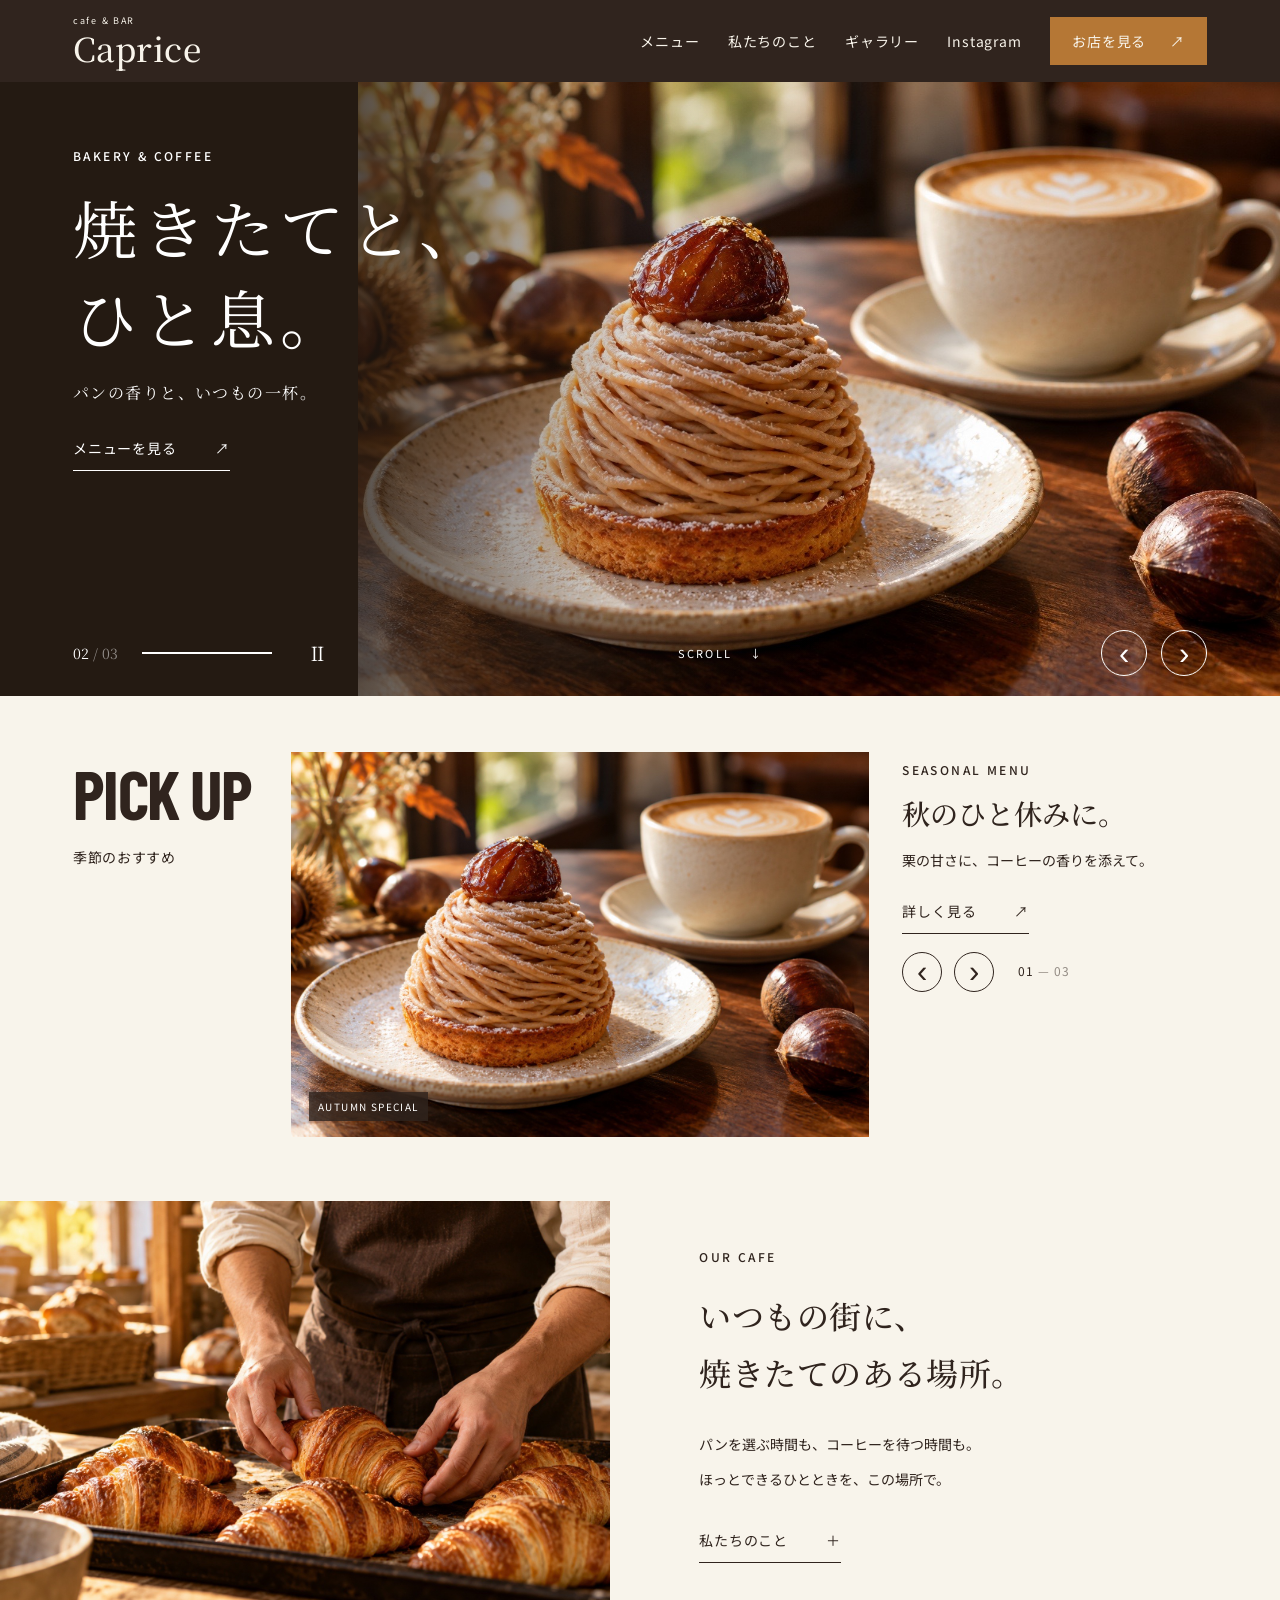
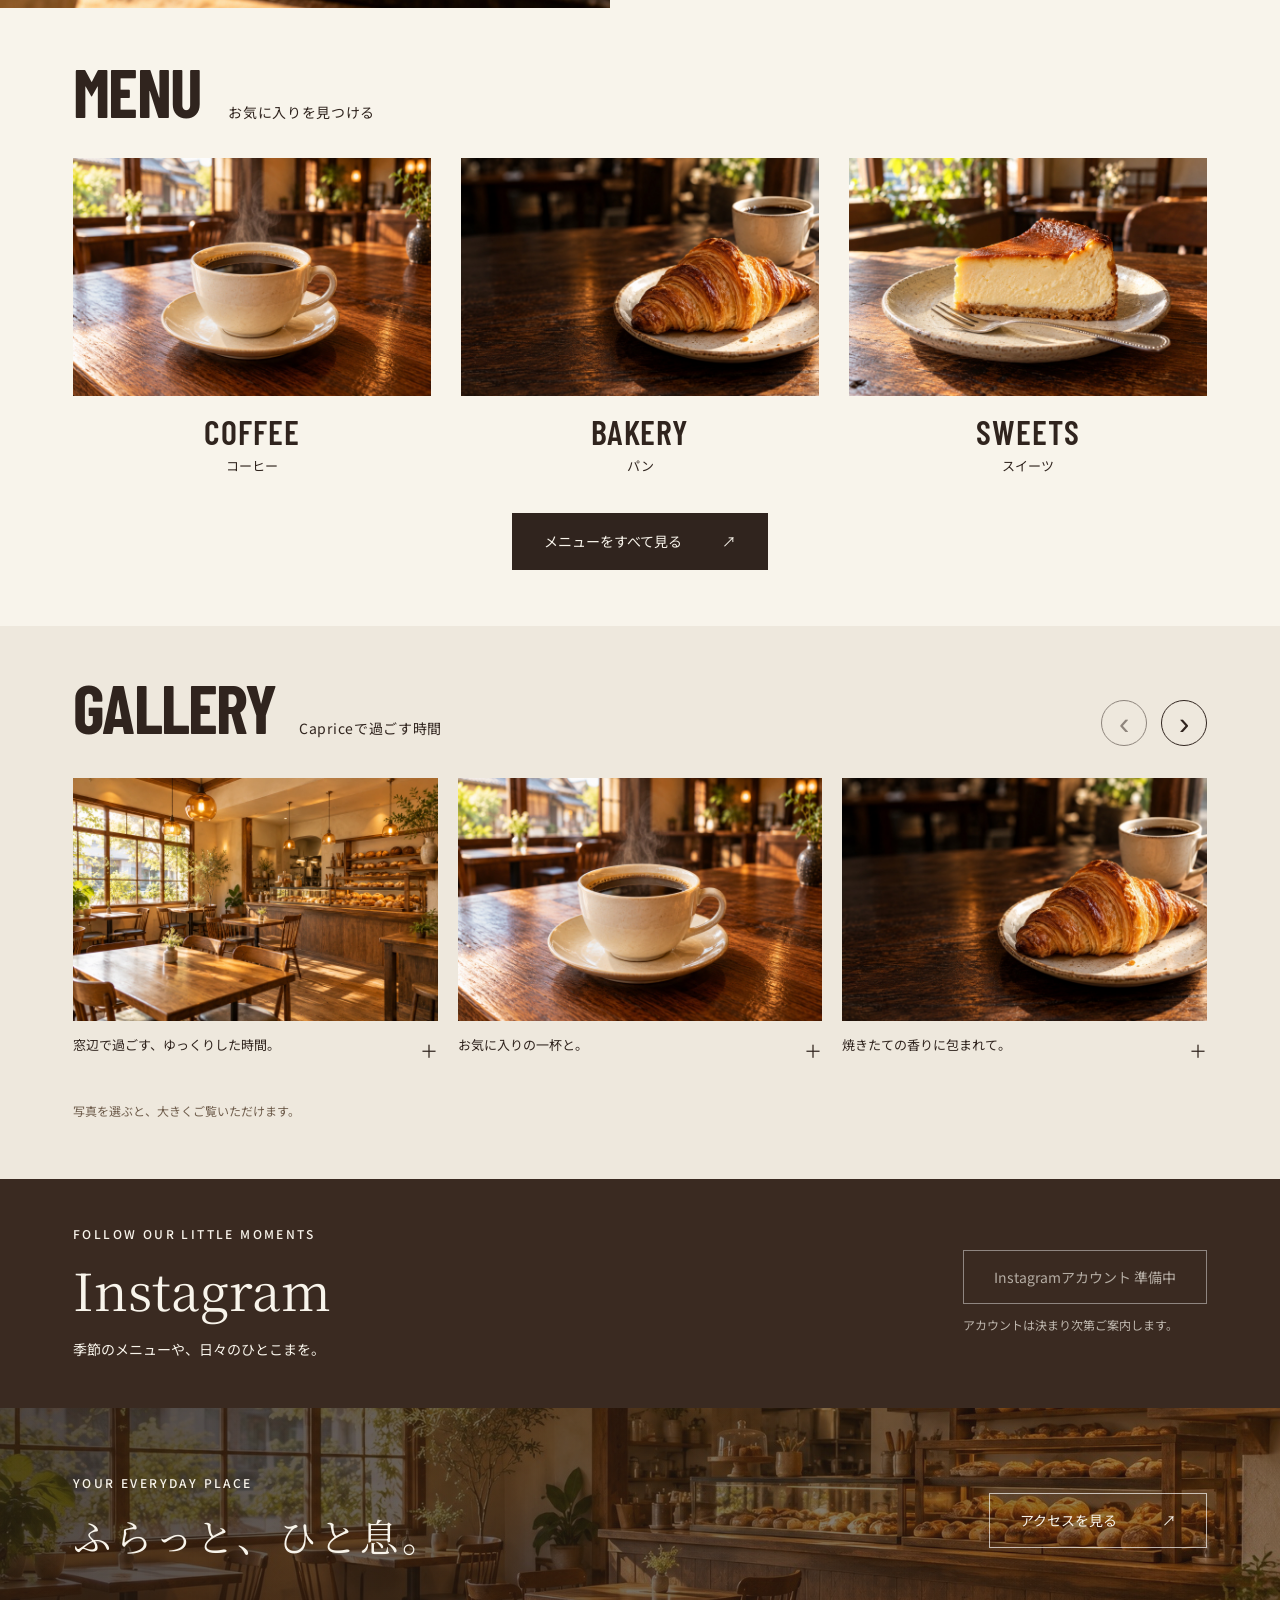
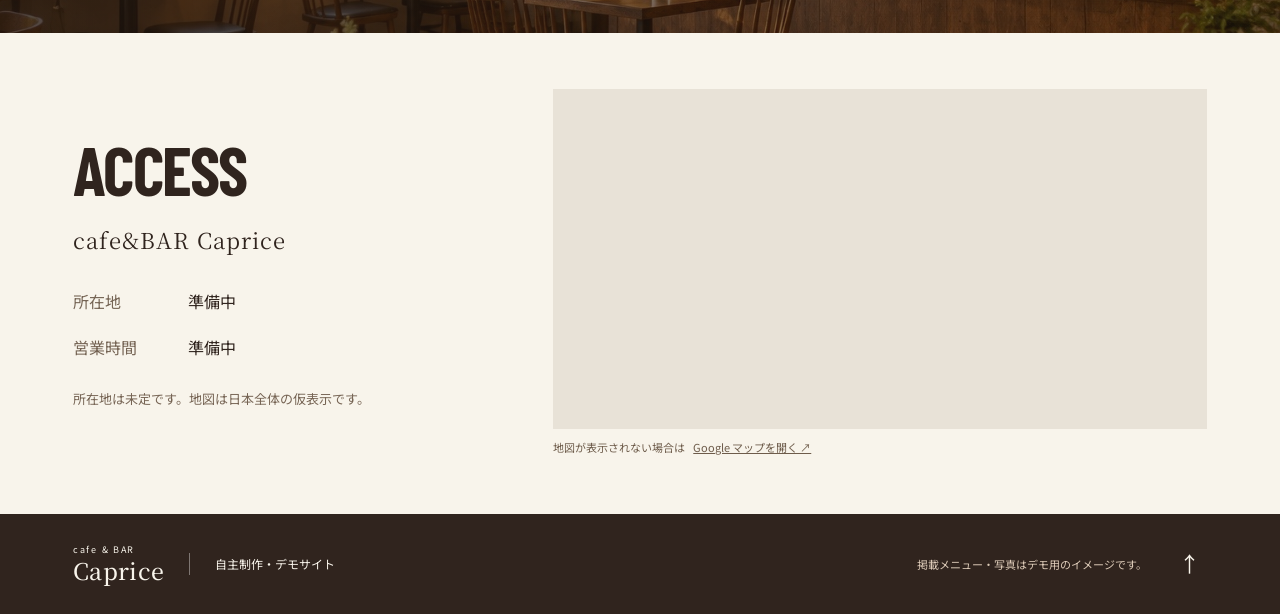
==== index.html @ c8649966 "Publish Caprice cafe demo site" ====
<!doctype html>
<html lang="ja">
<head>
  <meta charset="utf-8">
  <meta name="viewport" content="width=device-width, initial-scale=1">
  <meta name="theme-color" content="#30241e">
  <title>cafe&BAR Caprice — 焼きたてと、ひと息。</title>
  <meta name="description" content="パンの香りと、いつもの一杯。焼きたてのパンとコーヒーを楽しむ、cafe&BAR Capriceのデモサイトです。">
  <link rel="icon" type="image/svg+xml" href="data:image/svg+xml,%3Csvg xmlns='http://www.w3.org/2000/svg' viewBox='0 0 40 40'%3E%3Crect width='40' height='40' rx='8' fill='%2330241e'/%3E%3Cpath d='M9 13h19v12a7 7 0 0 1-7 7h-5a7 7 0 0 1-7-7zm19 2h3a5 5 0 0 1 0 10h-3' fill='none' stroke='%23f8f4eb' stroke-width='3'/%3E%3C/svg%3E">
  <link rel="stylesheet" href="styles.css">
  <link rel="preload" as="image" href="assets/hero.jpg" fetchpriority="high">
  <script src="site-settings.js" defer></script>
  <script src="app.js" defer></script>
</head>
<body>
  <a class="skip-link" href="#main">本文へスキップ</a>
  <header class="header">
    <a class="wordmark" href="#" aria-label="cafe&BAR Caprice トップ"><span>cafe &amp; BAR</span>Caprice</a>
    <button class="nav-toggle" aria-expanded="false" aria-controls="navigation" aria-label="メニューを開く"><span></span><span></span></button>
    <nav id="navigation" aria-label="メインナビゲーション">
      <a href="menu.html">メニュー</a><a href="#story">私たちのこと</a><a href="#gallery">ギャラリー</a><a href="#instagram">Instagram</a><a class="visit-link" href="#visit">お店を見る <span aria-hidden="true">↗</span></a>
    </nav>
  </header>
  <main id="main">
    <section class="hero" aria-label="カフェのおすすめ" aria-roledescription="カルーセル">
      <div class="hero-images" aria-hidden="true">
        <img class="hero-image active" src="assets/hero.jpg" alt="" width="1536" height="1024" fetchpriority="high">
        <img class="hero-image" src="assets/seasonal.jpg" alt="" width="1536" height="1024">
        <img class="hero-image" src="assets/story.jpg" alt="" width="1536" height="1024">
      </div>
      <div class="hero-shade"></div>
      <div class="hero-copy">
        <p class="eyebrow">BAKERY &amp; COFFEE</p>
        <h1>焼きたてと、<br>ひと息。</h1>
        <p class="hero-description">パンの香りと、いつもの一杯。</p>
        <a class="text-link light" href="menu.html">メニューを見る <span aria-hidden="true">↗</span></a>
      </div>
      <div class="hero-controls">
        <div class="hero-state"><span id="hero-count">01 <span class="muted">/ 03</span></span><span class="progress-track"><span id="hero-progress"></span></span><button id="hero-pause" class="icon-button" aria-label="スライドの自動再生を停止"><span aria-hidden="true">Ⅱ</span></button></div>
        <span class="scroll-hint">SCROLL <span aria-hidden="true">↓</span></span>
        <div class="arrows"><button class="circle light" id="hero-prev" aria-label="前の写真">‹</button><button class="circle light" id="hero-next" aria-label="次の写真">›</button></div>
      </div>
      <span class="sr-only" id="hero-status" aria-live="polite"></span>
    </section>

    <section class="pickup section-pad" id="pickup" aria-labelledby="pickup-heading">
      <div class="section-heading reveal"><h2 id="pickup-heading">PICK UP</h2><p>季節のおすすめ</p></div>
      <div class="pickup-visual reveal"><img id="pickup-image" src="assets/seasonal.jpg" alt="栗のモンブランとカフェラテ" width="1536" height="1024" loading="lazy"><span class="image-tag" id="pickup-tag">AUTUMN SPECIAL</span></div>
      <div class="pickup-copy reveal">
        <div id="pickup-text" aria-live="polite" aria-atomic="true"><p class="eyebrow" id="pickup-label">SEASONAL MENU</p><h3 id="pickup-title">秋のひと休みに。</h3><p id="pickup-description">栗の甘さに、<wbr>コーヒーの香りを添えて。</p></div>
        <button class="text-link" id="pickup-detail" data-detail="seasonal">詳しく見る <span aria-hidden="true">↗</span></button>
        <div class="pickup-controls"><button class="circle" id="pickup-prev" aria-label="前のおすすめ">‹</button><button class="circle" id="pickup-next" aria-label="次のおすすめ">›</button><span id="pickup-count" aria-label="3件中1件目">01 <span class="muted">— 03</span></span></div>
      </div>
    </section>

    <section class="story" id="story" aria-labelledby="story-heading">
      <div class="story-images reveal"><img class="baker-photo" src="assets/story.jpg" alt="焼き上がったクロワッサンをトレーに並べる手元" width="1536" height="1024" loading="lazy"><div class="story-inset"><img src="assets/coffee.jpg" alt="陶器のカップに注がれたコーヒー" width="1536" height="1024" loading="lazy"><span>A LITTLE MOMENT, EVERY DAY.</span></div></div>
      <div class="story-copy reveal"><p class="eyebrow">OUR CAFE</p><h2 id="story-heading"><span>いつもの街に、</span><span>焼きたてのある場所。</span></h2><p>パンを選ぶ時間も、<wbr>コーヒーを待つ時間も。<br>ほっとできるひとときを、この場所で。</p><details class="story-more"><summary class="text-link">私たちのこと <span aria-hidden="true">＋</span></summary><p>さくっとしたひと口と、ふわりと広がるバターの香り。お気に入りのパンに、淹れたてのコーヒーを合わせて。ひとりで過ごす朝も、誰かと話したい午後も、気軽に立ち寄れるカフェをイメージしました。</p></details></div>
    </section>

    <section class="menu section-pad" id="menu" aria-labelledby="menu-heading">
      <div class="section-heading inline reveal"><h2 id="menu-heading">MENU</h2><p>お気に入りを見つける</p></div>
      <div class="menu-grid">
        <button class="menu-item reveal" data-detail="coffee"><div class="menu-photo"><img src="assets/coffee.jpg" alt="陶器のカップに注がれたコーヒー" width="1536" height="1024" loading="lazy"><span aria-hidden="true">↗</span></div><h3>COFFEE</h3><p>コーヒー</p></button>
        <button class="menu-item reveal" data-detail="bakery"><div class="menu-photo bakery-photo"><img src="assets/hero.jpg" alt="香ばしく焼き上げたクロワッサン" width="1536" height="1024" loading="lazy"><span aria-hidden="true">↗</span></div><h3>BAKERY</h3><p>パン</p></button>
        <button class="menu-item reveal" data-detail="cheesecake"><div class="menu-photo"><img src="assets/cheesecake.jpg" alt="焼き色のついたチーズケーキ" width="1536" height="1024" loading="lazy"><span aria-hidden="true">↗</span></div><h3>SWEETS</h3><p>スイーツ</p></button>
      </div>
      <div class="menu-all"><a class="solid-button" href="menu.html">メニューをすべて見る <span aria-hidden="true">↗</span></a></div>
    </section>

<section class="gallery section-pad" id="gallery" aria-labelledby="gallery-heading">
      <div class="gallery-heading"><div class="section-heading inline"><h2 id="gallery-heading">GALLERY</h2><p>Capriceで過ごす時間</p></div><div class="arrows"><button class="circle" id="gallery-scroll-prev" aria-label="ギャラリーを左へ">‹</button><button class="circle" id="gallery-scroll-next" aria-label="ギャラリーを右へ">›</button></div></div>
      <div class="gallery-track" id="gallery-track" aria-label="カフェの写真一覧" tabindex="0">
        <button class="gallery-item" data-gallery="0" aria-label="窓辺で過ごす、ゆっくりした時間。 写真を拡大"><img src="assets/interior.jpg" alt="窓辺で過ごす、ゆっくりした時間。" width="1536" height="1024" loading="lazy"><span class="gallery-caption"><span>窓辺で過ごす、ゆっくりした時間。</span><span aria-hidden="true">＋</span></span></button><button class="gallery-item" data-gallery="1" aria-label="お気に入りの一杯と。 写真を拡大"><img src="assets/coffee.jpg" alt="お気に入りの一杯と。" width="1536" height="1024" loading="lazy"><span class="gallery-caption"><span>お気に入りの一杯と。</span><span aria-hidden="true">＋</span></span></button><button class="gallery-item" data-gallery="2" aria-label="焼きたての香りに包まれて。 写真を拡大"><img src="assets/hero.jpg" alt="焼きたての香りに包まれて。" width="1536" height="1024" loading="lazy"><span class="gallery-caption"><span>焼きたての香りに包まれて。</span><span aria-hidden="true">＋</span></span></button><button class="gallery-item" data-gallery="3" aria-label="午後に、甘いひと休み。 写真を拡大"><img src="assets/cheesecake.jpg" alt="午後に、甘いひと休み。" width="1536" height="1024" loading="lazy"><span class="gallery-caption"><span>午後に、甘いひと休み。</span><span aria-hidden="true">＋</span></span></button><button class="gallery-item" data-gallery="4" aria-label="ひとつずつ、丁寧に。 写真を拡大"><img src="assets/story.jpg" alt="ひとつずつ、丁寧に。" width="1536" height="1024" loading="lazy"><span class="gallery-caption"><span>ひとつずつ、丁寧に。</span><span aria-hidden="true">＋</span></span></button><button class="gallery-item" data-gallery="5" aria-label="季節のおいしさを楽しむ。 写真を拡大"><img src="assets/seasonal.jpg" alt="季節のおいしさを楽しむ。" width="1536" height="1024" loading="lazy"><span class="gallery-caption"><span>季節のおいしさを楽しむ。</span><span aria-hidden="true">＋</span></span></button>
      </div><p class="gallery-note">写真を選ぶと、大きくご覧いただけます。</p>
    </section>
    <section class="instagram section-pad" id="instagram" aria-labelledby="instagram-heading"><div><p class="eyebrow">FOLLOW OUR LITTLE MOMENTS</p><h2 id="instagram-heading">Instagram</h2><p>季節のメニューや、日々のひとこまを。</p></div><div class="instagram-action"><a class="outline-button instagram-link" aria-disabled="true">Instagramアカウント 準備中</a><p>アカウントは決まり次第ご案内します。</p></div></section>
    <section class="visit" aria-labelledby="visit-heading"><div><p class="eyebrow">YOUR EVERYDAY PLACE</p><h2 id="visit-heading">ふらっと、ひと息。</h2></div><a class="outline-button" href="#visit">アクセスを見る <span aria-hidden="true">↗</span></a></section>
    <section class="access section-pad" id="visit" aria-labelledby="access-heading"><div class="access-copy"><div class="section-heading"><h2 id="access-heading">ACCESS</h2><p>cafe&amp;BAR Caprice</p></div><dl class="visit-facts"><dt>所在地</dt><dd data-address>準備中</dd><dt>営業時間</dt><dd data-hours>準備中</dd></dl><p class="map-note">所在地は未定です。地図は日本全体の仮表示です。</p></div><div class="map-wrap"><iframe id="access-map" src="https://maps.google.com/maps?ll=36.2,138.25&amp;z=4&amp;output=embed" title="アクセスマップ（所在地未定のため日本全体を仮表示）" loading="lazy" referrerpolicy="no-referrer-when-downgrade" allowfullscreen></iframe><p class="map-fallback">地図が表示されない場合は<a href="https://www.google.com/maps/@36.2,138.25,4z" target="_blank" rel="noopener noreferrer">Google マップを開く ↗</a></p></div></section>
  </main>
  <footer><a class="wordmark" href="#"><span>cafe &amp; BAR</span>Caprice</a><p>自主制作・デモサイト</p><span>掲載メニュー・写真はデモ用のイメージです。</span><a class="back-top" href="#" aria-label="ページの先頭へ">↑</a></footer>
  <dialog id="gallery-dialog" aria-labelledby="gallery-dialog-title"><div class="lightbox-toolbar"><h2 id="gallery-dialog-title">GALLERY</h2><span id="gallery-counter" aria-live="polite"></span><button id="gallery-close" class="circle" aria-label="ギャラリーを閉じる" autofocus>×</button></div><div class="lightbox-stage"><button id="gallery-prev" class="circle" aria-label="前のギャラリー写真">‹</button><img id="gallery-full-image" alt="" width="1536" height="1024"><button id="gallery-next" class="circle" aria-label="次のギャラリー写真">›</button></div><p id="gallery-full-caption" aria-live="polite"></p><p id="gallery-error" hidden>写真を読み込めませんでした。前後の写真をお試しください。</p></dialog>
  <dialog id="detail-dialog" aria-labelledby="dialog-title"><button class="dialog-close circle" aria-label="閉じる" autofocus>×</button><div id="dialog-content"></div></dialog>
</body>
</html>
---- styles.css ----
@import url('https://fonts.googleapis.com/css2?family=Barlow+Condensed:wght@600;700&family=Noto+Sans+JP:wght@400;500&family=Noto+Serif+JP:wght@400;500&display=swap');
:root{--ink:#30241e;--paper:#f8f4eb;--gold:#b57735;--serif:'Noto Serif JP','Yu Mincho',serif;--sans:'Noto Sans JP',sans-serif;--display:'Barlow Condensed','Arial Narrow',sans-serif;--gutter:clamp(24px,5.7vw,100px)}
*{box-sizing:border-box}html{scroll-behavior:smooth;scroll-padding-top:96px}body{margin:0;background:var(--paper);color:var(--ink);font-family:var(--sans);font-size:16px;line-height:1.9;-webkit-font-smoothing:antialiased}body.modal-open{overflow:hidden}button,a{-webkit-tap-highlight-color:transparent}button{color:inherit;font:inherit;cursor:pointer}a{color:inherit;text-decoration:none}button{background:none;border:0}button:disabled{cursor:default;opacity:.5}img{display:block;max-width:100%;object-fit:cover}h1,h2,h3,p{margin:0}button:focus-visible,a:focus-visible,summary:focus-visible{outline:3px solid var(--gold);outline-offset:6px}.sr-only{position:absolute;width:1px;height:1px;padding:0;overflow:hidden;clip:rect(0,0,0,0);white-space:nowrap}.skip-link{position:fixed;top:-100px;left:20px;background:white;color:var(--ink);padding:10px;z-index:100}.skip-link:focus{top:12px}.header{height:82px;padding:0 var(--gutter);display:flex;align-items:center;justify-content:space-between;background:var(--ink);color:var(--paper);position:sticky;top:0;z-index:30}.wordmark{font-family:var(--display);font-size:35px;font-weight:600;letter-spacing:.15em;white-space:nowrap;line-height:1}nav{display:flex;gap:38px;align-items:center;font-size:14px;letter-spacing:.06em}nav a{transition:opacity .2s}nav a:hover{opacity:.7}nav .visit-link{background:var(--gold);padding:11px 22px;display:flex;gap:24px}.nav-toggle{display:none}.eyebrow{font-size:12px;font-weight:500;letter-spacing:.2em;line-height:1.7}.hero{height:min(740px,calc(100svh - 82px));min-height:570px;position:relative;isolation:isolate;overflow:hidden;color:white;background:#38271c}.hero-images,.hero-image,.hero-shade{position:absolute;inset:0;width:100%;height:100%}.hero-image{opacity:0;transition:opacity 1.5s ease,transform 8s linear;transform:scale(1.045);object-position:center 56%}.hero-image.active{opacity:1;transform:scale(1)}.hero-shade{background:linear-gradient(90deg,rgba(19,12,7,.65),rgba(19,12,7,.1) 66%);z-index:1}.hero-copy{position:relative;z-index:2;padding:clamp(62px,7.5vw,120px) var(--gutter) 100px}.hero h1{font:400 clamp(54px,5.9vw,94px)/1.43 var(--serif);letter-spacing:.08em;margin:24px 0 22px}.hero-description{font-family:var(--serif);font-size:clamp(16px,1.35vw,21px);letter-spacing:.09em}.text-link{display:inline-flex;align-items:center;gap:38px;padding:8px 0;border-bottom:1px solid currentColor;font-size:14px;letter-spacing:.06em;text-align:left;transition:gap .25s}.text-link:hover{gap:49px}.hero-copy .text-link{margin-top:26px}.hero-controls{position:absolute;bottom:33px;left:var(--gutter);right:var(--gutter);z-index:3;display:flex;justify-content:space-between;align-items:center}.hero-state{display:flex;gap:24px;align-items:center;font-family:var(--serif);font-size:14px}.muted{opacity:.5}.progress-track{height:2px;width:130px;background:#ffffff4d;display:block;overflow:hidden}#hero-progress{display:block;width:0;height:100%;background:white}#hero-progress.playing{animation:progress 6500ms linear forwards}@keyframes progress{to{width:100%}}.icon-button{min-width:44px;min-height:44px;font-size:19px;color:white}.arrows{display:flex;gap:14px}.circle{border:1px solid currentColor;border-radius:50%;width:46px;height:46px;display:inline-grid;place-items:center;font:300 31px/1 Arial,sans-serif;transition:background .2s,color .2s}.circle:hover{background:var(--ink);color:var(--paper)}.circle.light:hover{background:white;color:var(--ink)}.scroll-hint{font-size:11px;letter-spacing:.2em;display:flex;gap:18px;align-items:center}.section-pad{padding:80px var(--gutter)}.section-heading h2{font:700 clamp(52px,5.3vw,80px)/1 var(--display);letter-spacing:-.025em}.section-heading p{font-size:14px;letter-spacing:.05em;margin-top:16px}.pickup{display:grid;grid-template-columns:.85fr 2.5fr 1.25fr;gap:30px;align-items:center}.pickup .section-heading{align-self:start;padding-top:8px}.pickup-visual{position:relative;overflow:hidden}.pickup-visual img{width:100%;aspect-ratio:1.55;transition:opacity .22s,transform .8s}.pickup-visual:hover img{transform:scale(1.025)}.image-tag{position:absolute;left:18px;bottom:16px;font-size:10px;letter-spacing:.14em;color:white;background:#30241ec9;padding:5px 9px}.pickup-copy{padding-left:8px}.pickup-copy h3{font:500 clamp(23px,2.2vw,33px)/1.65 var(--serif);margin:12px 0 15px;white-space:nowrap}.pickup-copy>div>p:not(.eyebrow){font-size:14px;line-height:2}.pickup-copy .text-link{margin-top:16px}.pickup-controls{display:flex;gap:12px;align-items:center;margin-top:32px}.pickup-controls>span{font-size:12px;margin-left:12px;white-space:nowrap;letter-spacing:.08em}.pickup-controls .circle{width:40px;height:40px}.story{display:grid;grid-template-columns:1.2fr 1fr;gap:7vw;align-items:center;padding:16px var(--gutter) 60px 0}.story-images{position:relative;padding-bottom:54px}.baker-photo{width:100%;aspect-ratio:1.45}.story-inset{position:absolute;width:32%;height:61%;right:-3%;bottom:0;background:var(--ink);border:3px solid var(--paper);box-shadow:0 10px 30px #30241e15;overflow:hidden}.story-inset img{height:100%;width:100%;object-position:88% center}.story-inset span{position:absolute;bottom:16px;left:12px;right:8px;color:white;font-size:8px;letter-spacing:.13em}.story-copy{padding-bottom:40px}.story-copy h2{font:500 clamp(25px,2.6vw,40px)/1.8 var(--serif);margin:20px 0 25px;letter-spacing:.015em}.story-copy h2 span{display:block}.story-copy>p:not(.eyebrow){font-size:14px;line-height:2.5}.story-more{margin-top:22px}.story-more summary{list-style:none;cursor:pointer}.story-more summary::-webkit-details-marker{display:none}.story-more p{margin-top:20px;font-size:14px;line-height:2.3;max-width:440px}.story-more[open] summary span{transform:rotate(45deg)}.inline{display:flex;gap:28px;align-items:baseline;margin-bottom:32px}.menu{padding-top:20px;padding-bottom:70px}.menu-grid{display:grid;grid-template-columns:repeat(3,1fr);gap:30px}.menu-item{padding:0;text-align:center;width:100%}.menu-photo{height:auto;aspect-ratio:1.55;overflow:hidden;position:relative}.menu-photo img{width:100%;height:100%;transition:transform .7s}.menu-photo span{position:absolute;bottom:12px;right:12px;background:var(--paper);width:35px;height:35px;border-radius:50%;display:grid;place-items:center;opacity:0;transform:translateY(8px);transition:.3s}.menu-item:hover .menu-photo span,.menu-item:focus-visible .menu-photo span{opacity:1;transform:none}.menu-item:hover img{transform:scale(1.05)}.coffee-photo img{width:180%;max-width:none;height:180%;transform:translate(-40%,-7%);object-position:right top}.menu-item:hover .coffee-photo img{transform:translate(-40%,-7%) scale(1.04)}.bakery-photo img{width:125%;max-width:none;height:125%;transform:translate(-16%,-18%)}.menu-item:hover .bakery-photo img{transform:translate(-16%,-18%) scale(1.04)}.menu-item h3{font:600 34px/1.1 var(--display);letter-spacing:.025em;margin-top:17px}.menu-item p{font-size:13px;margin-top:3px}.menu-all{text-align:center;margin-top:35px}.solid-button{background:var(--ink);color:var(--paper);padding:15px 32px;font-size:14px;display:inline-flex;gap:40px;align-items:center;transition:background .25s}.solid-button:hover{background:#654b37}.visit{display:flex;justify-content:space-between;align-items:center;gap:24px;padding:65px var(--gutter);background:linear-gradient(90deg,#211710bd,#21171070),url('assets/hero.jpg') center 20%/cover;color:var(--paper)}.visit h2{font:400 clamp(30px,3vw,46px)/1.7 var(--serif);letter-spacing:.08em;margin-top:10px}.outline-button{border:1px solid #ffffffaa;padding:13px 30px;display:flex;gap:45px;align-items:center;font-size:14px;transition:background .25s}.outline-button:hover{background:#ffffff20}footer{display:flex;gap:25px;align-items:center;padding:30px var(--gutter);background:var(--ink);color:var(--paper)}footer .wordmark{font-size:23px}footer p{font-size:12px;border-left:1px solid #ffffff60;padding-left:25px}footer>span{font-size:11px;color:#ddcbb8;margin-left:auto}.back-top{font-size:21px;min-width:35px;text-align:center}.reveal{opacity:1}.js-motion .reveal{opacity:0;transform:translateY(24px);transition:opacity .85s ease,transform .85s ease}.js-motion .reveal.visible{opacity:1;transform:none}dialog{background:var(--paper);color:var(--ink);border:0;padding:0;width:min(850px,calc(100% - 36px));max-height:88svh;overscroll-behavior:contain}dialog::backdrop{background:#1b120cbd;backdrop-filter:blur(5px)}.dialog-close{position:sticky;top:16px;float:right;margin:16px 16px -62px 0;z-index:2;background:var(--paper)}.detail-photo{width:100%;height:300px}.detail-body{padding:35px 42px 42px}.detail-body h2{font:500 30px/1.7 var(--serif);margin:10px 0 18px}.detail-body p{font-size:15px;line-height:2.2}.detail-note{border-top:1px solid #30241e25;margin-top:25px;padding-top:18px;color:#756454;font-size:12px!important}.dialog-menu{display:grid;gap:0;margin-top:15px}.dialog-menu button{display:flex;align-items:center;gap:22px;padding:18px 0;border-bottom:1px solid #30241e25;text-align:left}.dialog-menu img{width:105px;height:75px}.dialog-menu strong{display:block;font-weight:500}.dialog-menu small{display:block;color:#756454}.dialog-menu button:hover{background:#e9e0d255}.visit-facts{display:grid;grid-template-columns:100px 1fr;gap:15px;margin:25px 0}.visit-facts dt{color:#756454}.visit-facts dd{margin:0}
@media(min-width:1700px){main{max-width:1920px;margin:auto}.header,footer{padding-left:max(var(--gutter),calc((100vw - 1720px)/2));padding-right:max(var(--gutter),calc((100vw - 1720px)/2))}}
@media(max-width:1100px){nav{gap:22px}.pickup{grid-template-columns:.7fr 1.8fr 1.3fr;gap:20px}.pickup-copy h3{font-size:25px}.pickup-controls{gap:8px}.pickup-controls>span{margin-left:5px}.story{gap:6vw}.story-copy h2{font-size:28px}.story-copy>p:not(.eyebrow){font-size:13px}footer{flex-wrap:wrap}footer>span{margin-left:0}}
@media(max-width:760px){html{scroll-padding-top:80px}.header{height:70px}.wordmark{font-size:28px}.nav-toggle{display:flex;flex-direction:column;justify-content:center;gap:7px;width:44px;height:44px;padding:8px;position:relative;z-index:2}.nav-toggle span{height:1px;background:var(--paper);width:100%;transition:.3s}.nav-toggle[aria-expanded=true] span:first-child{transform:translateY(4px) rotate(45deg)}.nav-toggle[aria-expanded=true] span:last-child{transform:translateY(-4px) rotate(-45deg)}nav{display:none;position:absolute;top:70px;left:0;right:0;background:var(--ink);padding:20px var(--gutter) 35px;flex-direction:column;align-items:stretch;gap:0}nav.open{display:flex}nav a{padding:15px 0}nav .visit-link{margin-top:12px;justify-content:space-between}.hero{height:calc(88svh - 70px);min-height:570px;max-height:800px}.hero-image{object-position:65% center}.hero-shade{background:linear-gradient(90deg,#160f0990,#160f0915),linear-gradient(0deg,#160f0970,transparent 45%)}.hero-copy{padding-top:60px}.hero h1{font-size:clamp(47px,11vw,68px);margin:24px 0 18px}.hero-description{font-size:15px}.hero-copy .text-link{margin-top:23px}.hero-controls{bottom:25px}.hero-state{gap:12px;font-size:12px}.progress-track{width:65px}.arrows{gap:9px}.circle{width:40px;height:40px}.scroll-hint{display:none}.icon-button{min-width:35px}.section-pad{padding:52px var(--gutter)}.section-heading h2{font-size:57px}.section-heading p{margin-top:8px}.pickup{grid-template-columns:1fr;gap:24px}.pickup .section-heading{display:flex;align-items:baseline;gap:20px;padding:0}.pickup-visual img{aspect-ratio:1.35}.pickup-copy{display:grid;grid-template-columns:1fr auto;align-items:center;padding:0;gap:4px 12px}.pickup-copy #pickup-text{grid-column:1 / -1}.pickup-copy h3{font-size:28px;margin:8px 0}.pickup-copy .text-link{justify-self:start}.pickup-controls{margin-top:16px;gap:8px}.pickup-controls>span{display:none}.story{grid-template-columns:1fr;gap:34px;padding:10px 0 0}.story-images{margin-right:38px;padding-bottom:40px}.baker-photo{aspect-ratio:1.25}.story-inset{width:34%;height:59%;right:-18px}.story-copy{padding:0 var(--gutter) 25px}.story-copy h2{font-size:29px;margin:14px 0 18px}.story-copy>p:not(.eyebrow){font-size:14px}.story-more{margin-top:16px}.inline{gap:20px;margin-bottom:25px}.inline p{font-size:13px}.menu-grid{gap:23px;grid-template-columns:1fr}.menu-item{text-align:left;display:grid;grid-template-columns:1fr 1fr;column-gap:25px;align-items:end}.menu-photo{grid-row:1/3;aspect-ratio:1.15}.menu-item h3{font-size:35px;margin:0}.menu-item p{align-self:start;margin-top:3px}.menu-photo span{opacity:1;transform:none;width:27px;height:27px;right:8px;bottom:8px}.menu-all{margin-top:28px}.solid-button{justify-content:center;width:100%;gap:30px}.visit{padding:45px var(--gutter);align-items:flex-start;flex-direction:column;gap:26px}.visit h2{font-size:30px}.outline-button{min-width:190px;justify-content:space-between}footer{gap:18px 20px;padding-top:28px;padding-bottom:28px}footer p{padding-left:20px;font-size:10px}footer .wordmark{font-size:22px}footer>span{font-size:10px;flex:1;line-height:1.8}.back-top{font-size:20px}.detail-photo{height:220px}.detail-body{padding:26px}.detail-body h2{font-size:26px}.detail-body p{font-size:14px}.dialog-menu{gap:0}.dialog-menu img{width:75px;height:68px}.dialog-menu button{gap:15px}.visit-facts{grid-template-columns:75px 1fr;font-size:14px}}
@media(prefers-reduced-motion:reduce){html{scroll-behavior:auto}*,*::before,*::after{animation:none!important;transition:none!important}.js-motion .reveal{opacity:1;transform:none}.hero-image{transform:none}}

/* Width/height HTML attributes reserve space; fluid content images must override height. */
.pickup-visual img,.baker-photo{height:auto}
/* Caprice: fluid layouts and uncropped photographic assets. */
[hidden]{display:none!important}main,section,header,footer{min-width:0}.header{gap:24px}.wordmark{font-family:var(--serif);font-size:33px;font-weight:500;letter-spacing:.015em;display:inline-flex;flex-direction:column;gap:5px;line-height:1.05}.wordmark>span{font-family:var(--sans);font-size:9px;font-weight:400;letter-spacing:.19em}.header nav{gap:clamp(14px,2.2vw,34px)}nav a[aria-current=page]{border-bottom:1px solid var(--gold)}.hero{height:min(680px,calc(100svh - 82px));min-height:460px;background:#241a12}.hero-image{object-fit:contain;object-position:right center;transform:none!important}.hero-copy{padding-top:clamp(42px,6vw,95px);max-width:100%}.hero h1{font-size:clamp(45px,5.2vw,78px);line-height:1.4}.hero-shade{background:linear-gradient(90deg,#241a12ed 0%,#241a1280 30%,transparent 65%)}.pickup{grid-template-columns:minmax(110px,.8fr) minmax(0,2.4fr) minmax(0,1.3fr)}.pickup-copy h3{white-space:normal;overflow-wrap:anywhere}.pickup-visual img{aspect-ratio:3/2;object-fit:contain;transform:none!important}.baker-photo{aspect-ratio:3/2;object-fit:contain}.story-inset{width:40%;height:auto;aspect-ratio:3/2}.story-inset img{object-fit:contain}.story-inset span{display:none}.menu-photo{aspect-ratio:3/2}.menu-photo img,.coffee-photo img,.bakery-photo img,.menu-item:hover img,.menu-item:hover .coffee-photo img,.menu-item:hover .bakery-photo img{width:100%;height:100%;max-width:100%;object-fit:contain;transform:none!important}.story{grid-template-columns:minmax(0,1.2fr) minmax(0,1fr)}.story-copy h2{font-size:clamp(24px,2.5vw,39px)}.story-copy h2 span{overflow-wrap:anywhere}.detail-photo{height:auto;max-height:52svh;object-fit:contain;background:#e9e1d6}.visit{background:linear-gradient(90deg,#211710c9,#21171070),url('assets/interior.jpg') center/cover}.gallery{padding-top:45px;background:#eee8dd}.gallery-heading{display:flex;justify-content:space-between;align-items:baseline;gap:25px}.gallery-heading .inline{flex-wrap:wrap;gap:12px 24px}.gallery-track{display:grid;grid-auto-flow:column;grid-auto-columns:calc((100% - 40px)/3);gap:20px;overflow-x:auto;overscroll-behavior-x:contain;scroll-snap-type:x mandatory;scroll-behavior:smooth;scrollbar-width:thin;scrollbar-color:#b49c80 transparent;padding:4px 0 18px;scroll-padding:0}.gallery-item{display:block;scroll-snap-align:start;min-width:0;padding:0;text-align:left}.gallery-item img{width:100%;height:auto;aspect-ratio:3/2;object-fit:contain;transition:filter .3s}.gallery-item:hover img{filter:brightness(1.08)}.gallery-caption{display:flex;justify-content:space-between;gap:8px;margin-top:12px;font-size:13px}.gallery-caption>span:last-child{font-size:18px}.gallery-note{font-size:12px;color:#6e5c4b;margin-top:15px}.instagram{display:flex;align-items:center;justify-content:space-between;gap:35px;background:#3a2a21;color:var(--paper)}.instagram h2{font:400 clamp(38px,4vw,58px)/1.4 var(--serif);margin:10px 0}.instagram>div>p:last-child{font-size:14px}.instagram-action p{font-size:12px!important;opacity:.7;margin-top:10px}.instagram-link[aria-disabled=true]{opacity:.65;cursor:default;background:transparent}.access{display:grid;grid-template-columns:minmax(0,.9fr) minmax(0,1.4fr);gap:60px;align-items:center}.access-copy .section-heading p{font-family:var(--serif);font-size:22px}.access .map-note{font-size:13px;color:#766454;max-width:320px}.map-wrap{min-width:0}.map-wrap iframe{width:100%;height:340px;border:0;display:block;background:#e8e2d7}.map-fallback{font-size:11px;margin-top:8px;color:#6e5c4b}.map-fallback a{text-decoration:underline;margin-left:8px}#gallery-dialog{width:min(1100px,calc(100vw - 32px));background:#241a12;color:var(--paper);max-height:94svh;padding:18px 24px 24px;overflow:auto}#gallery-dialog::backdrop{background:#0f0908e8}.lightbox-toolbar{display:flex;align-items:center;gap:20px;margin-bottom:15px}.lightbox-toolbar h2{font:500 22px var(--display);letter-spacing:.1em}.lightbox-toolbar>span{font-size:13px;margin-left:auto}.lightbox-stage{display:grid;grid-template-columns:44px minmax(0,1fr) 44px;gap:18px;align-items:center}.lightbox-stage img{width:100%;height:65svh;object-fit:contain;min-width:0}.lightbox-stage .circle,.lightbox-toolbar .circle{width:42px;height:42px}.lightbox-stage .circle:hover,.lightbox-toolbar .circle:hover{background:var(--paper);color:var(--ink)}#gallery-full-caption{font-family:var(--serif);text-align:center;font-size:15px;margin-top:16px}#gallery-error{text-align:center;font-size:14px}.menu-intro{padding-top:42px;padding-bottom:40px}.breadcrumb{font-size:11px;letter-spacing:.1em}.breadcrumb-divider{font-size:11px;margin:0 15px;color:#aa9681}.menu-intro>.eyebrow{margin-top:55px}.menu-intro h1{font:700 clamp(70px,9vw,135px)/1 var(--display);margin:12px 0 20px}.menu-intro h2{font:400 clamp(27px,3vw,40px)/1.8 var(--serif);margin-bottom:12px}.menu-intro>p:last-child{font-size:15px}.menu-catalog{padding-top:12px}.menu-filters{display:flex;flex-wrap:wrap;border-bottom:1px solid #30241e30;gap:12px 30px}.menu-filters button{padding:14px 20px;font-size:14px;border-bottom:2px solid transparent}.menu-filters button[aria-pressed=true]{border-bottom-color:var(--ink);font-weight:500}.menu-filters button:hover{background:#e9e1d6}.catalog-count{font-size:12px;color:#766454;text-align:right;margin:20px 0 22px}.catalog-grid{display:grid;grid-template-columns:repeat(2,minmax(0,1fr));gap:48px 38px}.catalog-item button{text-align:left;padding:0;width:100%}.catalog-item img{width:100%;height:auto;aspect-ratio:3/2;object-fit:contain;margin-bottom:22px}.catalog-item .eyebrow{font-size:11px;color:#97682c}.catalog-item h2{font:500 clamp(21px,2vw,28px)/1.8 var(--serif);margin:8px 0}.catalog-item p{font-size:14px}.catalog-detail{display:flex;justify-content:space-between;align-items:center;border-top:1px solid #30241e25;margin-top:20px;padding-top:12px;font-size:12px}.catalog-detail>span{font-size:22px;transition:transform .25s}.catalog-item button:hover .catalog-detail>span{transform:rotate(90deg)}.catalog-note{font-size:12px;color:#766454;border-top:1px solid #30241e25;padding-top:25px;margin-top:45px}.menu-return{padding:55px var(--gutter);text-align:center;background:#eae1d3}.menu-return>p{font-family:var(--serif);font-size:24px;margin-bottom:16px}
@media(max-width:1000px) and (min-width:761px){.header{padding-left:28px;padding-right:28px}.header nav{gap:16px;font-size:12px}.header nav .visit-link{padding:10px 15px;gap:10px}.pickup{grid-template-columns:minmax(0,1.5fr) minmax(0,1fr);gap:25px}.pickup>.section-heading{grid-column:1/-1;display:flex;align-items:baseline;gap:24px}.pickup-copy h3{font-size:28px}.story{gap:35px}.story-copy h2{font-size:27px}.access{gap:30px}.gallery-track{grid-auto-columns:calc((100% - 20px)/2)}}
@media(max-width:760px){.header{height:70px}.wordmark{font-size:27px;gap:3px}.wordmark>span{font-size:8px}.hero{display:flex;flex-direction:column;height:auto;min-height:0;max-height:none;background:#241a12;overflow:visible}.hero-copy{order:0;position:relative;padding:33px var(--gutter) 25px}.hero h1{font-size:clamp(36px,10vw,56px);letter-spacing:.03em;margin:14px 0;line-height:1.35}.hero-description{font-size:14px}.hero-copy .eyebrow{font-size:10px}.hero-copy .text-link{margin-top:15px}.hero-images{order:1;position:relative;inset:auto;width:100%;height:auto;aspect-ratio:3/2}.hero-image{object-fit:contain;object-position:center;transform:none!important}.hero-shade{display:none}.hero-controls{order:2;position:relative;inset:auto;padding:15px var(--gutter);gap:15px}.hero-state{gap:12px}.hero-controls .arrows{margin-left:auto}.pickup{grid-template-columns:minmax(0,1fr)}.pickup-visual img{aspect-ratio:3/2}.story{grid-template-columns:minmax(0,1fr)}.story-inset{width:42%;height:auto;aspect-ratio:3/2}.story-copy h2{font-size:clamp(23px,6.6vw,30px)}.menu-item{grid-template-columns:minmax(0,1.15fr) minmax(0,1fr);gap:0 20px}.menu-photo{aspect-ratio:3/2}.menu-item h3{font-size:clamp(27px,8vw,35px)}.gallery-heading{align-items:flex-start;gap:12px}.gallery-heading .inline{display:block}.gallery-heading .section-heading h2{font-size:clamp(44px,12vw,57px)}.gallery-heading .arrows{gap:8px;flex-shrink:0;padding-top:4px}.gallery-heading .circle{width:37px;height:37px}.gallery-track{grid-auto-columns:100%;gap:20px}.gallery-caption{font-size:12px}.instagram{flex-direction:column;align-items:flex-start;gap:26px}.instagram-action{width:100%}.instagram-link{justify-content:space-between;min-height:48px;font-size:12px;padding-left:16px;padding-right:16px}.access{grid-template-columns:minmax(0,1fr);gap:30px}.map-wrap iframe{height:290px}.access-copy .section-heading h2{font-size:54px}.map-fallback{font-size:10px}.map-fallback a{display:inline-block;margin-left:0}footer .wordmark{font-size:25px}footer>p{font-size:11px}.lightbox-stage{grid-template-columns:34px minmax(0,1fr) 34px;gap:6px}.lightbox-stage .circle{width:32px;height:32px}.lightbox-stage img{height:auto;aspect-ratio:3/2;max-height:65svh}#gallery-dialog{padding:12px;width:calc(100vw - 16px)}.lightbox-toolbar{gap:12px}.lightbox-toolbar h2{font-size:19px}#gallery-full-caption{font-size:12px}.detail-photo{height:auto;max-height:50svh}.detail-body{padding:25px}.menu-intro{padding-top:25px;padding-bottom:30px}.menu-intro>.eyebrow{font-size:10px;margin-top:35px}.menu-intro h1{font-size:78px}.menu-intro>p:last-child{font-size:14px}.menu-filters{gap:0;justify-content:space-between}.menu-filters button{padding:12px 8px;font-size:12px}.catalog-grid{grid-template-columns:minmax(0,1fr);gap:38px}.catalog-item h2{font-size:24px}.catalog-item img{margin-bottom:18px}.menu-return>p{font-size:23px}.menu-intro .eyebrow{letter-spacing:.12em}}
@media(min-width:761px) and (max-height:650px){.hero{min-height:360px;height:calc(100svh - 82px)}.hero-copy{padding-top:25px}.hero h1{font-size:clamp(38px,4.5vw,59px);margin:12px 0}.hero-description{font-size:14px}.hero-copy .text-link{margin-top:15px}.hero-controls{bottom:15px}}
@media(prefers-reduced-motion:reduce){.gallery-track{scroll-behavior:auto}}

/* Keep each image at its native ratio, without tall letterboxed containers. */
@media(min-width:761px){.hero{height:auto;min-height:0;max-height:none;display:grid;grid-template-columns:1fr}.hero-images{position:relative;inset:auto;width:72%;height:auto;aspect-ratio:3/2;margin-left:auto;grid-area:1/1}.hero-image{width:100%;height:100%;object-position:center}.hero-copy{position:absolute;top:0;left:0;padding-top:clamp(32px,5vw,75px)}.hero h1{font-size:clamp(42px,5vw,72px);margin:16px 0}.hero-description{font-size:16px}.hero-copy .text-link{margin-top:19px}.hero-controls{bottom:20px}.section-pad{padding-top:56px;padding-bottom:56px}.menu{padding-top:30px}.story{padding-top:8px;padding-bottom:20px}.story-images{padding-bottom:0}.story-copy{padding-bottom:0}.story-inset{display:none}.gallery{padding-top:48px}.instagram{padding-top:45px;padding-bottom:45px}.menu-intro{padding-top:30px;padding-bottom:32px}.menu-catalog{padding-top:10px}.hero-shade{background:linear-gradient(90deg,#241a12 0%,#241a12ee 22%,#241a1220 50%,transparent 65%)}}
@media(max-width:760px){.section-pad{padding-top:38px;padding-bottom:38px}.hero-copy{padding:24px var(--gutter) 20px}.hero-copy .eyebrow{font-size:9px;letter-spacing:.16em}.hero h1{font-size:clamp(32px,8.5vw,43px);line-height:1.35;margin:12px 0 10px}.hero-description{font-size:13px}.hero-copy .text-link{margin-top:10px;padding-top:6px;padding-bottom:6px;font-size:12px}.hero-controls{padding-top:8px;padding-bottom:8px}.hero-controls .circle{width:35px;height:35px}.hero-controls .icon-button{min-height:35px}.pickup{gap:18px}.pickup .section-heading h2{font-size:49px}.pickup-copy h3{font-size:25px}.pickup-controls{margin-top:12px}.story{padding:0;gap:24px}.story-images{margin:0;padding:0}.story-inset{display:none}.story-copy{padding-bottom:10px}.story-copy h2{margin-top:10px;margin-bottom:12px}.menu .inline{margin-bottom:22px}.menu-grid{gap:18px}.menu-all{margin-top:23px}.gallery-heading .inline{margin-bottom:22px}.gallery-track{padding-bottom:10px}.gallery-note{margin-top:10px}.instagram{gap:22px}.visit{padding-top:30px;padding-bottom:30px;gap:18px}.access{gap:24px}.menu-intro{padding-top:25px;padding-bottom:24px}.menu-intro>.eyebrow{margin-top:25px}.menu-catalog{padding-top:0}.menu-return{padding-top:35px;padding-bottom:35px}}

/* Align the desktop pickup label, photo and copy at the top of the same row. */
@media(min-width:761px){.pickup{align-items:start;gap:clamp(20px,2vw,30px)}.pickup-copy{align-self:start;padding-top:8px}.pickup-controls{margin-top:18px}.pickup-copy h3{margin:9px 0 10px}}
@media(min-width:761px) and (max-width:1000px){.pickup{row-gap:22px}.pickup>.section-heading{padding-top:0}.pickup-copy{padding-top:6px}}
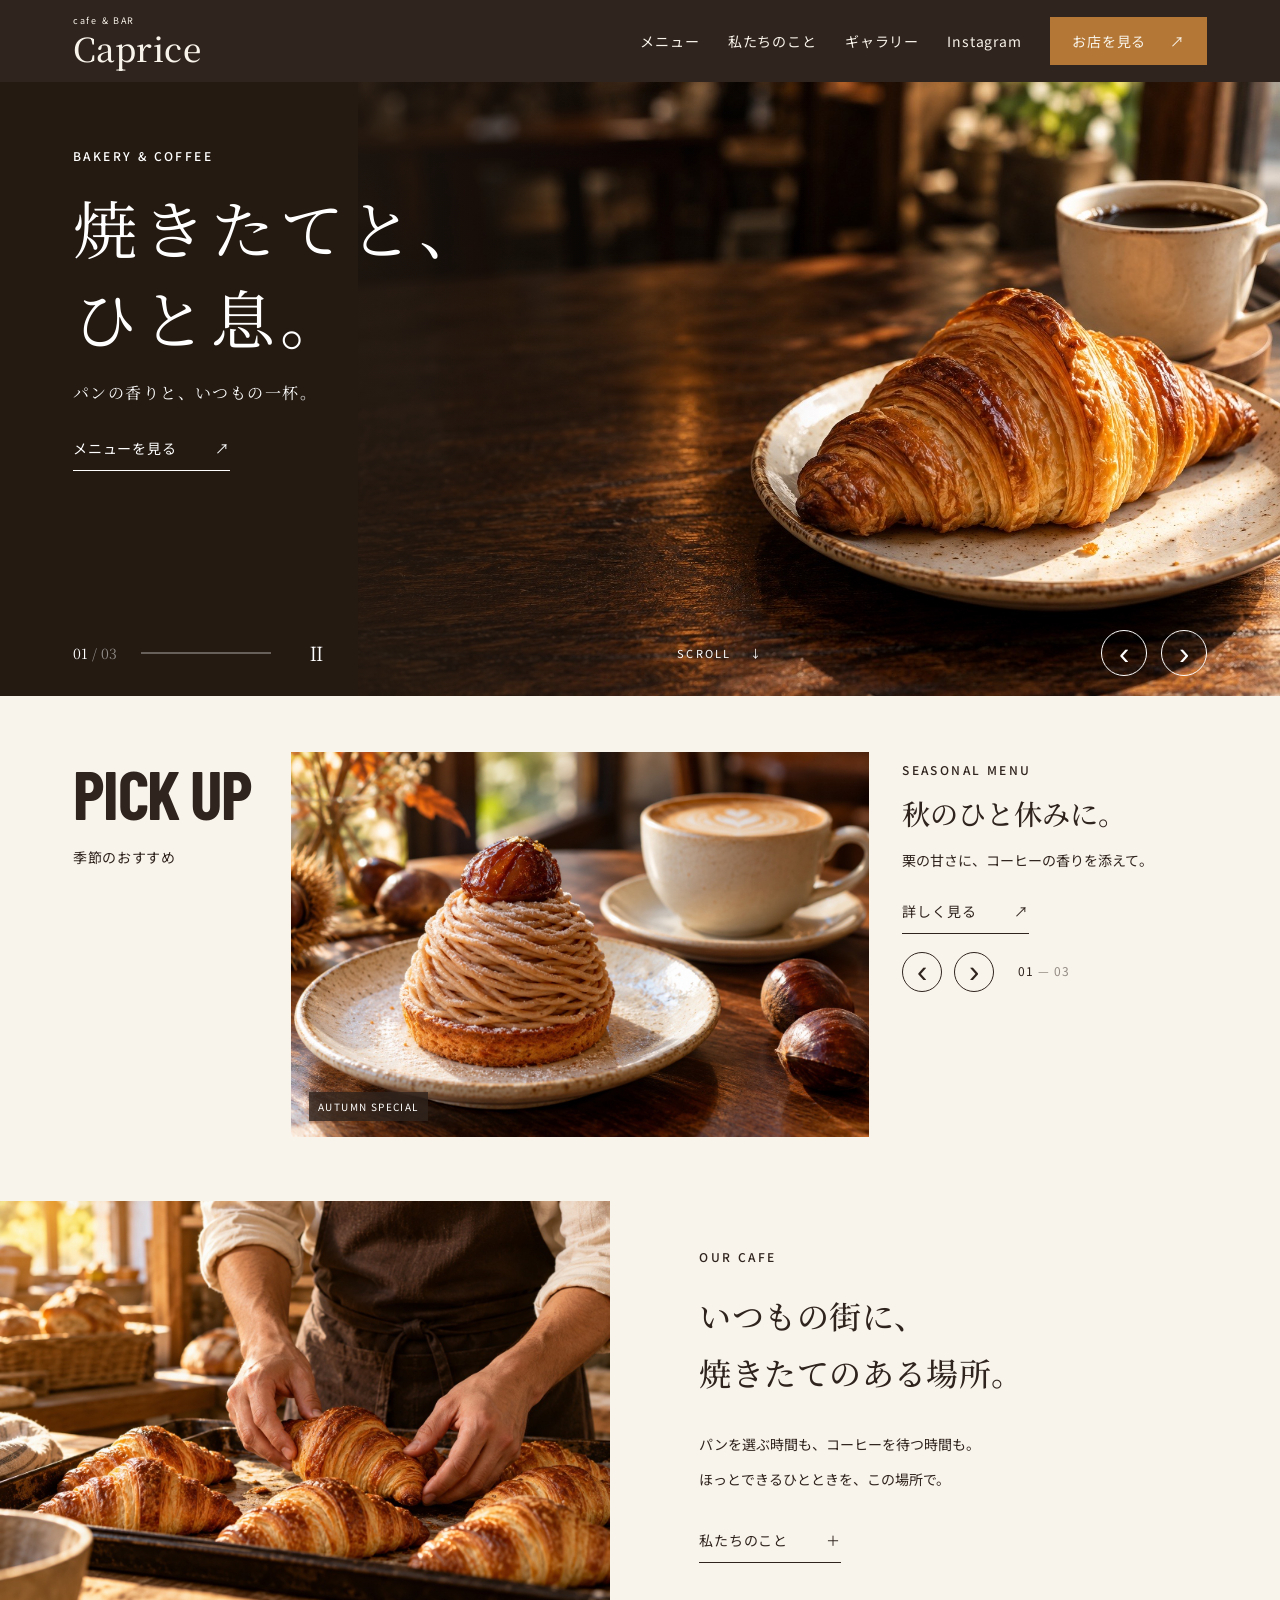
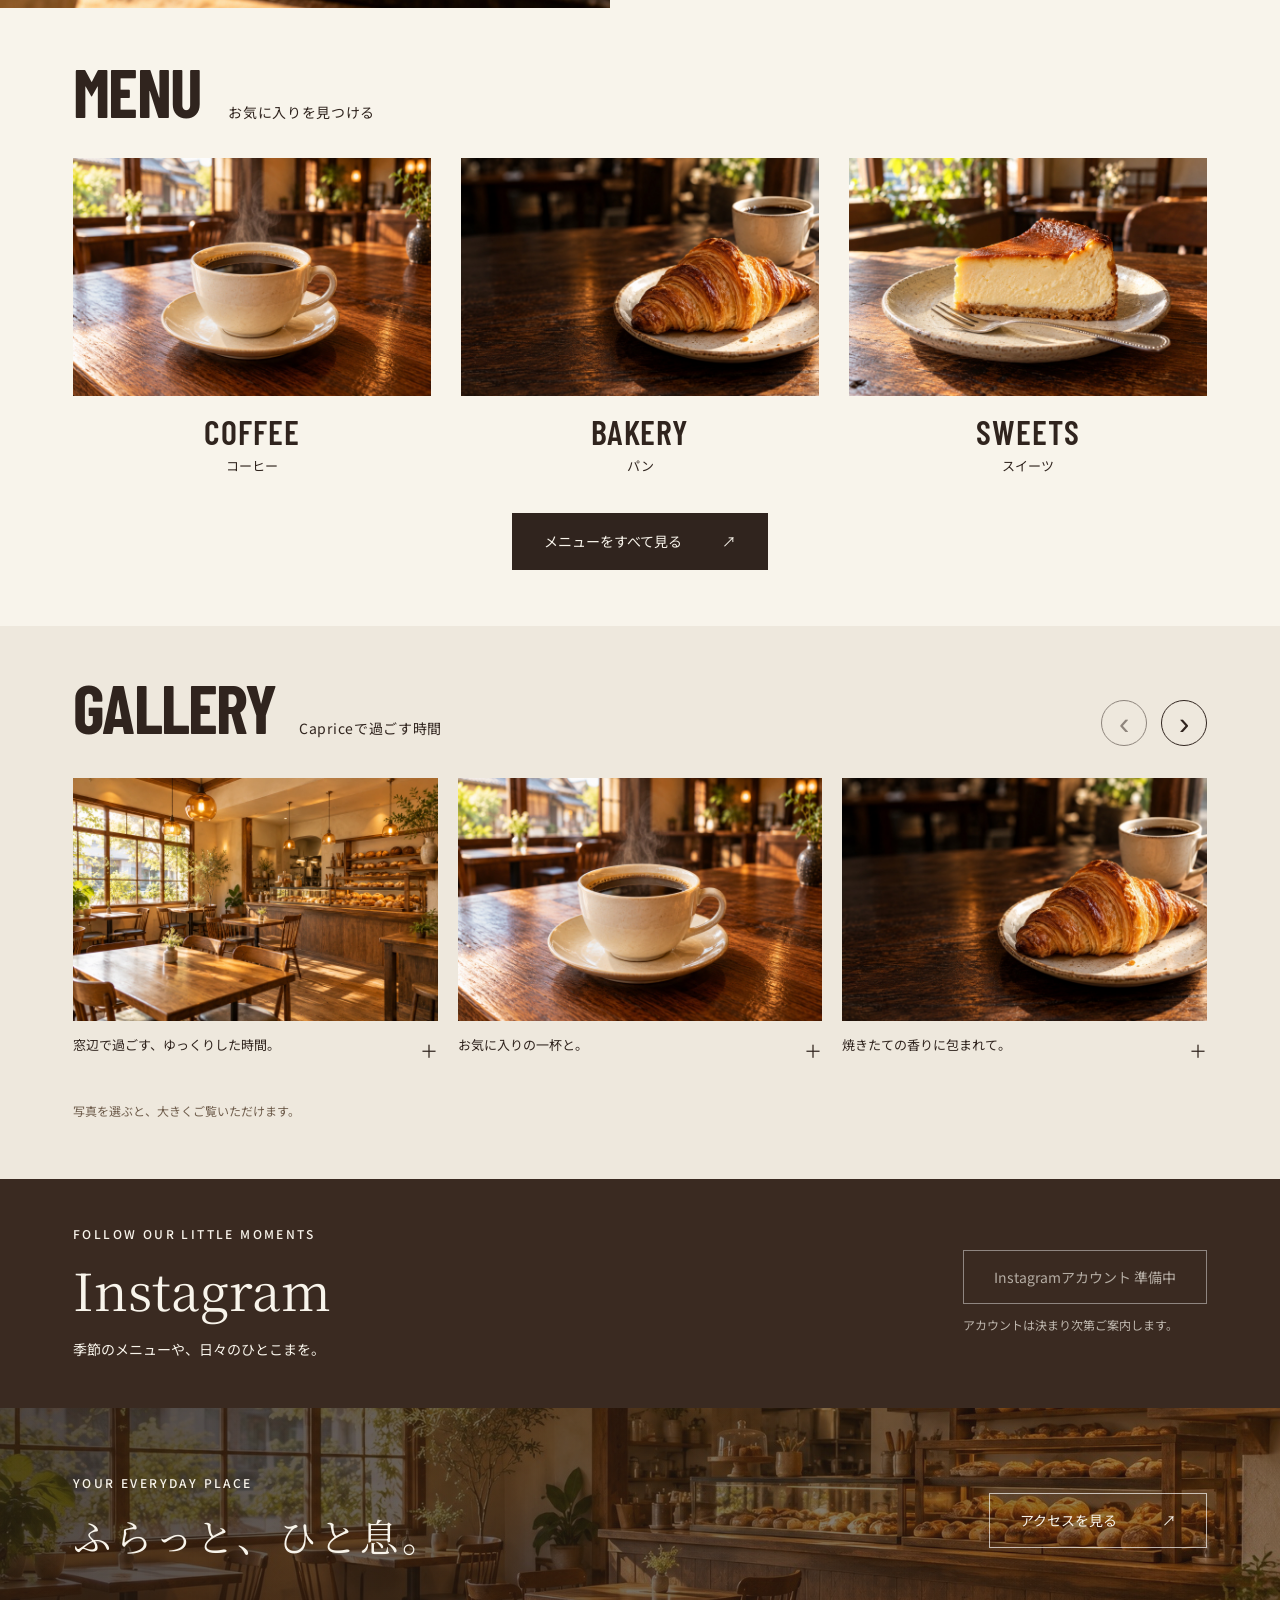
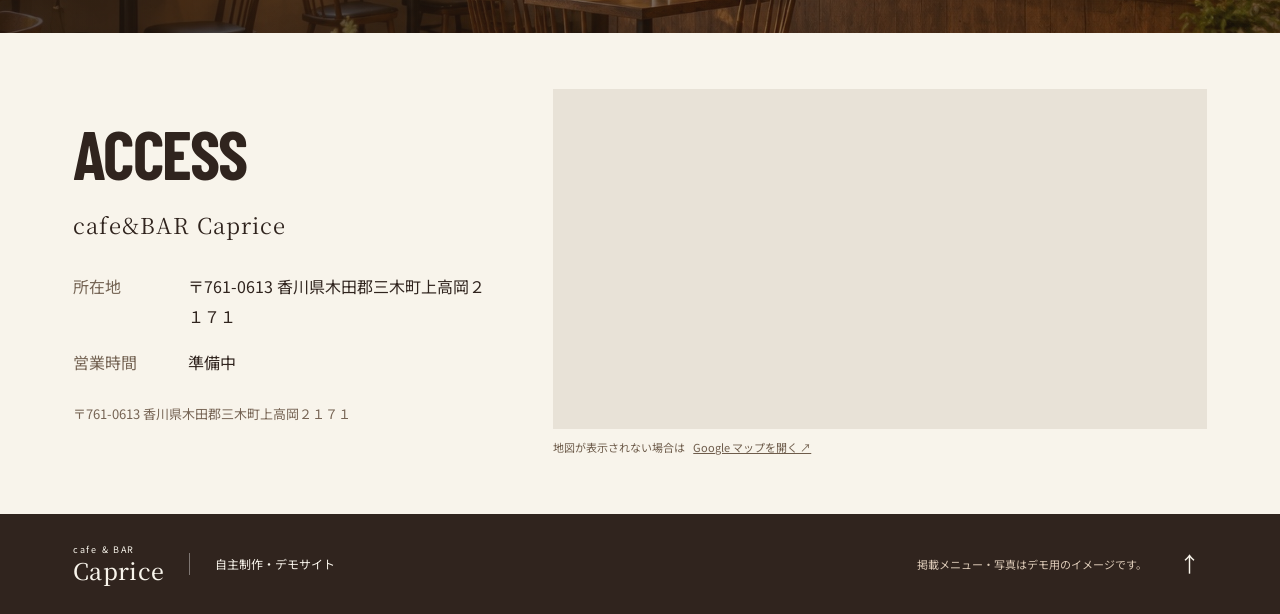
==== commit 851f278c: "Set Caprice store location" ====
--- a/index.html
+++ b/index.html
@@ -76,7 +76,7 @@
     </section>
     <section class="instagram section-pad" id="instagram" aria-labelledby="instagram-heading"><div><p class="eyebrow">FOLLOW OUR LITTLE MOMENTS</p><h2 id="instagram-heading">Instagram</h2><p>季節のメニューや、日々のひとこまを。</p></div><div class="instagram-action"><a class="outline-button instagram-link" aria-disabled="true">Instagramアカウント 準備中</a><p>アカウントは決まり次第ご案内します。</p></div></section>
     <section class="visit" aria-labelledby="visit-heading"><div><p class="eyebrow">YOUR EVERYDAY PLACE</p><h2 id="visit-heading">ふらっと、ひと息。</h2></div><a class="outline-button" href="#visit">アクセスを見る <span aria-hidden="true">↗</span></a></section>
-    <section class="access section-pad" id="visit" aria-labelledby="access-heading"><div class="access-copy"><div class="section-heading"><h2 id="access-heading">ACCESS</h2><p>cafe&amp;BAR Caprice</p></div><dl class="visit-facts"><dt>所在地</dt><dd data-address>準備中</dd><dt>営業時間</dt><dd data-hours>準備中</dd></dl><p class="map-note">所在地は未定です。地図は日本全体の仮表示です。</p></div><div class="map-wrap"><iframe id="access-map" src="https://maps.google.com/maps?ll=36.2,138.25&amp;z=4&amp;output=embed" title="アクセスマップ（所在地未定のため日本全体を仮表示）" loading="lazy" referrerpolicy="no-referrer-when-downgrade" allowfullscreen></iframe><p class="map-fallback">地図が表示されない場合は<a href="https://www.google.com/maps/@36.2,138.25,4z" target="_blank" rel="noopener noreferrer">Google マップを開く ↗</a></p></div></section>
+    <section class="access section-pad" id="visit" aria-labelledby="access-heading"><div class="access-copy"><div class="section-heading"><h2 id="access-heading">ACCESS</h2><p>cafe&amp;BAR Caprice</p></div><dl class="visit-facts"><dt>所在地</dt><dd data-address>準備中</dd><dt>営業時間</dt><dd data-hours>準備中</dd></dl><p class="map-note">〒761-0613 香川県木田郡三木町上高岡２１７１</p></div><div class="map-wrap"><iframe id="access-map" src="https://maps.google.com/maps?q=%E3%80%92761-0613%20%E9%A6%99%E5%B7%9D%E7%9C%8C%E6%9C%A8%E7%94%B0%E9%83%A1%E4%B8%89%E6%9C%A8%E7%94%BA%E4%B8%8A%E9%AB%98%E5%B2%A1%EF%BC%92%EF%BC%91%EF%BC%97%EF%BC%91&amp;output=embed" title="cafe&amp;BAR Caprice アクセスマップ" loading="lazy" referrerpolicy="no-referrer-when-downgrade" allowfullscreen></iframe><p class="map-fallback">地図が表示されない場合は<a href="https://www.google.com/maps/search/?api=1&amp;query=%E3%80%92761-0613%20%E9%A6%99%E5%B7%9D%E7%9C%8C%E6%9C%A8%E7%94%B0%E9%83%A1%E4%B8%89%E6%9C%A8%E7%94%BA%E4%B8%8A%E9%AB%98%E5%B2%A1%EF%BC%92%EF%BC%91%EF%BC%97%EF%BC%91" target="_blank" rel="noopener noreferrer">Google マップを開く ↗</a></p></div></section>
   </main>
   <footer><a class="wordmark" href="#"><span>cafe &amp; BAR</span>Caprice</a><p>自主制作・デモサイト</p><span>掲載メニュー・写真はデモ用のイメージです。</span><a class="back-top" href="#" aria-label="ページの先頭へ">↑</a></footer>
   <dialog id="gallery-dialog" aria-labelledby="gallery-dialog-title"><div class="lightbox-toolbar"><h2 id="gallery-dialog-title">GALLERY</h2><span id="gallery-counter" aria-live="polite"></span><button id="gallery-close" class="circle" aria-label="ギャラリーを閉じる" autofocus>×</button></div><div class="lightbox-stage"><button id="gallery-prev" class="circle" aria-label="前のギャラリー写真">‹</button><img id="gallery-full-image" alt="" width="1536" height="1024"><button id="gallery-next" class="circle" aria-label="次のギャラリー写真">›</button></div><p id="gallery-full-caption" aria-live="polite"></p><p id="gallery-error" hidden>写真を読み込めませんでした。前後の写真をお試しください。</p></dialog>
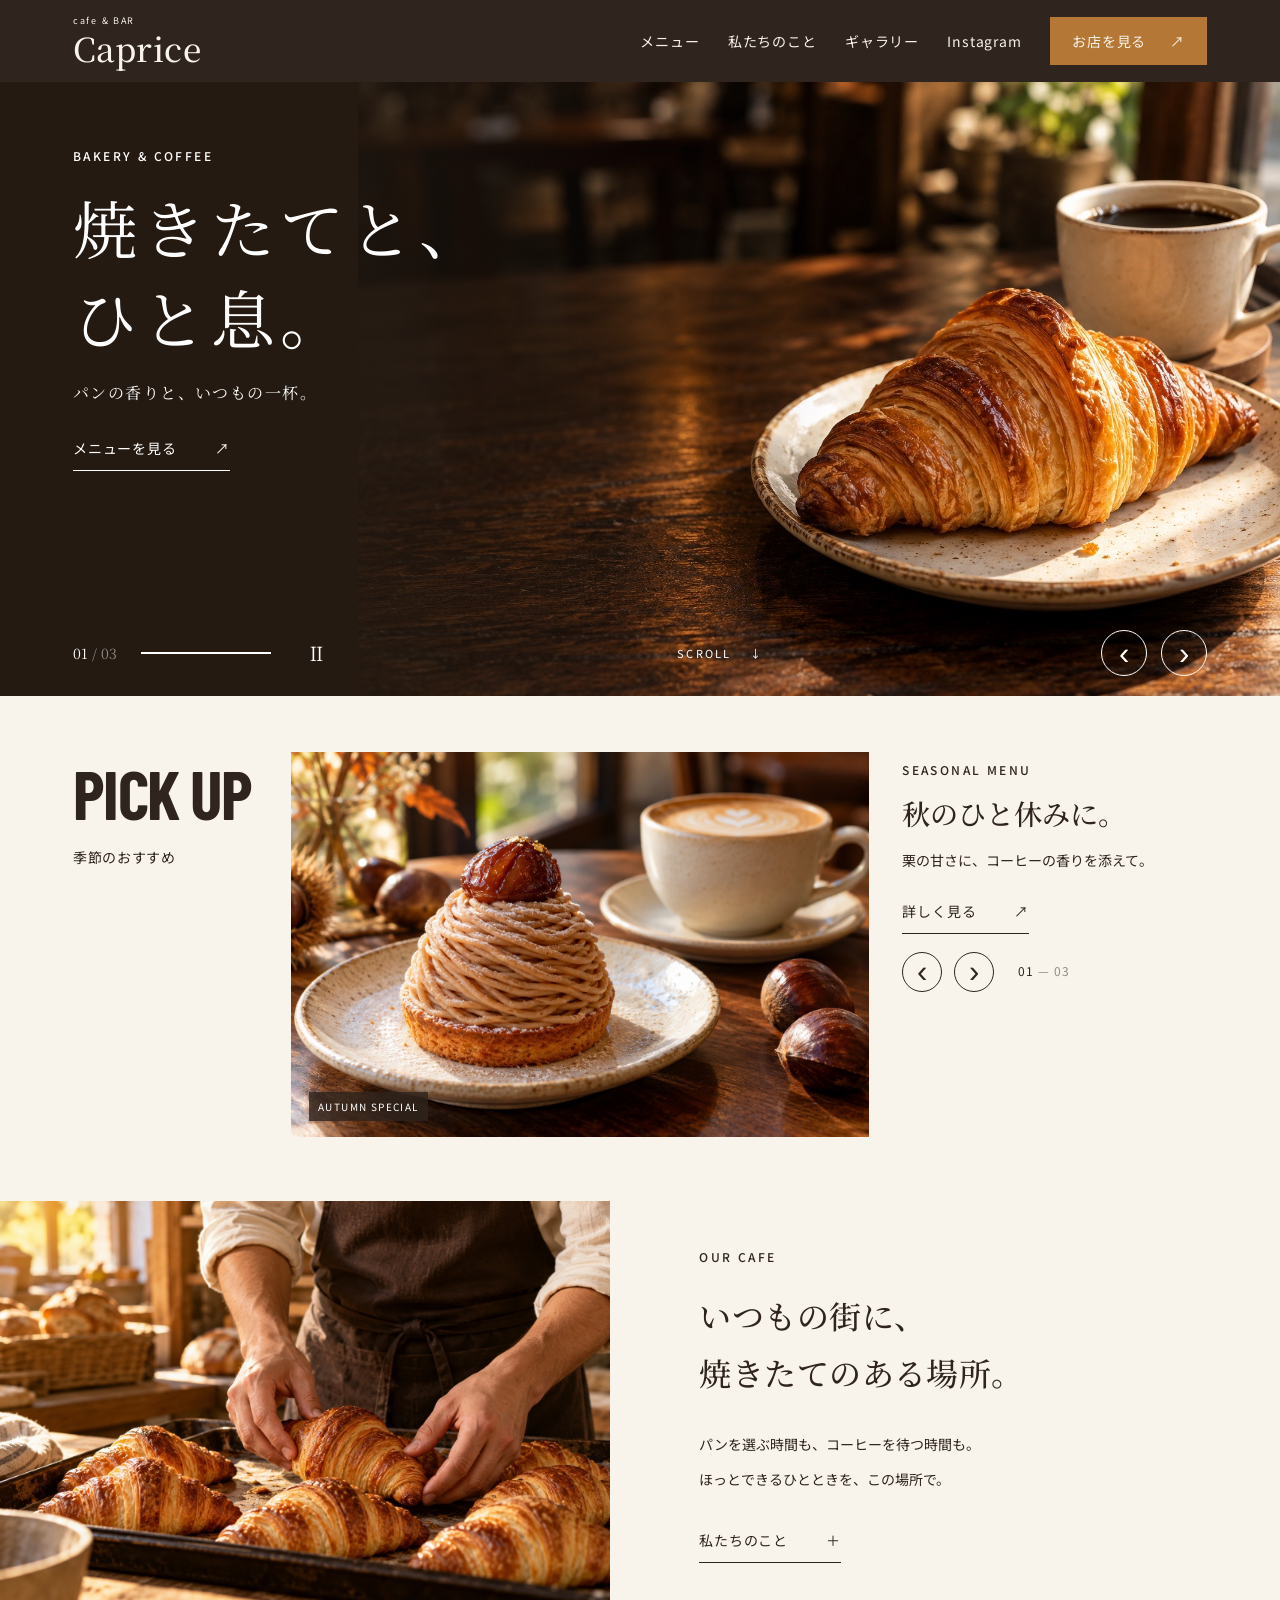
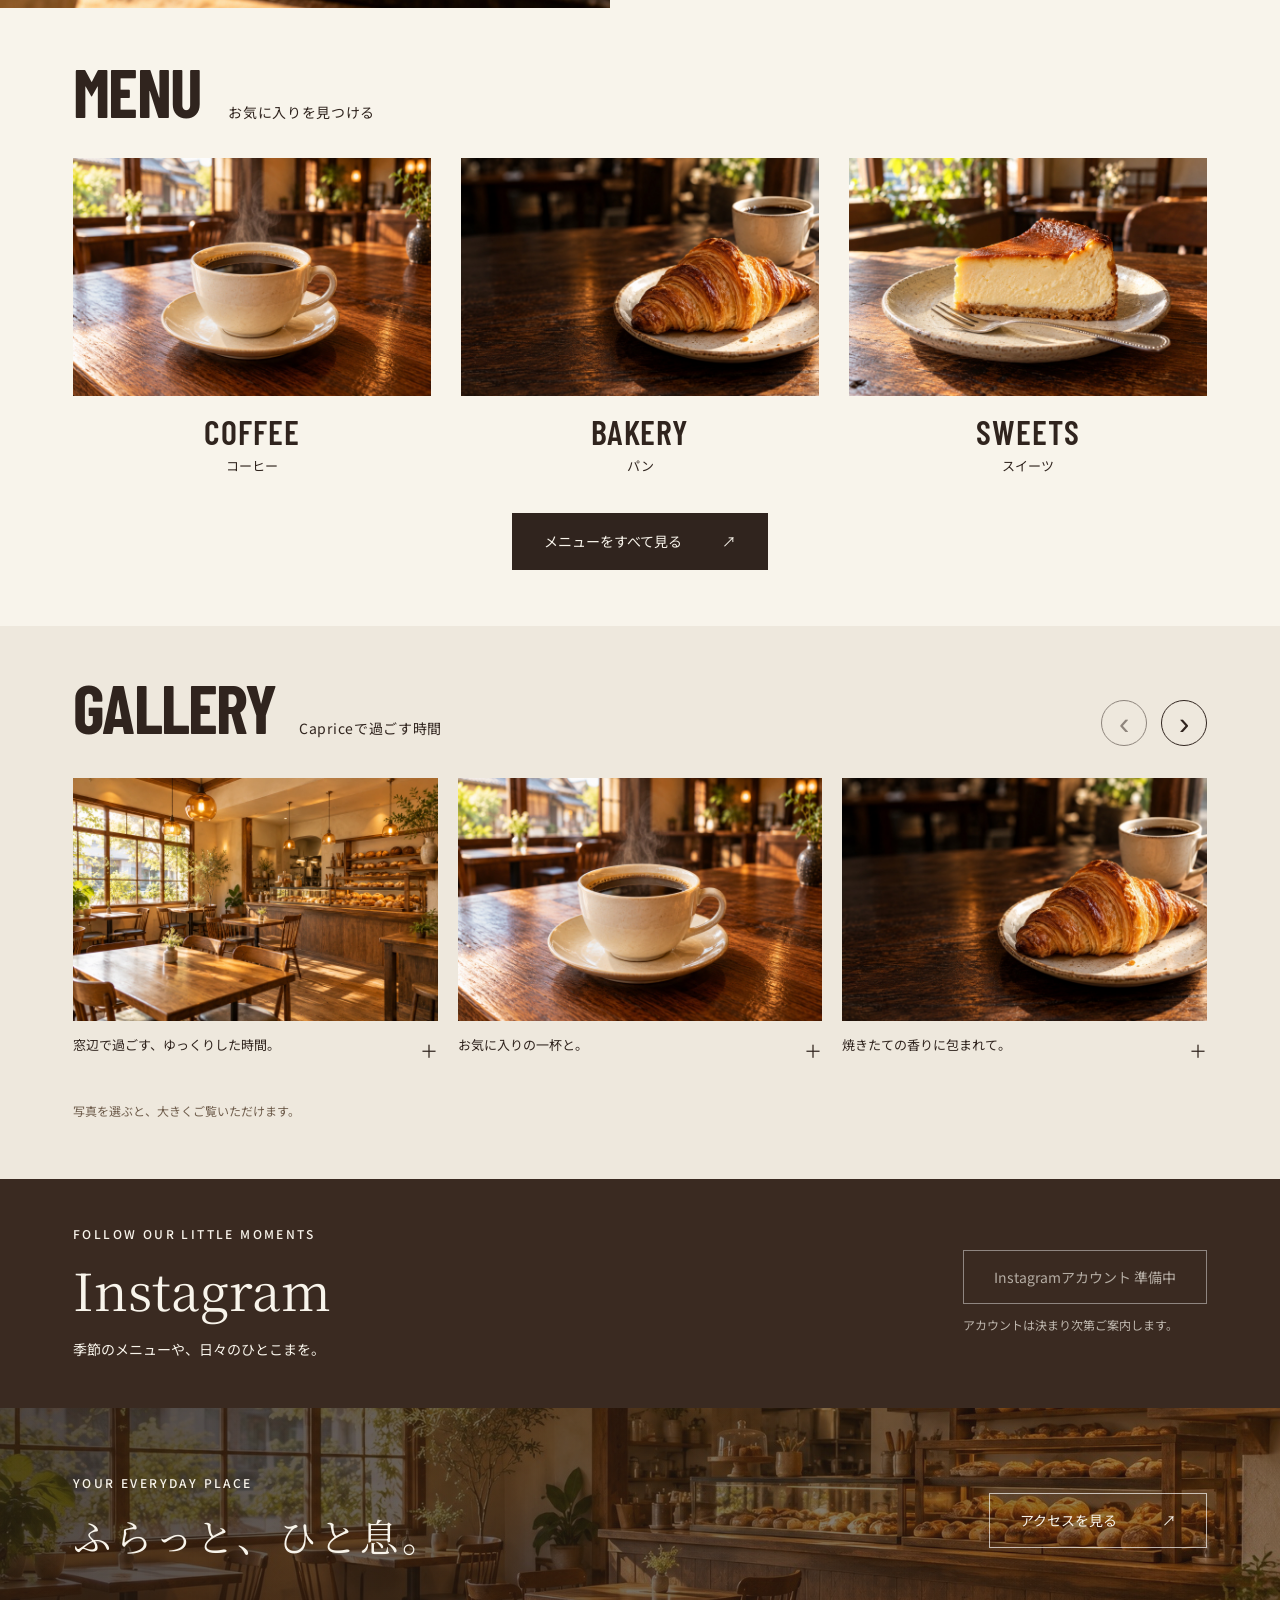
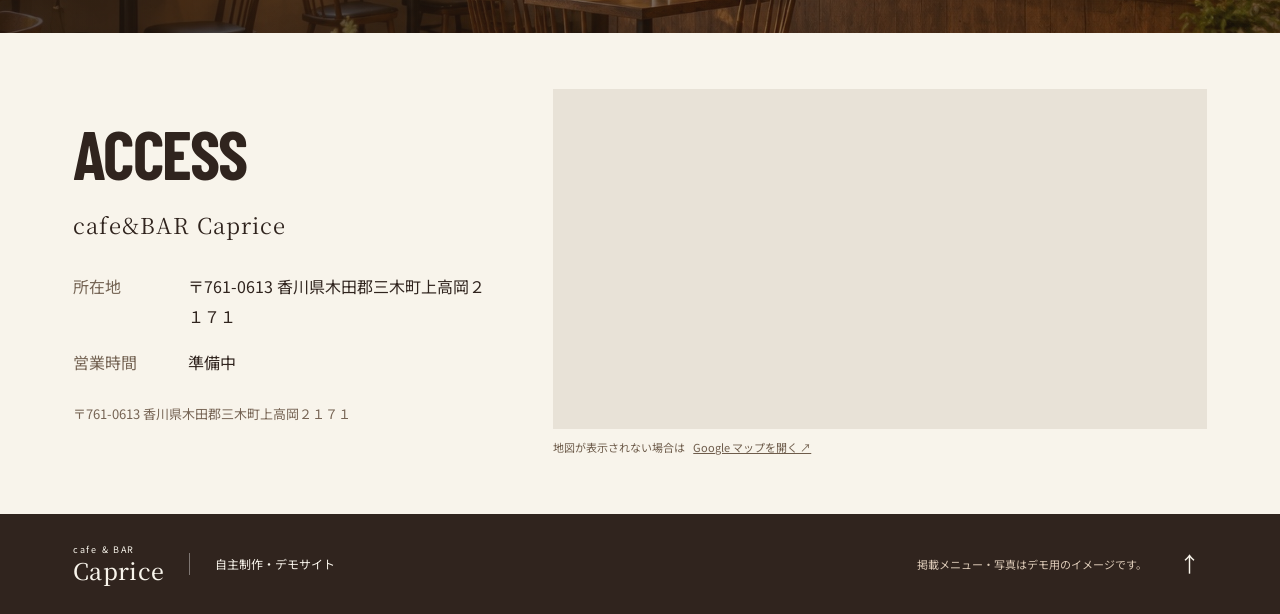
==== commit 3640a410: "Refresh published map configuration" ====
--- a/index.html
+++ b/index.html
@@ -9,7 +9,7 @@
   <link rel="icon" type="image/svg+xml" href="data:image/svg+xml,%3Csvg xmlns='http://www.w3.org/2000/svg' viewBox='0 0 40 40'%3E%3Crect width='40' height='40' rx='8' fill='%2330241e'/%3E%3Cpath d='M9 13h19v12a7 7 0 0 1-7 7h-5a7 7 0 0 1-7-7zm19 2h3a5 5 0 0 1 0 10h-3' fill='none' stroke='%23f8f4eb' stroke-width='3'/%3E%3C/svg%3E">
   <link rel="stylesheet" href="styles.css">
   <link rel="preload" as="image" href="assets/hero.jpg" fetchpriority="high">
-  <script src="site-settings.js" defer></script>
+  <script src="site-settings.js?v=20261003-location" defer></script>
   <script src="app.js" defer></script>
 </head>
 <body>
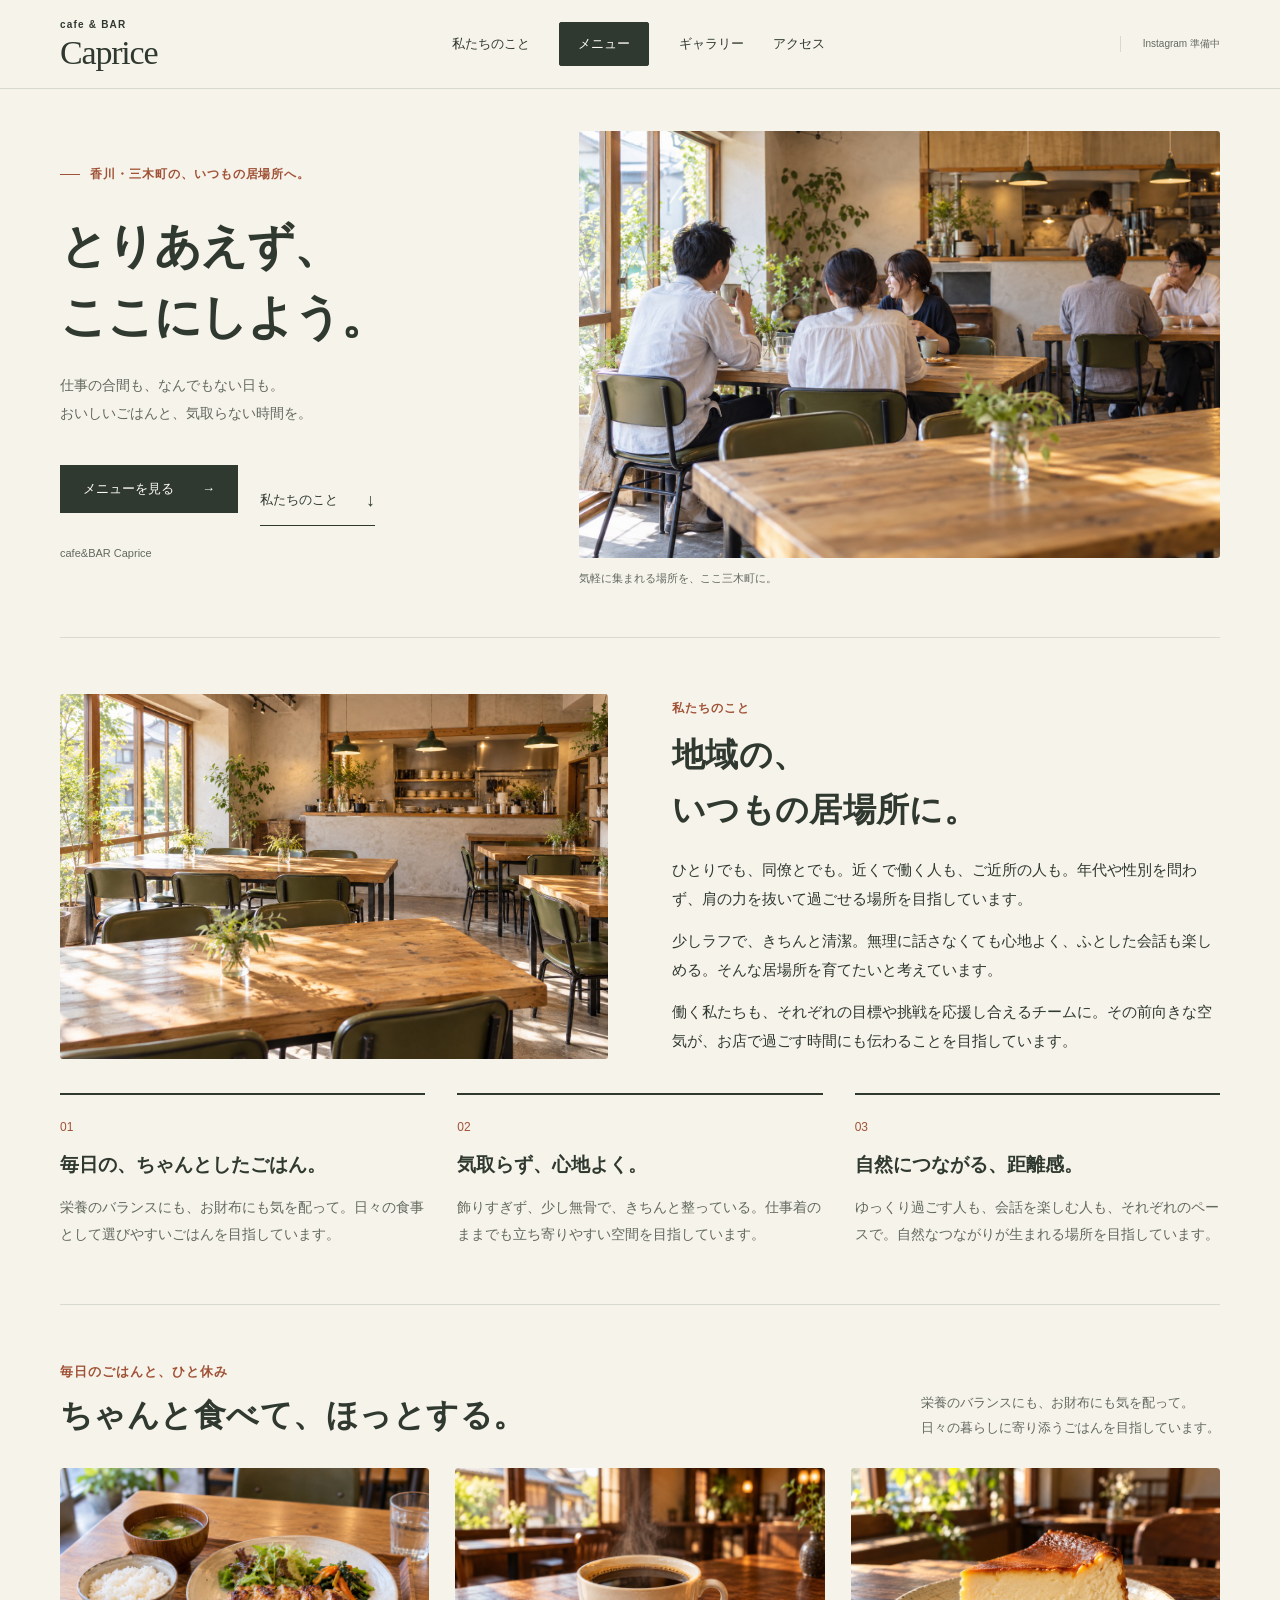
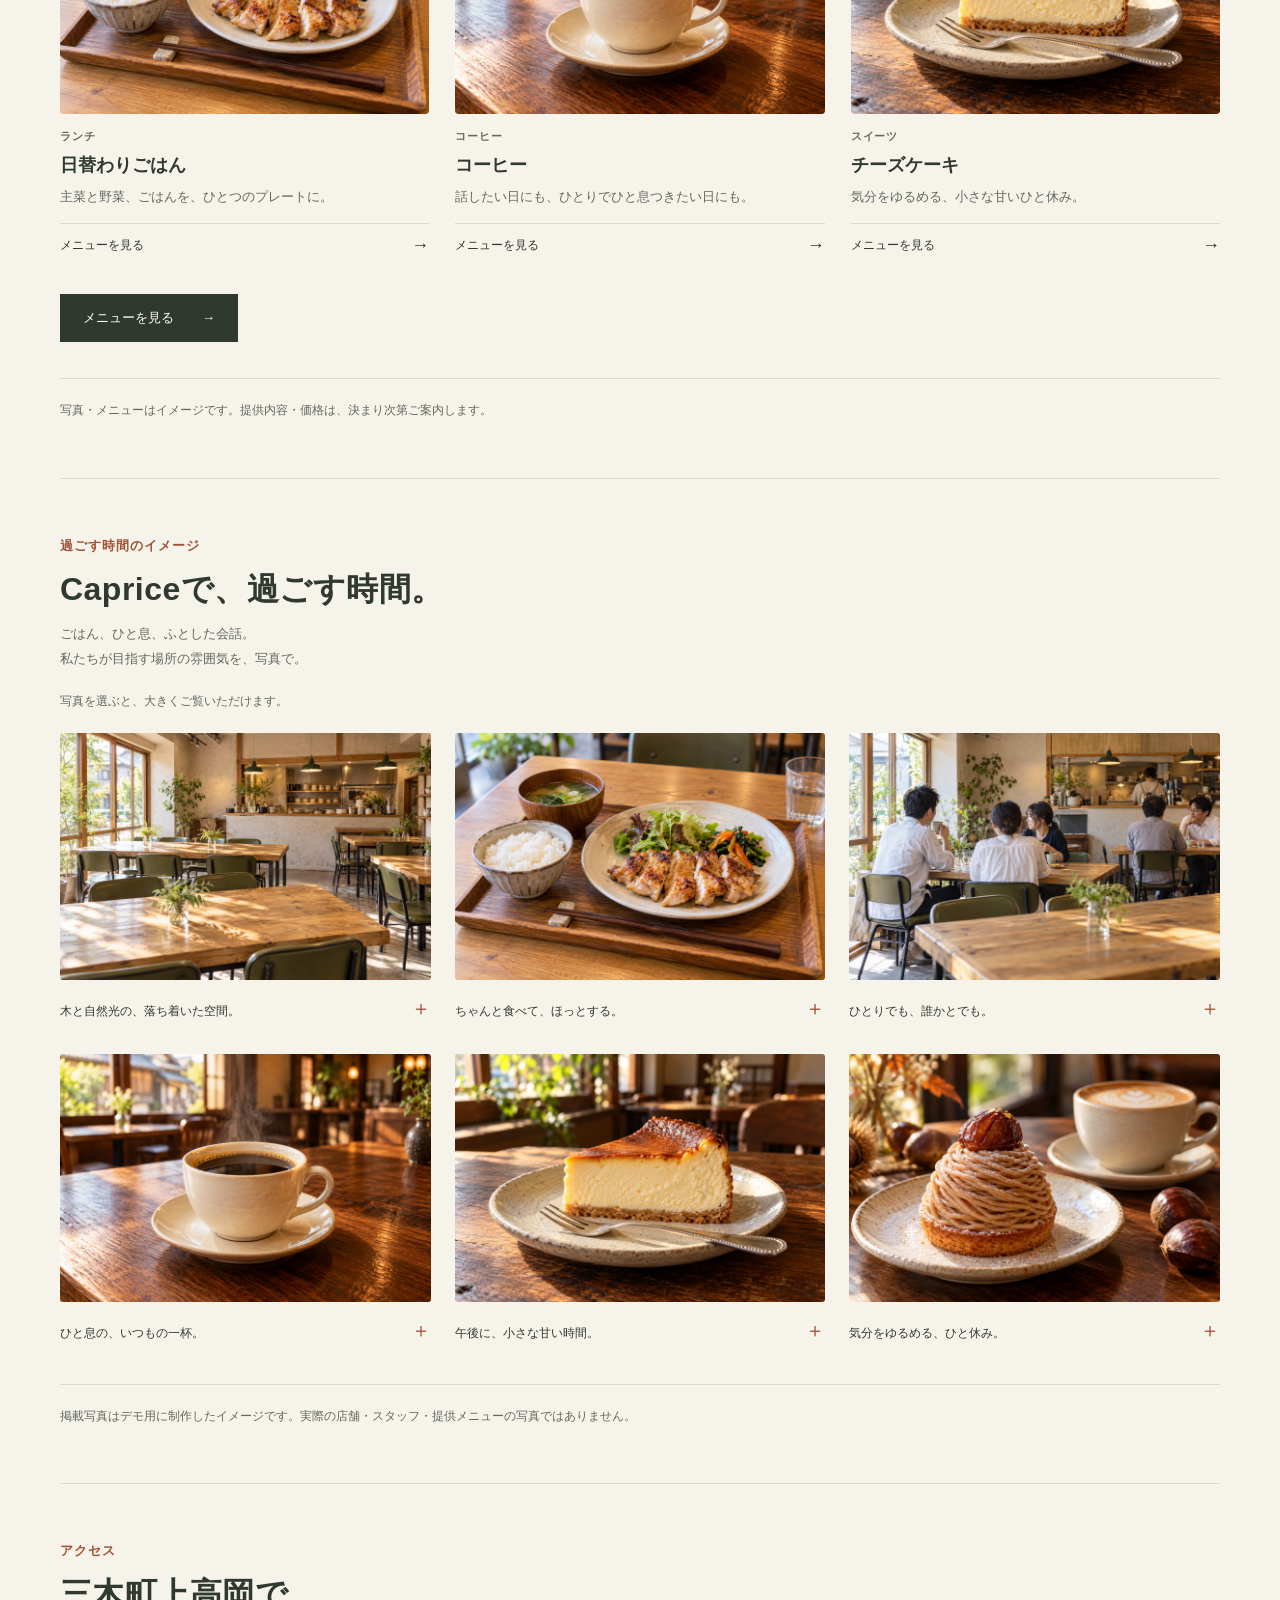
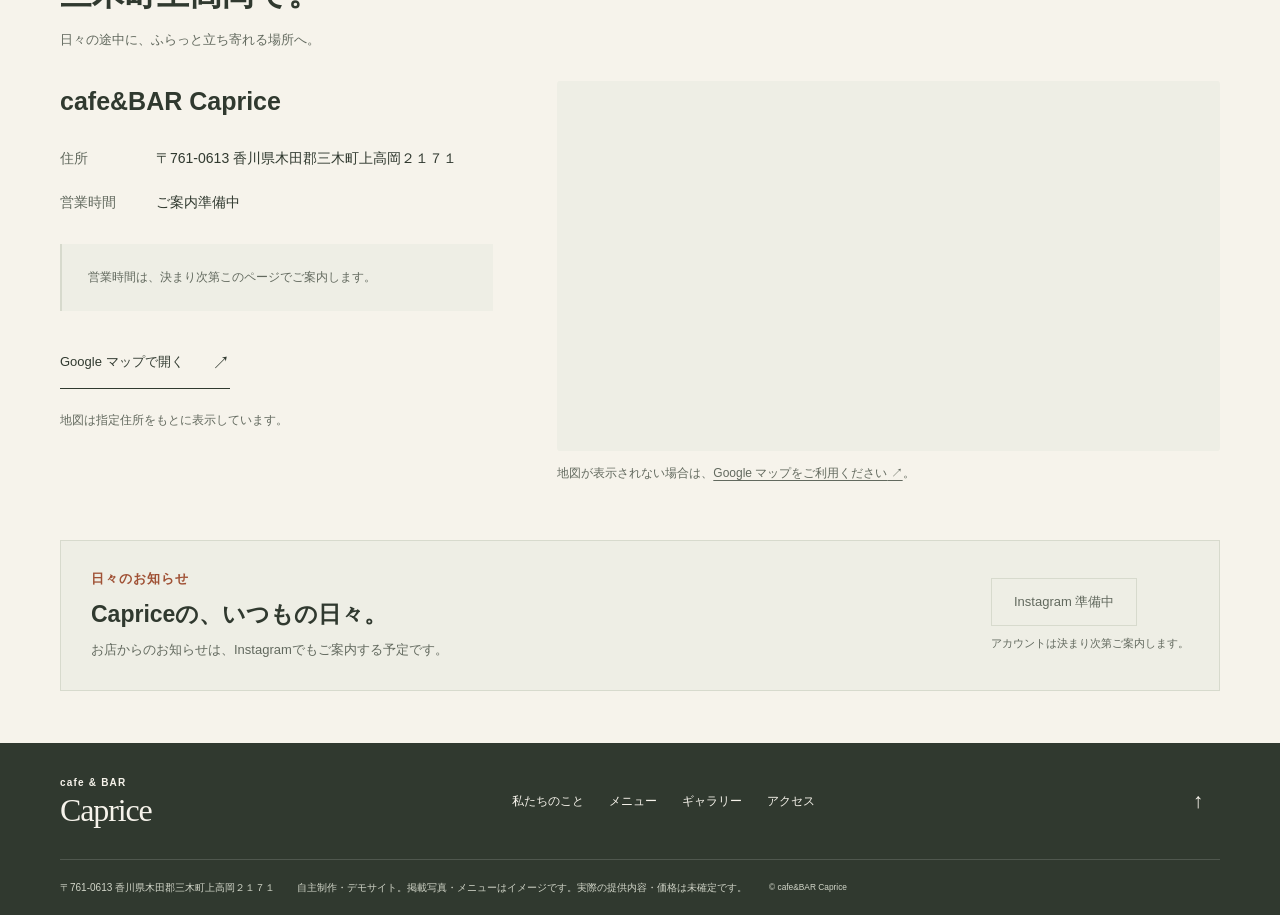
==== commit c4dee044: "Align Caprice concept and unify top/menu navigation" ====
--- a/index.html
+++ b/index.html
@@ -1,85 +1,25 @@
 <!doctype html>
 <html lang="ja">
 <head>
-  <meta charset="utf-8">
-  <meta name="viewport" content="width=device-width, initial-scale=1">
-  <meta name="theme-color" content="#30241e">
-  <title>cafe&BAR Caprice — 焼きたてと、ひと息。</title>
-  <meta name="description" content="パンの香りと、いつもの一杯。焼きたてのパンとコーヒーを楽しむ、cafe&BAR Capriceのデモサイトです。">
-  <link rel="icon" type="image/svg+xml" href="data:image/svg+xml,%3Csvg xmlns='http://www.w3.org/2000/svg' viewBox='0 0 40 40'%3E%3Crect width='40' height='40' rx='8' fill='%2330241e'/%3E%3Cpath d='M9 13h19v12a7 7 0 0 1-7 7h-5a7 7 0 0 1-7-7zm19 2h3a5 5 0 0 1 0 10h-3' fill='none' stroke='%23f8f4eb' stroke-width='3'/%3E%3C/svg%3E">
-  <link rel="stylesheet" href="styles.css">
-  <link rel="preload" as="image" href="assets/hero.jpg" fetchpriority="high">
-  <script src="site-settings.js?v=20261003-location" defer></script>
-  <script src="app.js" defer></script>
+  <meta charset="utf-8"><meta name="viewport" content="width=device-width, initial-scale=1"><meta name="theme-color" content="#f6f3ec">
+  <title>cafe&amp;BAR Caprice | とりあえず、ここにしよう。</title>
+  <meta name="description" content="香川・三木町のcafe&BAR Caprice。毎日のごはんと気取らない時間を通して、地域のいつもの居場所を目指しています。自主制作のデモサイトです。">
+  <link rel="icon" type="image/svg+xml" href="data:image/svg+xml,%3Csvg xmlns='http://www.w3.org/2000/svg' viewBox='0 0 40 40'%3E%3Crect width='40' height='40' rx='8' fill='%233b4136'/%3E%3Ctext x='20' y='29' text-anchor='middle' fill='%23f6f3ec' font-family='Georgia' font-size='29'%3EC%3C/text%3E%3C/svg%3E">
+  <link rel="stylesheet" href="styles.css?v=20261004-concept"><link rel="preload" as="image" href="assets/community.jpg" fetchpriority="high">
+  <script src="site-settings.js?v=20261004-concept" defer></script><script src="app.js?v=20261004-concept" defer></script>
 </head>
-<body>
+<body id="top">
   <a class="skip-link" href="#main">本文へスキップ</a>
-  <header class="header">
-    <a class="wordmark" href="#" aria-label="cafe&BAR Caprice トップ"><span>cafe &amp; BAR</span>Caprice</a>
-    <button class="nav-toggle" aria-expanded="false" aria-controls="navigation" aria-label="メニューを開く"><span></span><span></span></button>
-    <nav id="navigation" aria-label="メインナビゲーション">
-      <a href="menu.html">メニュー</a><a href="#story">私たちのこと</a><a href="#gallery">ギャラリー</a><a href="#instagram">Instagram</a><a class="visit-link" href="#visit">お店を見る <span aria-hidden="true">↗</span></a>
-    </nav>
-  </header>
+  <header class="site-header header"><div class="header-inner container"><a class="wordmark" href="index.html#top" aria-label="cafe&BAR Caprice ページの先頭"><span>cafe &amp; BAR</span>Caprice</a><button class="nav-toggle" type="button" aria-expanded="false" aria-controls="navigation" aria-label="ナビゲーションを開く"><span></span><span></span></button><nav id="navigation" class="primary-nav" aria-label="メインナビゲーション"><a href="index.html#about">私たちのこと</a><a class="menu-nav-link" href="menu.html">メニュー</a><a href="index.html#gallery">ギャラリー</a><a href="index.html#access">アクセス</a></nav><span class="nav-social instagram-link" aria-disabled="true">Instagram 準備中</span></div></header>
   <main id="main">
-    <section class="hero" aria-label="カフェのおすすめ" aria-roledescription="カルーセル">
-      <div class="hero-images" aria-hidden="true">
-        <img class="hero-image active" src="assets/hero.jpg" alt="" width="1536" height="1024" fetchpriority="high">
-        <img class="hero-image" src="assets/seasonal.jpg" alt="" width="1536" height="1024">
-        <img class="hero-image" src="assets/story.jpg" alt="" width="1536" height="1024">
-      </div>
-      <div class="hero-shade"></div>
-      <div class="hero-copy">
-        <p class="eyebrow">BAKERY &amp; COFFEE</p>
-        <h1>焼きたてと、<br>ひと息。</h1>
-        <p class="hero-description">パンの香りと、いつもの一杯。</p>
-        <a class="text-link light" href="menu.html">メニューを見る <span aria-hidden="true">↗</span></a>
-      </div>
-      <div class="hero-controls">
-        <div class="hero-state"><span id="hero-count">01 <span class="muted">/ 03</span></span><span class="progress-track"><span id="hero-progress"></span></span><button id="hero-pause" class="icon-button" aria-label="スライドの自動再生を停止"><span aria-hidden="true">Ⅱ</span></button></div>
-        <span class="scroll-hint">SCROLL <span aria-hidden="true">↓</span></span>
-        <div class="arrows"><button class="circle light" id="hero-prev" aria-label="前の写真">‹</button><button class="circle light" id="hero-next" aria-label="次の写真">›</button></div>
-      </div>
-      <span class="sr-only" id="hero-status" aria-live="polite"></span>
-    </section>
-
-    <section class="pickup section-pad" id="pickup" aria-labelledby="pickup-heading">
-      <div class="section-heading reveal"><h2 id="pickup-heading">PICK UP</h2><p>季節のおすすめ</p></div>
-      <div class="pickup-visual reveal"><img id="pickup-image" src="assets/seasonal.jpg" alt="栗のモンブランとカフェラテ" width="1536" height="1024" loading="lazy"><span class="image-tag" id="pickup-tag">AUTUMN SPECIAL</span></div>
-      <div class="pickup-copy reveal">
-        <div id="pickup-text" aria-live="polite" aria-atomic="true"><p class="eyebrow" id="pickup-label">SEASONAL MENU</p><h3 id="pickup-title">秋のひと休みに。</h3><p id="pickup-description">栗の甘さに、<wbr>コーヒーの香りを添えて。</p></div>
-        <button class="text-link" id="pickup-detail" data-detail="seasonal">詳しく見る <span aria-hidden="true">↗</span></button>
-        <div class="pickup-controls"><button class="circle" id="pickup-prev" aria-label="前のおすすめ">‹</button><button class="circle" id="pickup-next" aria-label="次のおすすめ">›</button><span id="pickup-count" aria-label="3件中1件目">01 <span class="muted">— 03</span></span></div>
-      </div>
-    </section>
-
-    <section class="story" id="story" aria-labelledby="story-heading">
-      <div class="story-images reveal"><img class="baker-photo" src="assets/story.jpg" alt="焼き上がったクロワッサンをトレーに並べる手元" width="1536" height="1024" loading="lazy"><div class="story-inset"><img src="assets/coffee.jpg" alt="陶器のカップに注がれたコーヒー" width="1536" height="1024" loading="lazy"><span>A LITTLE MOMENT, EVERY DAY.</span></div></div>
-      <div class="story-copy reveal"><p class="eyebrow">OUR CAFE</p><h2 id="story-heading"><span>いつもの街に、</span><span>焼きたてのある場所。</span></h2><p>パンを選ぶ時間も、<wbr>コーヒーを待つ時間も。<br>ほっとできるひとときを、この場所で。</p><details class="story-more"><summary class="text-link">私たちのこと <span aria-hidden="true">＋</span></summary><p>さくっとしたひと口と、ふわりと広がるバターの香り。お気に入りのパンに、淹れたてのコーヒーを合わせて。ひとりで過ごす朝も、誰かと話したい午後も、気軽に立ち寄れるカフェをイメージしました。</p></details></div>
-    </section>
-
-    <section class="menu section-pad" id="menu" aria-labelledby="menu-heading">
-      <div class="section-heading inline reveal"><h2 id="menu-heading">MENU</h2><p>お気に入りを見つける</p></div>
-      <div class="menu-grid">
-        <button class="menu-item reveal" data-detail="coffee"><div class="menu-photo"><img src="assets/coffee.jpg" alt="陶器のカップに注がれたコーヒー" width="1536" height="1024" loading="lazy"><span aria-hidden="true">↗</span></div><h3>COFFEE</h3><p>コーヒー</p></button>
-        <button class="menu-item reveal" data-detail="bakery"><div class="menu-photo bakery-photo"><img src="assets/hero.jpg" alt="香ばしく焼き上げたクロワッサン" width="1536" height="1024" loading="lazy"><span aria-hidden="true">↗</span></div><h3>BAKERY</h3><p>パン</p></button>
-        <button class="menu-item reveal" data-detail="cheesecake"><div class="menu-photo"><img src="assets/cheesecake.jpg" alt="焼き色のついたチーズケーキ" width="1536" height="1024" loading="lazy"><span aria-hidden="true">↗</span></div><h3>SWEETS</h3><p>スイーツ</p></button>
-      </div>
-      <div class="menu-all"><a class="solid-button" href="menu.html">メニューをすべて見る <span aria-hidden="true">↗</span></a></div>
-    </section>
-
-<section class="gallery section-pad" id="gallery" aria-labelledby="gallery-heading">
-      <div class="gallery-heading"><div class="section-heading inline"><h2 id="gallery-heading">GALLERY</h2><p>Capriceで過ごす時間</p></div><div class="arrows"><button class="circle" id="gallery-scroll-prev" aria-label="ギャラリーを左へ">‹</button><button class="circle" id="gallery-scroll-next" aria-label="ギャラリーを右へ">›</button></div></div>
-      <div class="gallery-track" id="gallery-track" aria-label="カフェの写真一覧" tabindex="0">
-        <button class="gallery-item" data-gallery="0" aria-label="窓辺で過ごす、ゆっくりした時間。 写真を拡大"><img src="assets/interior.jpg" alt="窓辺で過ごす、ゆっくりした時間。" width="1536" height="1024" loading="lazy"><span class="gallery-caption"><span>窓辺で過ごす、ゆっくりした時間。</span><span aria-hidden="true">＋</span></span></button><button class="gallery-item" data-gallery="1" aria-label="お気に入りの一杯と。 写真を拡大"><img src="assets/coffee.jpg" alt="お気に入りの一杯と。" width="1536" height="1024" loading="lazy"><span class="gallery-caption"><span>お気に入りの一杯と。</span><span aria-hidden="true">＋</span></span></button><button class="gallery-item" data-gallery="2" aria-label="焼きたての香りに包まれて。 写真を拡大"><img src="assets/hero.jpg" alt="焼きたての香りに包まれて。" width="1536" height="1024" loading="lazy"><span class="gallery-caption"><span>焼きたての香りに包まれて。</span><span aria-hidden="true">＋</span></span></button><button class="gallery-item" data-gallery="3" aria-label="午後に、甘いひと休み。 写真を拡大"><img src="assets/cheesecake.jpg" alt="午後に、甘いひと休み。" width="1536" height="1024" loading="lazy"><span class="gallery-caption"><span>午後に、甘いひと休み。</span><span aria-hidden="true">＋</span></span></button><button class="gallery-item" data-gallery="4" aria-label="ひとつずつ、丁寧に。 写真を拡大"><img src="assets/story.jpg" alt="ひとつずつ、丁寧に。" width="1536" height="1024" loading="lazy"><span class="gallery-caption"><span>ひとつずつ、丁寧に。</span><span aria-hidden="true">＋</span></span></button><button class="gallery-item" data-gallery="5" aria-label="季節のおいしさを楽しむ。 写真を拡大"><img src="assets/seasonal.jpg" alt="季節のおいしさを楽しむ。" width="1536" height="1024" loading="lazy"><span class="gallery-caption"><span>季節のおいしさを楽しむ。</span><span aria-hidden="true">＋</span></span></button>
-      </div><p class="gallery-note">写真を選ぶと、大きくご覧いただけます。</p>
-    </section>
-    <section class="instagram section-pad" id="instagram" aria-labelledby="instagram-heading"><div><p class="eyebrow">FOLLOW OUR LITTLE MOMENTS</p><h2 id="instagram-heading">Instagram</h2><p>季節のメニューや、日々のひとこまを。</p></div><div class="instagram-action"><a class="outline-button instagram-link" aria-disabled="true">Instagramアカウント 準備中</a><p>アカウントは決まり次第ご案内します。</p></div></section>
-    <section class="visit" aria-labelledby="visit-heading"><div><p class="eyebrow">YOUR EVERYDAY PLACE</p><h2 id="visit-heading">ふらっと、ひと息。</h2></div><a class="outline-button" href="#visit">アクセスを見る <span aria-hidden="true">↗</span></a></section>
-    <section class="access section-pad" id="visit" aria-labelledby="access-heading"><div class="access-copy"><div class="section-heading"><h2 id="access-heading">ACCESS</h2><p>cafe&amp;BAR Caprice</p></div><dl class="visit-facts"><dt>所在地</dt><dd data-address>準備中</dd><dt>営業時間</dt><dd data-hours>準備中</dd></dl><p class="map-note">〒761-0613 香川県木田郡三木町上高岡２１７１</p></div><div class="map-wrap"><iframe id="access-map" src="https://maps.google.com/maps?q=%E3%80%92761-0613%20%E9%A6%99%E5%B7%9D%E7%9C%8C%E6%9C%A8%E7%94%B0%E9%83%A1%E4%B8%89%E6%9C%A8%E7%94%BA%E4%B8%8A%E9%AB%98%E5%B2%A1%EF%BC%92%EF%BC%91%EF%BC%97%EF%BC%91&amp;output=embed" title="cafe&amp;BAR Caprice アクセスマップ" loading="lazy" referrerpolicy="no-referrer-when-downgrade" allowfullscreen></iframe><p class="map-fallback">地図が表示されない場合は<a href="https://www.google.com/maps/search/?api=1&amp;query=%E3%80%92761-0613%20%E9%A6%99%E5%B7%9D%E7%9C%8C%E6%9C%A8%E7%94%B0%E9%83%A1%E4%B8%89%E6%9C%A8%E7%94%BA%E4%B8%8A%E9%AB%98%E5%B2%A1%EF%BC%92%EF%BC%91%EF%BC%97%EF%BC%91" target="_blank" rel="noopener noreferrer">Google マップを開く ↗</a></p></div></section>
+    <section class="home-hero split-section container" aria-labelledby="home-heading"><div class="hero-copy content-copy"><p class="eyebrow">香川・三木町の、いつもの居場所へ。</p><h1 id="home-heading">とりあえず、<br>ここにしよう。</h1><p class="hero-description">仕事の合間も、なんでもない日も。<br>おいしいごはんと、気取らない時間を。</p><div class="hero-actions"><a class="solid-button" href="menu.html">メニューを見る <span aria-hidden="true">→</span></a><a class="text-link" href="#about">私たちのこと <span aria-hidden="true">↓</span></a></div><p class="hero-footnote">cafe&amp;BAR Caprice</p></div><figure class="hero-visual content-visual"><img src="assets/community.jpg" alt="木のテーブルを囲み、気軽に会話を楽しむ人たちのイメージ" width="1536" height="1024" fetchpriority="high"><figcaption>気軽に集まれる場所を、ここ三木町に。</figcaption></figure></section>
+    <section class="about-section container section-pad" id="about" aria-labelledby="about-heading"><div class="concept-teaser split-section"><div class="content-visual"><img src="assets/space.jpg" alt="木と落ち着いた色合いで整えた、明るいカフェの店内イメージ" width="1536" height="1024" loading="lazy"></div><div class="content-copy"><p class="eyebrow">私たちのこと</p><h2 id="about-heading">地域の、<br>いつもの居場所に。</h2><p>ひとりでも、同僚とでも。近くで働く人も、ご近所の人も。年代や性別を問わず、肩の力を抜いて過ごせる場所を目指しています。</p><p>少しラフで、きちんと清潔。無理に話さなくても心地よく、ふとした会話も楽しめる。そんな居場所を育てたいと考えています。</p><p>働く私たちも、それぞれの目標や挑戦を応援し合えるチームに。その前向きな空気が、お店で過ごす時間にも伝わることを目指しています。</p></div></div><div class="values-grid"><article class="value-card"><span class="value-number" aria-hidden="true">01</span><h3>毎日の、ちゃんとしたごはん。</h3><p>栄養のバランスにも、お財布にも気を配って。日々の食事として選びやすいごはんを目指しています。</p></article><article class="value-card"><span class="value-number" aria-hidden="true">02</span><h3>気取らず、心地よく。</h3><p>飾りすぎず、少し無骨で、きちんと整っている。仕事着のままでも立ち寄りやすい空間を目指しています。</p></article><article class="value-card"><span class="value-number" aria-hidden="true">03</span><h3>自然につながる、距離感。</h3><p>ゆっくり過ごす人も、会話を楽しむ人も、それぞれのペースで。自然なつながりが生まれる場所を目指しています。</p></article></div></section>
+    <section class="meal-section container section-pad" aria-labelledby="meal-heading"><div class="section-heading"><div><p class="eyebrow">毎日のごはんと、ひと休み</p><h2 id="meal-heading">ちゃんと食べて、ほっとする。</h2></div><p>栄養のバランスにも、お財布にも気を配って。<br>日々の暮らしに寄り添うごはんを目指しています。</p></div><div class="menu-grid"><a class="menu-card" href="menu.html?category=lunch"><div class="menu-photo"><img src="assets/lunch.jpg" alt="主菜、野菜の副菜、ごはん、汁物を並べたランチプレートのイメージ" width="1536" height="1024" loading="lazy"></div><p class="eyebrow">ランチ</p><h3>日替わりごはん</h3><p>主菜と野菜、ごはんを、ひとつのプレートに。</p><span class="card-link">メニューを見る <span aria-hidden="true">→</span></span></a><a class="menu-card" href="menu.html?category=coffee"><div class="menu-photo"><img src="assets/coffee.jpg" alt="陶器のカップに注がれたコーヒーのイメージ" width="1536" height="1024" loading="lazy"></div><p class="eyebrow">コーヒー</p><h3>コーヒー</h3><p>話したい日にも、ひとりでひと息つきたい日にも。</p><span class="card-link">メニューを見る <span aria-hidden="true">→</span></span></a><a class="menu-card" href="menu.html?category=sweets"><div class="menu-photo"><img src="assets/cheesecake.jpg" alt="焼き色のついたチーズケーキのイメージ" width="1536" height="1024" loading="lazy"></div><p class="eyebrow">スイーツ</p><h3>チーズケーキ</h3><p>気分をゆるめる、小さな甘いひと休み。</p><span class="card-link">メニューを見る <span aria-hidden="true">→</span></span></a></div><div class="menu-all"><a class="solid-button" href="menu.html">メニューを見る <span aria-hidden="true">→</span></a></div><p class="catalog-note">写真・メニューはイメージです。提供内容・価格は、決まり次第ご案内します。</p></section>
+    <section class="gallery-section container section-pad" id="gallery" aria-labelledby="gallery-heading"><div class="section-heading"><div><p class="eyebrow">過ごす時間のイメージ</p><h2 id="gallery-heading">Capriceで、過ごす時間。</h2></div><p>ごはん、ひと息、ふとした会話。<br>私たちが目指す場所の雰囲気を、写真で。</p></div><p class="gallery-note">写真を選ぶと、大きくご覧いただけます。</p><div class="gallery-grid" id="gallery-grid"><button class="gallery-item" type="button" data-gallery="0" aria-label="木と自然光の、落ち着いた空間。 写真を拡大"><img src="assets/space.jpg" alt="木の椅子とテーブルが並ぶ、明るいカフェの店内イメージ" width="1536" height="1024" loading="lazy"><span class="gallery-caption"><span>木と自然光の、落ち着いた空間。</span><span aria-hidden="true">＋</span></span></button><button class="gallery-item" type="button" data-gallery="1" aria-label="ちゃんと食べて、ほっとする。 写真を拡大"><img src="assets/lunch.jpg" alt="主菜と野菜の副菜、ごはん、汁物を並べたランチのイメージ" width="1536" height="1024" loading="lazy"><span class="gallery-caption"><span>ちゃんと食べて、ほっとする。</span><span aria-hidden="true">＋</span></span></button><button class="gallery-item" type="button" data-gallery="2" aria-label="ひとりでも、誰かとでも。 写真を拡大"><img src="assets/community.jpg" alt="テーブルを囲んで気軽に会話を楽しむ人たちのイメージ" width="1536" height="1024" loading="lazy"><span class="gallery-caption"><span>ひとりでも、誰かとでも。</span><span aria-hidden="true">＋</span></span></button><button class="gallery-item" type="button" data-gallery="3" aria-label="ひと息の、いつもの一杯。 写真を拡大"><img src="assets/coffee.jpg" alt="陶器のカップに注いだコーヒーのイメージ" width="1536" height="1024" loading="lazy"><span class="gallery-caption"><span>ひと息の、いつもの一杯。</span><span aria-hidden="true">＋</span></span></button><button class="gallery-item" type="button" data-gallery="4" aria-label="午後に、小さな甘い時間。 写真を拡大"><img src="assets/cheesecake.jpg" alt="焼き色のついたチーズケーキのイメージ" width="1536" height="1024" loading="lazy"><span class="gallery-caption"><span>午後に、小さな甘い時間。</span><span aria-hidden="true">＋</span></span></button><button class="gallery-item" type="button" data-gallery="5" aria-label="気分をゆるめる、ひと休み。 写真を拡大"><img src="assets/seasonal.jpg" alt="ケーキとカフェラテを並べた、甘いひと休みのイメージ" width="1536" height="1024" loading="lazy"><span class="gallery-caption"><span>気分をゆるめる、ひと休み。</span><span aria-hidden="true">＋</span></span></button></div><p class="catalog-note">掲載写真はデモ用に制作したイメージです。実際の店舗・スタッフ・提供メニューの写真ではありません。</p></section>
+    <section class="access-section container section-pad" id="access" aria-labelledby="access-heading"><div class="section-heading"><div><p class="eyebrow">アクセス</p><h2 id="access-heading">三木町上高岡で。</h2></div><p>日々の途中に、ふらっと立ち寄れる場所へ。</p></div><div class="access-layout"><div class="access-copy"><h3>cafe&amp;BAR Caprice</h3><dl class="visit-facts"><dt>住所</dt><dd data-address>〒761-0613 香川県木田郡三木町上高岡２１７１</dd><dt>営業時間</dt><dd data-hours>ご案内準備中</dd></dl><div class="info-note"><p>営業時間は、決まり次第このページでご案内します。</p></div><a class="text-link map-external-link" href="https://www.google.com/maps/search/?api=1&amp;query=%E3%80%92761-0613%20%E9%A6%99%E5%B7%9D%E7%9C%8C%E6%9C%A8%E7%94%B0%E9%83%A1%E4%B8%89%E6%9C%A8%E7%94%BA%E4%B8%8A%E9%AB%98%E5%B2%A1%EF%BC%92%EF%BC%91%EF%BC%97%EF%BC%91" target="_blank" rel="noopener noreferrer">Google マップで開く <span aria-hidden="true">↗</span><span class="sr-only">（新しいタブ）</span></a><p class="map-note">地図は指定住所をもとに表示しています。</p></div><div class="map-wrap"><iframe id="access-map" src="https://maps.google.com/maps?q=%E3%80%92761-0613%20%E9%A6%99%E5%B7%9D%E7%9C%8C%E6%9C%A8%E7%94%B0%E9%83%A1%E4%B8%89%E6%9C%A8%E7%94%BA%E4%B8%8A%E9%AB%98%E5%B2%A1%EF%BC%92%EF%BC%91%EF%BC%97%EF%BC%91&amp;output=embed" title="cafe&amp;BAR Caprice 指定住所の地図" loading="lazy" referrerpolicy="no-referrer-when-downgrade" allowfullscreen></iframe><p class="map-fallback">地図が表示されない場合は、<a class="map-external-link" href="https://www.google.com/maps/search/?api=1&amp;query=%E3%80%92761-0613%20%E9%A6%99%E5%B7%9D%E7%9C%8C%E6%9C%A8%E7%94%B0%E9%83%A1%E4%B8%89%E6%9C%A8%E7%94%BA%E4%B8%8A%E9%AB%98%E5%B2%A1%EF%BC%92%EF%BC%91%EF%BC%97%EF%BC%91" target="_blank" rel="noopener noreferrer">Google マップをご利用ください<span class="sr-only">（新しいタブ）</span> ↗</a>。</p></div></div></section>
   </main>
-  <footer><a class="wordmark" href="#"><span>cafe &amp; BAR</span>Caprice</a><p>自主制作・デモサイト</p><span>掲載メニュー・写真はデモ用のイメージです。</span><a class="back-top" href="#" aria-label="ページの先頭へ">↑</a></footer>
-  <dialog id="gallery-dialog" aria-labelledby="gallery-dialog-title"><div class="lightbox-toolbar"><h2 id="gallery-dialog-title">GALLERY</h2><span id="gallery-counter" aria-live="polite"></span><button id="gallery-close" class="circle" aria-label="ギャラリーを閉じる" autofocus>×</button></div><div class="lightbox-stage"><button id="gallery-prev" class="circle" aria-label="前のギャラリー写真">‹</button><img id="gallery-full-image" alt="" width="1536" height="1024"><button id="gallery-next" class="circle" aria-label="次のギャラリー写真">›</button></div><p id="gallery-full-caption" aria-live="polite"></p><p id="gallery-error" hidden>写真を読み込めませんでした。前後の写真をお試しください。</p></dialog>
-  <dialog id="detail-dialog" aria-labelledby="dialog-title"><button class="dialog-close circle" aria-label="閉じる" autofocus>×</button><div id="dialog-content"></div></dialog>
+  <section class="social-strip container" aria-labelledby="social-heading"><div class="social-copy"><p class="eyebrow">日々のお知らせ</p><h2 id="social-heading">Capriceの、いつもの日々。</h2><p>お店からのお知らせは、Instagramでもご案内する予定です。</p></div><div class="instagram-action"><span class="outline-button instagram-link" aria-disabled="true">Instagram 準備中</span><p class="instagram-message">アカウントは決まり次第ご案内します。</p></div></section>
+  <footer class="site-footer"><div class="footer-main container"><a class="wordmark" href="index.html#top" aria-label="cafe&BAR Caprice ページの先頭"><span>cafe &amp; BAR</span>Caprice</a><nav class="footer-nav" aria-label="フッターナビゲーション"><a href="index.html#about">私たちのこと</a><a class="menu-nav-link" href="menu.html">メニュー</a><a href="index.html#gallery">ギャラリー</a><a href="index.html#access">アクセス</a></nav><a class="back-top" href="index.html#top" aria-label="ページの先頭へ">↑</a></div><div class="footer-meta container"><p data-address>〒761-0613 香川県木田郡三木町上高岡２１７１</p><p>自主制作・デモサイト。掲載写真・メニューはイメージです。実際の提供内容・価格は未確定です。</p><small>© cafe&amp;BAR Caprice</small></div></footer>
+  <dialog id="gallery-dialog" aria-labelledby="gallery-dialog-title"><div class="lightbox-toolbar"><h2 id="gallery-dialog-title">写真を見る</h2><span id="gallery-counter" aria-live="polite"></span><button id="gallery-close" class="circle" type="button" aria-label="写真を閉じる" autofocus>×</button></div><div class="lightbox-stage"><button id="gallery-prev" class="circle" type="button" aria-label="前の写真">‹</button><img id="gallery-full-image" alt="" width="1536" height="1024"><button id="gallery-next" class="circle" type="button" aria-label="次の写真">›</button></div><p id="gallery-full-caption" aria-live="polite"></p><p id="gallery-error" role="status" hidden>写真を読み込めませんでした。前後の写真をお試しください。</p></dialog>
 </body>
 </html>
--- a/styles.css
+++ b/styles.css
@@ -1,24 +1,340 @@
-@import url('https://fonts.googleapis.com/css2?family=Barlow+Condensed:wght@600;700&family=Noto+Sans+JP:wght@400;500&family=Noto+Serif+JP:wght@400;500&display=swap');
-:root{--ink:#30241e;--paper:#f8f4eb;--gold:#b57735;--serif:'Noto Serif JP','Yu Mincho',serif;--sans:'Noto Sans JP',sans-serif;--display:'Barlow Condensed','Arial Narrow',sans-serif;--gutter:clamp(24px,5.7vw,100px)}
-*{box-sizing:border-box}html{scroll-behavior:smooth;scroll-padding-top:96px}body{margin:0;background:var(--paper);color:var(--ink);font-family:var(--sans);font-size:16px;line-height:1.9;-webkit-font-smoothing:antialiased}body.modal-open{overflow:hidden}button,a{-webkit-tap-highlight-color:transparent}button{color:inherit;font:inherit;cursor:pointer}a{color:inherit;text-decoration:none}button{background:none;border:0}button:disabled{cursor:default;opacity:.5}img{display:block;max-width:100%;object-fit:cover}h1,h2,h3,p{margin:0}button:focus-visible,a:focus-visible,summary:focus-visible{outline:3px solid var(--gold);outline-offset:6px}.sr-only{position:absolute;width:1px;height:1px;padding:0;overflow:hidden;clip:rect(0,0,0,0);white-space:nowrap}.skip-link{position:fixed;top:-100px;left:20px;background:white;color:var(--ink);padding:10px;z-index:100}.skip-link:focus{top:12px}.header{height:82px;padding:0 var(--gutter);display:flex;align-items:center;justify-content:space-between;background:var(--ink);color:var(--paper);position:sticky;top:0;z-index:30}.wordmark{font-family:var(--display);font-size:35px;font-weight:600;letter-spacing:.15em;white-space:nowrap;line-height:1}nav{display:flex;gap:38px;align-items:center;font-size:14px;letter-spacing:.06em}nav a{transition:opacity .2s}nav a:hover{opacity:.7}nav .visit-link{background:var(--gold);padding:11px 22px;display:flex;gap:24px}.nav-toggle{display:none}.eyebrow{font-size:12px;font-weight:500;letter-spacing:.2em;line-height:1.7}.hero{height:min(740px,calc(100svh - 82px));min-height:570px;position:relative;isolation:isolate;overflow:hidden;color:white;background:#38271c}.hero-images,.hero-image,.hero-shade{position:absolute;inset:0;width:100%;height:100%}.hero-image{opacity:0;transition:opacity 1.5s ease,transform 8s linear;transform:scale(1.045);object-position:center 56%}.hero-image.active{opacity:1;transform:scale(1)}.hero-shade{background:linear-gradient(90deg,rgba(19,12,7,.65),rgba(19,12,7,.1) 66%);z-index:1}.hero-copy{position:relative;z-index:2;padding:clamp(62px,7.5vw,120px) var(--gutter) 100px}.hero h1{font:400 clamp(54px,5.9vw,94px)/1.43 var(--serif);letter-spacing:.08em;margin:24px 0 22px}.hero-description{font-family:var(--serif);font-size:clamp(16px,1.35vw,21px);letter-spacing:.09em}.text-link{display:inline-flex;align-items:center;gap:38px;padding:8px 0;border-bottom:1px solid currentColor;font-size:14px;letter-spacing:.06em;text-align:left;transition:gap .25s}.text-link:hover{gap:49px}.hero-copy .text-link{margin-top:26px}.hero-controls{position:absolute;bottom:33px;left:var(--gutter);right:var(--gutter);z-index:3;display:flex;justify-content:space-between;align-items:center}.hero-state{display:flex;gap:24px;align-items:center;font-family:var(--serif);font-size:14px}.muted{opacity:.5}.progress-track{height:2px;width:130px;background:#ffffff4d;display:block;overflow:hidden}#hero-progress{display:block;width:0;height:100%;background:white}#hero-progress.playing{animation:progress 6500ms linear forwards}@keyframes progress{to{width:100%}}.icon-button{min-width:44px;min-height:44px;font-size:19px;color:white}.arrows{display:flex;gap:14px}.circle{border:1px solid currentColor;border-radius:50%;width:46px;height:46px;display:inline-grid;place-items:center;font:300 31px/1 Arial,sans-serif;transition:background .2s,color .2s}.circle:hover{background:var(--ink);color:var(--paper)}.circle.light:hover{background:white;color:var(--ink)}.scroll-hint{font-size:11px;letter-spacing:.2em;display:flex;gap:18px;align-items:center}.section-pad{padding:80px var(--gutter)}.section-heading h2{font:700 clamp(52px,5.3vw,80px)/1 var(--display);letter-spacing:-.025em}.section-heading p{font-size:14px;letter-spacing:.05em;margin-top:16px}.pickup{display:grid;grid-template-columns:.85fr 2.5fr 1.25fr;gap:30px;align-items:center}.pickup .section-heading{align-self:start;padding-top:8px}.pickup-visual{position:relative;overflow:hidden}.pickup-visual img{width:100%;aspect-ratio:1.55;transition:opacity .22s,transform .8s}.pickup-visual:hover img{transform:scale(1.025)}.image-tag{position:absolute;left:18px;bottom:16px;font-size:10px;letter-spacing:.14em;color:white;background:#30241ec9;padding:5px 9px}.pickup-copy{padding-left:8px}.pickup-copy h3{font:500 clamp(23px,2.2vw,33px)/1.65 var(--serif);margin:12px 0 15px;white-space:nowrap}.pickup-copy>div>p:not(.eyebrow){font-size:14px;line-height:2}.pickup-copy .text-link{margin-top:16px}.pickup-controls{display:flex;gap:12px;align-items:center;margin-top:32px}.pickup-controls>span{font-size:12px;margin-left:12px;white-space:nowrap;letter-spacing:.08em}.pickup-controls .circle{width:40px;height:40px}.story{display:grid;grid-template-columns:1.2fr 1fr;gap:7vw;align-items:center;padding:16px var(--gutter) 60px 0}.story-images{position:relative;padding-bottom:54px}.baker-photo{width:100%;aspect-ratio:1.45}.story-inset{position:absolute;width:32%;height:61%;right:-3%;bottom:0;background:var(--ink);border:3px solid var(--paper);box-shadow:0 10px 30px #30241e15;overflow:hidden}.story-inset img{height:100%;width:100%;object-position:88% center}.story-inset span{position:absolute;bottom:16px;left:12px;right:8px;color:white;font-size:8px;letter-spacing:.13em}.story-copy{padding-bottom:40px}.story-copy h2{font:500 clamp(25px,2.6vw,40px)/1.8 var(--serif);margin:20px 0 25px;letter-spacing:.015em}.story-copy h2 span{display:block}.story-copy>p:not(.eyebrow){font-size:14px;line-height:2.5}.story-more{margin-top:22px}.story-more summary{list-style:none;cursor:pointer}.story-more summary::-webkit-details-marker{display:none}.story-more p{margin-top:20px;font-size:14px;line-height:2.3;max-width:440px}.story-more[open] summary span{transform:rotate(45deg)}.inline{display:flex;gap:28px;align-items:baseline;margin-bottom:32px}.menu{padding-top:20px;padding-bottom:70px}.menu-grid{display:grid;grid-template-columns:repeat(3,1fr);gap:30px}.menu-item{padding:0;text-align:center;width:100%}.menu-photo{height:auto;aspect-ratio:1.55;overflow:hidden;position:relative}.menu-photo img{width:100%;height:100%;transition:transform .7s}.menu-photo span{position:absolute;bottom:12px;right:12px;background:var(--paper);width:35px;height:35px;border-radius:50%;display:grid;place-items:center;opacity:0;transform:translateY(8px);transition:.3s}.menu-item:hover .menu-photo span,.menu-item:focus-visible .menu-photo span{opacity:1;transform:none}.menu-item:hover img{transform:scale(1.05)}.coffee-photo img{width:180%;max-width:none;height:180%;transform:translate(-40%,-7%);object-position:right top}.menu-item:hover .coffee-photo img{transform:translate(-40%,-7%) scale(1.04)}.bakery-photo img{width:125%;max-width:none;height:125%;transform:translate(-16%,-18%)}.menu-item:hover .bakery-photo img{transform:translate(-16%,-18%) scale(1.04)}.menu-item h3{font:600 34px/1.1 var(--display);letter-spacing:.025em;margin-top:17px}.menu-item p{font-size:13px;margin-top:3px}.menu-all{text-align:center;margin-top:35px}.solid-button{background:var(--ink);color:var(--paper);padding:15px 32px;font-size:14px;display:inline-flex;gap:40px;align-items:center;transition:background .25s}.solid-button:hover{background:#654b37}.visit{display:flex;justify-content:space-between;align-items:center;gap:24px;padding:65px var(--gutter);background:linear-gradient(90deg,#211710bd,#21171070),url('assets/hero.jpg') center 20%/cover;color:var(--paper)}.visit h2{font:400 clamp(30px,3vw,46px)/1.7 var(--serif);letter-spacing:.08em;margin-top:10px}.outline-button{border:1px solid #ffffffaa;padding:13px 30px;display:flex;gap:45px;align-items:center;font-size:14px;transition:background .25s}.outline-button:hover{background:#ffffff20}footer{display:flex;gap:25px;align-items:center;padding:30px var(--gutter);background:var(--ink);color:var(--paper)}footer .wordmark{font-size:23px}footer p{font-size:12px;border-left:1px solid #ffffff60;padding-left:25px}footer>span{font-size:11px;color:#ddcbb8;margin-left:auto}.back-top{font-size:21px;min-width:35px;text-align:center}.reveal{opacity:1}.js-motion .reveal{opacity:0;transform:translateY(24px);transition:opacity .85s ease,transform .85s ease}.js-motion .reveal.visible{opacity:1;transform:none}dialog{background:var(--paper);color:var(--ink);border:0;padding:0;width:min(850px,calc(100% - 36px));max-height:88svh;overscroll-behavior:contain}dialog::backdrop{background:#1b120cbd;backdrop-filter:blur(5px)}.dialog-close{position:sticky;top:16px;float:right;margin:16px 16px -62px 0;z-index:2;background:var(--paper)}.detail-photo{width:100%;height:300px}.detail-body{padding:35px 42px 42px}.detail-body h2{font:500 30px/1.7 var(--serif);margin:10px 0 18px}.detail-body p{font-size:15px;line-height:2.2}.detail-note{border-top:1px solid #30241e25;margin-top:25px;padding-top:18px;color:#756454;font-size:12px!important}.dialog-menu{display:grid;gap:0;margin-top:15px}.dialog-menu button{display:flex;align-items:center;gap:22px;padding:18px 0;border-bottom:1px solid #30241e25;text-align:left}.dialog-menu img{width:105px;height:75px}.dialog-menu strong{display:block;font-weight:500}.dialog-menu small{display:block;color:#756454}.dialog-menu button:hover{background:#e9e0d255}.visit-facts{display:grid;grid-template-columns:100px 1fr;gap:15px;margin:25px 0}.visit-facts dt{color:#756454}.visit-facts dd{margin:0}
-@media(min-width:1700px){main{max-width:1920px;margin:auto}.header,footer{padding-left:max(var(--gutter),calc((100vw - 1720px)/2));padding-right:max(var(--gutter),calc((100vw - 1720px)/2))}}
-@media(max-width:1100px){nav{gap:22px}.pickup{grid-template-columns:.7fr 1.8fr 1.3fr;gap:20px}.pickup-copy h3{font-size:25px}.pickup-controls{gap:8px}.pickup-controls>span{margin-left:5px}.story{gap:6vw}.story-copy h2{font-size:28px}.story-copy>p:not(.eyebrow){font-size:13px}footer{flex-wrap:wrap}footer>span{margin-left:0}}
-@media(max-width:760px){html{scroll-padding-top:80px}.header{height:70px}.wordmark{font-size:28px}.nav-toggle{display:flex;flex-direction:column;justify-content:center;gap:7px;width:44px;height:44px;padding:8px;position:relative;z-index:2}.nav-toggle span{height:1px;background:var(--paper);width:100%;transition:.3s}.nav-toggle[aria-expanded=true] span:first-child{transform:translateY(4px) rotate(45deg)}.nav-toggle[aria-expanded=true] span:last-child{transform:translateY(-4px) rotate(-45deg)}nav{display:none;position:absolute;top:70px;left:0;right:0;background:var(--ink);padding:20px var(--gutter) 35px;flex-direction:column;align-items:stretch;gap:0}nav.open{display:flex}nav a{padding:15px 0}nav .visit-link{margin-top:12px;justify-content:space-between}.hero{height:calc(88svh - 70px);min-height:570px;max-height:800px}.hero-image{object-position:65% center}.hero-shade{background:linear-gradient(90deg,#160f0990,#160f0915),linear-gradient(0deg,#160f0970,transparent 45%)}.hero-copy{padding-top:60px}.hero h1{font-size:clamp(47px,11vw,68px);margin:24px 0 18px}.hero-description{font-size:15px}.hero-copy .text-link{margin-top:23px}.hero-controls{bottom:25px}.hero-state{gap:12px;font-size:12px}.progress-track{width:65px}.arrows{gap:9px}.circle{width:40px;height:40px}.scroll-hint{display:none}.icon-button{min-width:35px}.section-pad{padding:52px var(--gutter)}.section-heading h2{font-size:57px}.section-heading p{margin-top:8px}.pickup{grid-template-columns:1fr;gap:24px}.pickup .section-heading{display:flex;align-items:baseline;gap:20px;padding:0}.pickup-visual img{aspect-ratio:1.35}.pickup-copy{display:grid;grid-template-columns:1fr auto;align-items:center;padding:0;gap:4px 12px}.pickup-copy #pickup-text{grid-column:1 / -1}.pickup-copy h3{font-size:28px;margin:8px 0}.pickup-copy .text-link{justify-self:start}.pickup-controls{margin-top:16px;gap:8px}.pickup-controls>span{display:none}.story{grid-template-columns:1fr;gap:34px;padding:10px 0 0}.story-images{margin-right:38px;padding-bottom:40px}.baker-photo{aspect-ratio:1.25}.story-inset{width:34%;height:59%;right:-18px}.story-copy{padding:0 var(--gutter) 25px}.story-copy h2{font-size:29px;margin:14px 0 18px}.story-copy>p:not(.eyebrow){font-size:14px}.story-more{margin-top:16px}.inline{gap:20px;margin-bottom:25px}.inline p{font-size:13px}.menu-grid{gap:23px;grid-template-columns:1fr}.menu-item{text-align:left;display:grid;grid-template-columns:1fr 1fr;column-gap:25px;align-items:end}.menu-photo{grid-row:1/3;aspect-ratio:1.15}.menu-item h3{font-size:35px;margin:0}.menu-item p{align-self:start;margin-top:3px}.menu-photo span{opacity:1;transform:none;width:27px;height:27px;right:8px;bottom:8px}.menu-all{margin-top:28px}.solid-button{justify-content:center;width:100%;gap:30px}.visit{padding:45px var(--gutter);align-items:flex-start;flex-direction:column;gap:26px}.visit h2{font-size:30px}.outline-button{min-width:190px;justify-content:space-between}footer{gap:18px 20px;padding-top:28px;padding-bottom:28px}footer p{padding-left:20px;font-size:10px}footer .wordmark{font-size:22px}footer>span{font-size:10px;flex:1;line-height:1.8}.back-top{font-size:20px}.detail-photo{height:220px}.detail-body{padding:26px}.detail-body h2{font-size:26px}.detail-body p{font-size:14px}.dialog-menu{gap:0}.dialog-menu img{width:75px;height:68px}.dialog-menu button{gap:15px}.visit-facts{grid-template-columns:75px 1fr;font-size:14px}}
-@media(prefers-reduced-motion:reduce){html{scroll-behavior:auto}*,*::before,*::after{animation:none!important;transition:none!important}.js-motion .reveal{opacity:1;transform:none}.hero-image{transform:none}}
-
-/* Width/height HTML attributes reserve space; fluid content images must override height. */
-.pickup-visual img,.baker-photo{height:auto}
-/* Caprice: fluid layouts and uncropped photographic assets. */
-[hidden]{display:none!important}main,section,header,footer{min-width:0}.header{gap:24px}.wordmark{font-family:var(--serif);font-size:33px;font-weight:500;letter-spacing:.015em;display:inline-flex;flex-direction:column;gap:5px;line-height:1.05}.wordmark>span{font-family:var(--sans);font-size:9px;font-weight:400;letter-spacing:.19em}.header nav{gap:clamp(14px,2.2vw,34px)}nav a[aria-current=page]{border-bottom:1px solid var(--gold)}.hero{height:min(680px,calc(100svh - 82px));min-height:460px;background:#241a12}.hero-image{object-fit:contain;object-position:right center;transform:none!important}.hero-copy{padding-top:clamp(42px,6vw,95px);max-width:100%}.hero h1{font-size:clamp(45px,5.2vw,78px);line-height:1.4}.hero-shade{background:linear-gradient(90deg,#241a12ed 0%,#241a1280 30%,transparent 65%)}.pickup{grid-template-columns:minmax(110px,.8fr) minmax(0,2.4fr) minmax(0,1.3fr)}.pickup-copy h3{white-space:normal;overflow-wrap:anywhere}.pickup-visual img{aspect-ratio:3/2;object-fit:contain;transform:none!important}.baker-photo{aspect-ratio:3/2;object-fit:contain}.story-inset{width:40%;height:auto;aspect-ratio:3/2}.story-inset img{object-fit:contain}.story-inset span{display:none}.menu-photo{aspect-ratio:3/2}.menu-photo img,.coffee-photo img,.bakery-photo img,.menu-item:hover img,.menu-item:hover .coffee-photo img,.menu-item:hover .bakery-photo img{width:100%;height:100%;max-width:100%;object-fit:contain;transform:none!important}.story{grid-template-columns:minmax(0,1.2fr) minmax(0,1fr)}.story-copy h2{font-size:clamp(24px,2.5vw,39px)}.story-copy h2 span{overflow-wrap:anywhere}.detail-photo{height:auto;max-height:52svh;object-fit:contain;background:#e9e1d6}.visit{background:linear-gradient(90deg,#211710c9,#21171070),url('assets/interior.jpg') center/cover}.gallery{padding-top:45px;background:#eee8dd}.gallery-heading{display:flex;justify-content:space-between;align-items:baseline;gap:25px}.gallery-heading .inline{flex-wrap:wrap;gap:12px 24px}.gallery-track{display:grid;grid-auto-flow:column;grid-auto-columns:calc((100% - 40px)/3);gap:20px;overflow-x:auto;overscroll-behavior-x:contain;scroll-snap-type:x mandatory;scroll-behavior:smooth;scrollbar-width:thin;scrollbar-color:#b49c80 transparent;padding:4px 0 18px;scroll-padding:0}.gallery-item{display:block;scroll-snap-align:start;min-width:0;padding:0;text-align:left}.gallery-item img{width:100%;height:auto;aspect-ratio:3/2;object-fit:contain;transition:filter .3s}.gallery-item:hover img{filter:brightness(1.08)}.gallery-caption{display:flex;justify-content:space-between;gap:8px;margin-top:12px;font-size:13px}.gallery-caption>span:last-child{font-size:18px}.gallery-note{font-size:12px;color:#6e5c4b;margin-top:15px}.instagram{display:flex;align-items:center;justify-content:space-between;gap:35px;background:#3a2a21;color:var(--paper)}.instagram h2{font:400 clamp(38px,4vw,58px)/1.4 var(--serif);margin:10px 0}.instagram>div>p:last-child{font-size:14px}.instagram-action p{font-size:12px!important;opacity:.7;margin-top:10px}.instagram-link[aria-disabled=true]{opacity:.65;cursor:default;background:transparent}.access{display:grid;grid-template-columns:minmax(0,.9fr) minmax(0,1.4fr);gap:60px;align-items:center}.access-copy .section-heading p{font-family:var(--serif);font-size:22px}.access .map-note{font-size:13px;color:#766454;max-width:320px}.map-wrap{min-width:0}.map-wrap iframe{width:100%;height:340px;border:0;display:block;background:#e8e2d7}.map-fallback{font-size:11px;margin-top:8px;color:#6e5c4b}.map-fallback a{text-decoration:underline;margin-left:8px}#gallery-dialog{width:min(1100px,calc(100vw - 32px));background:#241a12;color:var(--paper);max-height:94svh;padding:18px 24px 24px;overflow:auto}#gallery-dialog::backdrop{background:#0f0908e8}.lightbox-toolbar{display:flex;align-items:center;gap:20px;margin-bottom:15px}.lightbox-toolbar h2{font:500 22px var(--display);letter-spacing:.1em}.lightbox-toolbar>span{font-size:13px;margin-left:auto}.lightbox-stage{display:grid;grid-template-columns:44px minmax(0,1fr) 44px;gap:18px;align-items:center}.lightbox-stage img{width:100%;height:65svh;object-fit:contain;min-width:0}.lightbox-stage .circle,.lightbox-toolbar .circle{width:42px;height:42px}.lightbox-stage .circle:hover,.lightbox-toolbar .circle:hover{background:var(--paper);color:var(--ink)}#gallery-full-caption{font-family:var(--serif);text-align:center;font-size:15px;margin-top:16px}#gallery-error{text-align:center;font-size:14px}.menu-intro{padding-top:42px;padding-bottom:40px}.breadcrumb{font-size:11px;letter-spacing:.1em}.breadcrumb-divider{font-size:11px;margin:0 15px;color:#aa9681}.menu-intro>.eyebrow{margin-top:55px}.menu-intro h1{font:700 clamp(70px,9vw,135px)/1 var(--display);margin:12px 0 20px}.menu-intro h2{font:400 clamp(27px,3vw,40px)/1.8 var(--serif);margin-bottom:12px}.menu-intro>p:last-child{font-size:15px}.menu-catalog{padding-top:12px}.menu-filters{display:flex;flex-wrap:wrap;border-bottom:1px solid #30241e30;gap:12px 30px}.menu-filters button{padding:14px 20px;font-size:14px;border-bottom:2px solid transparent}.menu-filters button[aria-pressed=true]{border-bottom-color:var(--ink);font-weight:500}.menu-filters button:hover{background:#e9e1d6}.catalog-count{font-size:12px;color:#766454;text-align:right;margin:20px 0 22px}.catalog-grid{display:grid;grid-template-columns:repeat(2,minmax(0,1fr));gap:48px 38px}.catalog-item button{text-align:left;padding:0;width:100%}.catalog-item img{width:100%;height:auto;aspect-ratio:3/2;object-fit:contain;margin-bottom:22px}.catalog-item .eyebrow{font-size:11px;color:#97682c}.catalog-item h2{font:500 clamp(21px,2vw,28px)/1.8 var(--serif);margin:8px 0}.catalog-item p{font-size:14px}.catalog-detail{display:flex;justify-content:space-between;align-items:center;border-top:1px solid #30241e25;margin-top:20px;padding-top:12px;font-size:12px}.catalog-detail>span{font-size:22px;transition:transform .25s}.catalog-item button:hover .catalog-detail>span{transform:rotate(90deg)}.catalog-note{font-size:12px;color:#766454;border-top:1px solid #30241e25;padding-top:25px;margin-top:45px}.menu-return{padding:55px var(--gutter);text-align:center;background:#eae1d3}.menu-return>p{font-family:var(--serif);font-size:24px;margin-bottom:16px}
-@media(max-width:1000px) and (min-width:761px){.header{padding-left:28px;padding-right:28px}.header nav{gap:16px;font-size:12px}.header nav .visit-link{padding:10px 15px;gap:10px}.pickup{grid-template-columns:minmax(0,1.5fr) minmax(0,1fr);gap:25px}.pickup>.section-heading{grid-column:1/-1;display:flex;align-items:baseline;gap:24px}.pickup-copy h3{font-size:28px}.story{gap:35px}.story-copy h2{font-size:27px}.access{gap:30px}.gallery-track{grid-auto-columns:calc((100% - 20px)/2)}}
-@media(max-width:760px){.header{height:70px}.wordmark{font-size:27px;gap:3px}.wordmark>span{font-size:8px}.hero{display:flex;flex-direction:column;height:auto;min-height:0;max-height:none;background:#241a12;overflow:visible}.hero-copy{order:0;position:relative;padding:33px var(--gutter) 25px}.hero h1{font-size:clamp(36px,10vw,56px);letter-spacing:.03em;margin:14px 0;line-height:1.35}.hero-description{font-size:14px}.hero-copy .eyebrow{font-size:10px}.hero-copy .text-link{margin-top:15px}.hero-images{order:1;position:relative;inset:auto;width:100%;height:auto;aspect-ratio:3/2}.hero-image{object-fit:contain;object-position:center;transform:none!important}.hero-shade{display:none}.hero-controls{order:2;position:relative;inset:auto;padding:15px var(--gutter);gap:15px}.hero-state{gap:12px}.hero-controls .arrows{margin-left:auto}.pickup{grid-template-columns:minmax(0,1fr)}.pickup-visual img{aspect-ratio:3/2}.story{grid-template-columns:minmax(0,1fr)}.story-inset{width:42%;height:auto;aspect-ratio:3/2}.story-copy h2{font-size:clamp(23px,6.6vw,30px)}.menu-item{grid-template-columns:minmax(0,1.15fr) minmax(0,1fr);gap:0 20px}.menu-photo{aspect-ratio:3/2}.menu-item h3{font-size:clamp(27px,8vw,35px)}.gallery-heading{align-items:flex-start;gap:12px}.gallery-heading .inline{display:block}.gallery-heading .section-heading h2{font-size:clamp(44px,12vw,57px)}.gallery-heading .arrows{gap:8px;flex-shrink:0;padding-top:4px}.gallery-heading .circle{width:37px;height:37px}.gallery-track{grid-auto-columns:100%;gap:20px}.gallery-caption{font-size:12px}.instagram{flex-direction:column;align-items:flex-start;gap:26px}.instagram-action{width:100%}.instagram-link{justify-content:space-between;min-height:48px;font-size:12px;padding-left:16px;padding-right:16px}.access{grid-template-columns:minmax(0,1fr);gap:30px}.map-wrap iframe{height:290px}.access-copy .section-heading h2{font-size:54px}.map-fallback{font-size:10px}.map-fallback a{display:inline-block;margin-left:0}footer .wordmark{font-size:25px}footer>p{font-size:11px}.lightbox-stage{grid-template-columns:34px minmax(0,1fr) 34px;gap:6px}.lightbox-stage .circle{width:32px;height:32px}.lightbox-stage img{height:auto;aspect-ratio:3/2;max-height:65svh}#gallery-dialog{padding:12px;width:calc(100vw - 16px)}.lightbox-toolbar{gap:12px}.lightbox-toolbar h2{font-size:19px}#gallery-full-caption{font-size:12px}.detail-photo{height:auto;max-height:50svh}.detail-body{padding:25px}.menu-intro{padding-top:25px;padding-bottom:30px}.menu-intro>.eyebrow{font-size:10px;margin-top:35px}.menu-intro h1{font-size:78px}.menu-intro>p:last-child{font-size:14px}.menu-filters{gap:0;justify-content:space-between}.menu-filters button{padding:12px 8px;font-size:12px}.catalog-grid{grid-template-columns:minmax(0,1fr);gap:38px}.catalog-item h2{font-size:24px}.catalog-item img{margin-bottom:18px}.menu-return>p{font-size:23px}.menu-intro .eyebrow{letter-spacing:.12em}}
-@media(min-width:761px) and (max-height:650px){.hero{min-height:360px;height:calc(100svh - 82px)}.hero-copy{padding-top:25px}.hero h1{font-size:clamp(38px,4.5vw,59px);margin:12px 0}.hero-description{font-size:14px}.hero-copy .text-link{margin-top:15px}.hero-controls{bottom:15px}}
-@media(prefers-reduced-motion:reduce){.gallery-track{scroll-behavior:auto}}
-
-/* Keep each image at its native ratio, without tall letterboxed containers. */
-@media(min-width:761px){.hero{height:auto;min-height:0;max-height:none;display:grid;grid-template-columns:1fr}.hero-images{position:relative;inset:auto;width:72%;height:auto;aspect-ratio:3/2;margin-left:auto;grid-area:1/1}.hero-image{width:100%;height:100%;object-position:center}.hero-copy{position:absolute;top:0;left:0;padding-top:clamp(32px,5vw,75px)}.hero h1{font-size:clamp(42px,5vw,72px);margin:16px 0}.hero-description{font-size:16px}.hero-copy .text-link{margin-top:19px}.hero-controls{bottom:20px}.section-pad{padding-top:56px;padding-bottom:56px}.menu{padding-top:30px}.story{padding-top:8px;padding-bottom:20px}.story-images{padding-bottom:0}.story-copy{padding-bottom:0}.story-inset{display:none}.gallery{padding-top:48px}.instagram{padding-top:45px;padding-bottom:45px}.menu-intro{padding-top:30px;padding-bottom:32px}.menu-catalog{padding-top:10px}.hero-shade{background:linear-gradient(90deg,#241a12 0%,#241a12ee 22%,#241a1220 50%,transparent 65%)}}
-@media(max-width:760px){.section-pad{padding-top:38px;padding-bottom:38px}.hero-copy{padding:24px var(--gutter) 20px}.hero-copy .eyebrow{font-size:9px;letter-spacing:.16em}.hero h1{font-size:clamp(32px,8.5vw,43px);line-height:1.35;margin:12px 0 10px}.hero-description{font-size:13px}.hero-copy .text-link{margin-top:10px;padding-top:6px;padding-bottom:6px;font-size:12px}.hero-controls{padding-top:8px;padding-bottom:8px}.hero-controls .circle{width:35px;height:35px}.hero-controls .icon-button{min-height:35px}.pickup{gap:18px}.pickup .section-heading h2{font-size:49px}.pickup-copy h3{font-size:25px}.pickup-controls{margin-top:12px}.story{padding:0;gap:24px}.story-images{margin:0;padding:0}.story-inset{display:none}.story-copy{padding-bottom:10px}.story-copy h2{margin-top:10px;margin-bottom:12px}.menu .inline{margin-bottom:22px}.menu-grid{gap:18px}.menu-all{margin-top:23px}.gallery-heading .inline{margin-bottom:22px}.gallery-track{padding-bottom:10px}.gallery-note{margin-top:10px}.instagram{gap:22px}.visit{padding-top:30px;padding-bottom:30px;gap:18px}.access{gap:24px}.menu-intro{padding-top:25px;padding-bottom:24px}.menu-intro>.eyebrow{margin-top:25px}.menu-catalog{padding-top:0}.menu-return{padding-top:35px;padding-bottom:35px}}
-
-/* Align the desktop pickup label, photo and copy at the top of the same row. */
-@media(min-width:761px){.pickup{align-items:start;gap:clamp(20px,2vw,30px)}.pickup-copy{align-self:start;padding-top:8px}.pickup-controls{margin-top:18px}.pickup-copy h3{margin:9px 0 10px}}
-@media(min-width:761px) and (max-width:1000px){.pickup{row-gap:22px}.pickup>.section-heading{padding-top:0}.pickup-copy{padding-top:6px}}
+/* Caprice: a shared visual system for the homepage and menu. */
+:root {
+  --paper: #f6f3eb;
+  --surface: #eeeee5;
+  --white: #fffdf8;
+  --ink: #30392f;
+  --muted: #62695e;
+  --accent: #a05236;
+  --line: #d7dacd;
+  --gutter: clamp(20px, 4vw, 48px);
+  --content-width: 1160px;
+  --sans: -apple-system, BlinkMacSystemFont, 'Hiragino Kaku Gothic ProN', 'Yu Gothic', Meiryo, sans-serif;
+  --serif: Georgia, 'Times New Roman', serif;
+}
+
+/* Foundations */
+* { box-sizing: border-box; }
+html { scroll-behavior: smooth; scroll-padding-top: 110px; }
+body { margin: 0; color: var(--ink); background: var(--paper); font-family: var(--sans); font-size: 15px; line-height: 1.9; -webkit-font-smoothing: antialiased; }
+body.modal-open { overflow: hidden; }
+main, section, header, footer, div, figure { min-width: 0; }
+a { color: inherit; text-decoration: none; }
+button { padding: 0; border: 0; background: none; color: inherit; font: inherit; cursor: pointer; }
+button, a { -webkit-tap-highlight-color: transparent; }
+button:disabled, [aria-disabled='true'] { cursor: default; }
+button:disabled { opacity: .45; }
+img { display: block; max-width: 100%; height: auto; }
+h1, h2, h3, p, figure { margin: 0; }
+h1, h2, h3 { font-weight: 600; }
+ul { padding: 0; margin: 0; list-style: none; }
+[hidden] { display: none !important; }
+:where(a, button, summary, [tabindex]):focus-visible { outline: 3px solid var(--accent); outline-offset: 5px; }
+::selection { color: var(--white); background: var(--accent); }
+.container { width: min(var(--content-width), calc(100% - 2 * var(--gutter))); margin-inline: auto; }
+.section-pad { padding-block: 56px; }
+.sr-only { position: absolute; width: 1px; height: 1px; padding: 0; overflow: hidden; clip: rect(0, 0, 0, 0); white-space: nowrap; }
+.skip-link { position: fixed; top: -100px; left: 16px; padding: 10px 18px; background: var(--white); z-index: 100; }
+.skip-link:focus { top: 10px; }
+.eyebrow { color: var(--accent); font-size: 12px; font-weight: 600; letter-spacing: .08em; line-height: 1.7; }
+.muted { color: var(--muted); }
+
+/* Shared header */
+.header { position: sticky; top: 0; z-index: 30; background: rgba(246, 243, 235, .97); border-bottom: 1px solid var(--line); }
+.header-inner { min-height: 88px; display: flex; align-items: center; justify-content: space-between; gap: 28px; }
+.wordmark { display: inline-flex; flex-direction: column; gap: 5px; flex-shrink: 0; font: 400 34px/1 var(--serif); letter-spacing: -.035em; white-space: nowrap; }
+.wordmark > span { font: 600 10px/1.3 var(--sans); letter-spacing: .12em; }
+.primary-nav { display: flex; align-items: center; gap: clamp(18px, 2.3vw, 32px); font-size: 13px; font-weight: 500; }
+.primary-nav a { position: relative; display: flex; align-items: center; min-height: 44px; transition: color .2s; }
+.primary-nav a::after { content: ''; position: absolute; bottom: 3px; left: 0; right: 0; height: 2px; background: var(--accent); transform: scaleX(0); transform-origin: left; transition: transform .2s; }
+.primary-nav a:hover { color: var(--accent); }
+.primary-nav a:hover::after, .primary-nav a[aria-current='page']::after, .primary-nav a[aria-current='location']::after { transform: scaleX(1); }
+.primary-nav a.menu-nav-link { padding-inline: 18px; background: var(--ink); color: var(--white); border: 1px solid var(--ink); border-radius: 2px; }
+.primary-nav a.menu-nav-link::after { display: none; }
+.primary-nav a.menu-nav-link:hover { background: var(--accent); border-color: var(--accent); }
+.primary-nav a.menu-nav-link[aria-current='page'] { background: var(--accent); border-color: var(--accent); }
+.nav-social { padding-left: 22px; border-left: 1px solid var(--line); font-size: 10px; font-weight: 400; color: var(--muted); line-height: 1.6; }
+.nav-toggle { display: none; }
+
+/* Links, controls, and headings */
+.text-link { display: inline-flex; align-items: center; justify-content: space-between; gap: 28px; min-height: 44px; padding-block: 8px; border-bottom: 1px solid currentColor; font-size: 13px; font-weight: 500; transition: color .2s; }
+.text-link:hover { color: var(--accent); }
+.text-link > span { font-size: 18px; }
+.solid-button, .outline-button { display: inline-flex; justify-content: space-between; align-items: center; gap: 28px; min-height: 48px; padding: 12px 22px; border: 1px solid var(--ink); font-size: 13px; font-weight: 500; line-height: 1.7; transition: background .2s, color .2s, border-color .2s; }
+.solid-button { background: var(--ink); color: var(--white); }
+.solid-button:hover { background: var(--accent); border-color: var(--accent); }
+.outline-button:hover { background: var(--ink); color: var(--white); }
+.circle { width: 44px; height: 44px; flex-shrink: 0; display: inline-grid; place-items: center; border: 1px solid currentColor; border-radius: 50%; font: 400 28px/1 Arial, sans-serif; transition: color .2s, background .2s; }
+.circle:hover:not(:disabled) { background: var(--ink); color: var(--white); }
+.back-top { display: inline-grid; place-items: center; width: 44px; height: 44px; flex-shrink: 0; font-size: 21px; }
+.section-heading { margin-bottom: 28px; }
+.section-heading h2 { font-size: clamp(25px, 2.6vw, 32px); line-height: 1.55; letter-spacing: .015em; }
+.section-heading p { color: var(--muted); font-size: 13px; margin-top: 8px; }
+.section-heading .eyebrow { color: var(--accent); margin: 0 0 8px; }
+.section-heading.inline { display: flex; flex-wrap: wrap; gap: 12px 28px; align-items: baseline; }
+.section-heading.inline p { margin: 0; }
+.split-section { display: grid; grid-template-columns: minmax(0, 1fr) minmax(0, 1fr); gap: clamp(28px, 5vw, 64px); align-items: center; }
+.content-visual img { width: 100%; height: auto; aspect-ratio: 3 / 2; object-fit: contain; border-radius: 3px; }
+.content-visual figcaption { margin-top: 10px; color: var(--muted); font-size: 11px; }
+.content-copy h2 { font-size: clamp(25px, 2.6vw, 34px); line-height: 1.65; margin-bottom: 18px; letter-spacing: .01em; }
+.content-copy > .eyebrow { margin-bottom: 10px; }
+.content-copy > p:not(.eyebrow) { max-width: 38em; }
+.content-copy > p + p { margin-top: 14px; }
+.content-copy .text-link { margin-top: 22px; }
+
+/* Home: the copy and full photograph share one clear row. */
+.home-hero { grid-template-columns: minmax(0, .92fr) minmax(0, 1.25fr); gap: clamp(28px, 4vw, 48px); padding-block: 42px 48px; }
+.hero-copy h1 { font-size: clamp(32px, 3.7vw, 51px); line-height: 1.5; letter-spacing: -.025em; margin: 15px 0 19px; }
+.hero-description { color: var(--muted); font-size: 14px; line-height: 2; }
+.hero-actions { display: flex; flex-wrap: wrap; align-items: center; gap: 12px 22px; margin-top: 26px; }
+.hero-footnote { color: var(--muted); font-size: 11px; margin-top: 17px; }
+.hero-copy .eyebrow { display: inline-flex; align-items: center; gap: 10px; }
+.hero-copy .eyebrow::before { content: ''; width: 20px; height: 1px; background: currentColor; }
+.hero-visual { align-self: center; }
+.meal-section { border-top: 1px solid var(--line); }
+.menu-grid { display: grid; grid-template-columns: repeat(3, minmax(0, 1fr)); gap: 26px; }
+.menu-card { display: block; text-align: left; width: 100%; }
+.menu-photo { overflow: hidden; border-radius: 3px; }
+.menu-photo img { width: 100%; height: auto; aspect-ratio: 3 / 2; object-fit: contain; border-radius: 3px; transition: filter .2s; }
+.menu-card:hover img { filter: brightness(1.06); }
+.menu-card h3 { font-size: 18px; line-height: 1.6; margin-top: 15px; }
+.menu-card > .eyebrow { display: block; margin-top: 13px; font-size: 11px; }
+.menu-card > .eyebrow + h3 { margin-top: 5px; }
+.menu-card p { color: var(--muted); font-size: 13px; margin-top: 5px; }
+.menu-card .text-link { margin-top: 12px; }
+.card-link { display: flex; align-items: center; justify-content: space-between; gap: 16px; min-height: 44px; margin-top: 13px; border-top: 1px solid var(--line); font-size: 12px; }
+.card-link > span { font-size: 18px; }
+.menu-card:hover .card-link { color: var(--accent); }
+.menu-all { margin-top: 27px; }
+.meal-section .section-heading { display: flex; align-items: end; justify-content: space-between; gap: 20px; }
+.meal-section .section-heading > .text-link { flex-shrink: 0; }
+
+/* Interior page introductions */
+.page-intro { padding-top: 27px; padding-bottom: 34px; border-bottom: 1px solid var(--line); }
+.breadcrumb { display: flex; flex-wrap: wrap; align-items: center; gap: 9px; color: var(--muted); font-size: 11px; line-height: 1.7; margin-bottom: 30px; }
+.breadcrumb a { min-height: 28px; display: inline-flex; align-items: center; }
+.breadcrumb a:hover { text-decoration: underline; }
+.page-label { color: var(--accent); font-size: 11px; letter-spacing: .1em; margin-bottom: 10px; font-weight: 600; }
+.page-intro h1 { font-size: clamp(32px, 4vw, 44px); line-height: 1.5; letter-spacing: .015em; }
+.page-lead { max-width: 48em; color: var(--muted); margin-top: 14px; font-size: 14px; }
+
+/* About */
+.values-grid { display: grid; grid-template-columns: repeat(3, minmax(0, 1fr)); gap: 32px; }
+.value-card { border-top: 2px solid var(--ink); padding-top: 21px; }
+.value-card .eyebrow, .value-number { display: block; font-size: 12px; color: var(--accent); margin-bottom: 10px; }
+.value-card h2, .value-card h3 { font-size: 19px; line-height: 1.7; margin-bottom: 13px; }
+.value-card p { color: var(--muted); font-size: 14px; }
+.about-section { border-top: 1px solid var(--line); }
+.about-section > .values-grid { margin-top: 34px; }
+
+/* Menu: filtering leaves the card layout stable. */
+.menu-catalog { padding-top: 32px; }
+.menu-filters { display: flex; flex-wrap: wrap; gap: 10px; }
+.menu-filters button { min-height: 44px; padding: 9px 23px; border: 1px solid var(--line); border-radius: 2px; font-size: 13px; transition: background .2s, border-color .2s, color .2s; }
+.menu-filters button:hover { border-color: var(--ink); }
+.menu-filters button[aria-pressed='true'] { background: var(--ink); color: var(--white); border-color: var(--ink); }
+.catalog-count { color: var(--muted); font-size: 12px; margin: 19px 0 24px; }
+.catalog-grid { display: grid; grid-template-columns: repeat(3, minmax(0, 1fr)); gap: 28px; }
+.catalog-item button { display: block; width: 100%; text-align: left; }
+.catalog-item img { width: 100%; height: auto; aspect-ratio: 3 / 2; object-fit: contain; border-radius: 3px; margin-bottom: 18px; transition: filter .2s; }
+.catalog-item button:hover img { filter: brightness(1.06); }
+.catalog-item .eyebrow { font-size: 11px; }
+.catalog-item h2, .catalog-item h3 { font-size: 21px; line-height: 1.7; margin: 6px 0; }
+.catalog-item p { color: var(--muted); font-size: 13px; }
+.catalog-detail { display: flex; justify-content: space-between; align-items: center; min-height: 44px; margin-top: 17px; border-top: 1px solid var(--line); font-size: 12px; }
+.catalog-detail > span { font-size: 22px; }
+.catalog-note, .info-note { color: var(--muted); font-size: 12px; line-height: 1.9; }
+.catalog-note { margin-top: 36px; padding-top: 20px; border-top: 1px solid var(--line); }
+.menu-catalog > .info-note { margin: 0 0 25px; }
+.menu-return { padding-block: 32px; border-top: 1px solid var(--line); }
+.menu-return > p { font-size: 20px; margin-bottom: 12px; }
+
+/* Gallery: every photo keeps the same native 3:2 frame. */
+.gallery-grid { display: grid; grid-template-columns: repeat(3, minmax(0, 1fr)); gap: 28px 24px; }
+.gallery-item { display: block; width: 100%; text-align: left; }
+.gallery-item img { width: 100%; height: auto; aspect-ratio: 3 / 2; object-fit: contain; border-radius: 3px; transition: filter .2s; }
+.gallery-item:hover img { filter: brightness(1.07); }
+.gallery-caption { display: flex; align-items: baseline; justify-content: space-between; gap: 12px; margin-top: 10px; font-size: 12px; line-height: 1.8; }
+.gallery-caption > span:last-child { flex-shrink: 0; font-size: 20px; color: var(--accent); }
+.gallery-note { color: var(--muted); font-size: 12px; margin-top: 25px; }
+.gallery-section { border-top: 1px solid var(--line); }
+.gallery-section > .gallery-note { margin: -10px 0 21px; }
+
+/* Access */
+.access-layout { display: grid; grid-template-columns: minmax(0, .85fr) minmax(0, 1.3fr); gap: clamp(30px, 5vw, 64px); align-items: start; }
+.access-section { border-top: 1px solid var(--line); }
+.access-copy h2, .access-copy h3 { font-size: 25px; line-height: 1.6; margin-bottom: 24px; }
+.visit-facts { margin: 0; display: grid; grid-template-columns: 76px minmax(0, 1fr); gap: 18px 20px; font-size: 14px; }
+.visit-facts dt { color: var(--muted); }
+.visit-facts dd { margin: 0; overflow-wrap: anywhere; }
+.access-copy > .solid-button, .access-copy > .outline-button, .access-copy > .text-link { margin-top: 27px; }
+.map-wrap iframe { display: block; width: 100%; height: 370px; border: 0; background: var(--surface); border-radius: 3px; }
+.map-note { color: var(--muted); font-size: 12px; margin-top: 20px; }
+.map-fallback { font-size: 12px; line-height: 1.8; margin-top: 12px; color: var(--muted); }
+.map-fallback a { text-decoration: underline; text-underline-offset: 3px; }
+.info-note { padding: 22px 26px; background: var(--surface); margin-top: 28px; border-left: 2px solid var(--line); }
+.info-note h2, .info-note h3 { color: var(--ink); font-size: 16px; margin-bottom: 8px; }
+
+/* Shared social invitation and footer */
+.social-strip { display: flex; justify-content: space-between; align-items: center; gap: 30px; padding: 27px 30px; border: 1px solid var(--line); background: var(--surface); margin-bottom: 52px; }
+.social-copy h2 { font-size: 23px; line-height: 1.6; margin-bottom: 5px; }
+.social-copy p { color: var(--muted); font-size: 13px; }
+.social-copy .eyebrow { color: var(--accent); margin-bottom: 6px; }
+.instagram-action { flex-shrink: 0; }
+.instagram-action p { color: var(--muted); font-size: 11px; margin-top: 7px; }
+.instagram-link[aria-disabled='true'] { color: var(--muted); border-color: var(--line); }
+.instagram-link[aria-disabled='true']:hover { background: transparent; color: var(--muted); }
+.site-footer { background: var(--ink); color: var(--paper); }
+.footer-main { display: flex; justify-content: space-between; align-items: center; gap: 28px; padding-block: 33px; }
+.footer-main .wordmark { font-size: 32px; }
+.footer-nav { display: flex; flex-wrap: wrap; gap: 10px 25px; font-size: 12px; }
+.footer-nav a { display: inline-flex; align-items: center; min-height: 44px; }
+.footer-nav a:hover { text-decoration: underline; text-underline-offset: 5px; }
+.footer-meta { display: flex; flex-wrap: wrap; align-items: center; gap: 8px 22px; padding-block: 18px; border-top: 1px solid #ffffff26; color: #d1d5c8; font-size: 10px; line-height: 1.9; }
+.footer-meta .back-top { margin-left: auto; display: inline-grid; place-items: center; width: 44px; height: 44px; color: var(--paper); font-size: 21px; }
+
+/* Native dialogs and clear image/error feedback */
+dialog { width: min(740px, calc(100% - 32px)); padding: 0; border: 0; border-radius: 4px; background: var(--paper); color: var(--ink); max-height: 90svh; overflow: auto; overscroll-behavior: contain; }
+dialog::backdrop { background: #172018d9; }
+.dialog-close { position: sticky; z-index: 2; top: 14px; float: right; margin: 14px 14px -58px 0; background: var(--paper); }
+.detail-photo { width: 100%; height: auto; aspect-ratio: 3 / 2; object-fit: contain; }
+.detail-body { padding: 28px 34px 34px; }
+.detail-body h2 { font-size: 25px; line-height: 1.7; margin: 8px 0 16px; }
+.detail-body > p { font-size: 14px; }
+.detail-note { color: var(--muted); font-size: 11px !important; padding-top: 18px; margin-top: 22px; border-top: 1px solid var(--line); }
+#gallery-dialog { width: min(1040px, calc(100% - 32px)); padding: 20px 24px 24px; color: var(--paper); background: #232c23; max-height: 94svh; }
+.lightbox-toolbar { display: flex; align-items: center; gap: 16px; margin-bottom: 16px; }
+.lightbox-toolbar h2 { font-size: 17px; font-weight: 500; }
+.lightbox-toolbar > span { margin-left: auto; font-size: 12px; }
+.lightbox-stage { display: grid; grid-template-columns: 44px minmax(0, 1fr) 44px; gap: 18px; align-items: center; }
+.lightbox-stage img { width: 100%; height: auto; max-height: 67svh; object-fit: contain; }
+.lightbox-stage .circle:hover, .lightbox-toolbar .circle:hover { color: var(--ink); background: var(--paper); }
+#gallery-full-caption { text-align: center; font-size: 13px; margin-top: 16px; }
+#gallery-error { color: #f0c3ae; text-align: center; font-size: 13px; margin-top: 10px; }
+.reveal { opacity: 1; }
+
+/* Tablet: maintain aligned grids before stacking the split content. */
+@media (max-width: 1050px) {
+  .nav-social { display: none; }
+  .primary-nav { gap: 22px; }
+  .home-hero { grid-template-columns: minmax(0, 1fr) minmax(0, 1.1fr); }
+  .hero-copy h1 { font-size: clamp(32px, 4vw, 42px); }
+  .hero-actions { gap: 10px 17px; }
+  .hero-actions .solid-button { padding-inline: 16px; gap: 16px; }
+  .gallery-grid { grid-template-columns: repeat(2, minmax(0, 1fr)); }
+  .catalog-grid { grid-template-columns: repeat(2, minmax(0, 1fr)); }
+  .values-grid { gap: 24px; }
+}
+
+@media (max-width: 860px) {
+  .header-inner { min-height: 76px; }
+  .wordmark { font-size: 30px; }
+  .primary-nav { gap: 17px; font-size: 12px; }
+  .split-section { grid-template-columns: minmax(0, 1fr); gap: 25px; }
+  .home-hero { padding-block: 32px 38px; }
+  .hero-copy h1 { font-size: clamp(33px, 5.5vw, 43px); }
+  .hero-description { max-width: 42em; }
+  .hero-visual { width: 100%; }
+  .hero-actions { margin-top: 20px; }
+  .hero-footnote { margin-top: 12px; }
+  .content-copy h2 { max-width: 25em; }
+  .values-grid { grid-template-columns: minmax(0, 1fr); gap: 26px; }
+  .value-card { display: grid; grid-template-columns: minmax(0, 1fr) minmax(0, 1.5fr); gap: 10px 26px; padding-top: 17px; }
+  .value-card > .eyebrow, .value-card > .value-number { grid-column: 1 / -1; margin-bottom: 0; }
+  .value-card h2, .value-card h3 { margin-bottom: 0; }
+  .access-layout { grid-template-columns: minmax(0, 1fr); gap: 28px; }
+  .map-wrap iframe { height: 350px; }
+  .social-strip { padding: 23px 25px; }
+  .footer-nav { gap: 7px 17px; }
+}
+
+/* Phones: all controls keep a 44px target, images retain their native ratio. */
+@media (max-width: 640px) {
+  :root { --gutter: 20px; }
+  html { scroll-padding-top: 84px; }
+  body { font-size: 14px; }
+  .section-pad { padding-block: 36px; }
+  .header-inner { min-height: 72px; }
+  .wordmark { font-size: 29px; }
+  .wordmark > span { font-size: 9px; }
+  .nav-toggle { width: 44px; height: 44px; display: flex; flex-direction: column; align-items: center; justify-content: center; gap: 7px; position: relative; }
+  .nav-toggle span { width: 24px; height: 1px; background: var(--ink); transition: transform .2s; }
+  .nav-toggle[aria-expanded='true'] span:first-child { transform: translateY(4px) rotate(45deg); }
+  .nav-toggle[aria-expanded='true'] span:last-child { transform: translateY(-4px) rotate(-45deg); }
+  .primary-nav { display: none; position: absolute; top: 72px; left: 0; right: 0; padding: 13px var(--gutter) 24px; border-bottom: 1px solid var(--line); background: var(--paper); box-shadow: 0 12px 16px #30392f0a; }
+  .primary-nav.open { display: flex; flex-direction: column; align-items: stretch; gap: 0; }
+  .primary-nav a { min-height: 49px; font-size: 14px; border-bottom: 1px solid var(--line); }
+  .primary-nav a::after { bottom: -1px; width: 40px; }
+  .primary-nav a.menu-nav-link { margin-block: 8px; padding-inline: 17px; }
+  .nav-social { display: block; padding: 16px 0 0; border-left: 0; }
+  .header-inner > .nav-social { display: none; }
+  .home-hero { gap: 23px; padding-block: 28px 34px; }
+  .hero-copy h1 { font-size: clamp(30px, 8vw, 39px); margin: 12px 0 14px; line-height: 1.5; }
+  .hero-description { font-size: 13px; line-height: 1.9; }
+  .hero-copy .eyebrow { font-size: 11px; }
+  .hero-actions { gap: 12px 21px; margin-top: 20px; }
+  .hero-actions .solid-button { padding-inline: 18px; }
+  .hero-footnote { font-size: 10px; }
+  .section-heading { margin-bottom: 22px; }
+  .section-heading h2 { font-size: 25px; }
+  .content-copy h2 { font-size: 26px; margin-bottom: 14px; }
+  .content-copy .text-link { margin-top: 17px; }
+  .menu-grid { grid-template-columns: minmax(0, 1fr); gap: 26px; }
+  .menu-card h3 { font-size: 18px; margin-top: 12px; }
+  .menu-card p { margin-top: 3px; }
+  .meal-section .section-heading { align-items: start; flex-direction: column; gap: 8px; }
+  .menu-all { margin-top: 22px; }
+  .page-intro { padding-block: 20px 27px; }
+  .breadcrumb { margin-bottom: 22px; font-size: 10px; }
+  .page-intro h1 { font-size: 32px; }
+  .page-lead { font-size: 13px; margin-top: 12px; }
+  .page-label { font-size: 10px; margin-bottom: 8px; }
+  .value-card { display: block; }
+  .value-card > .eyebrow, .value-card > .value-number { margin-bottom: 7px; }
+  .value-card h2, .value-card h3 { font-size: 18px; margin-bottom: 10px; }
+  .value-card p { font-size: 13px; }
+  .menu-catalog { padding-top: 25px; }
+  .menu-filters { gap: 8px; }
+  .menu-filters button { padding: 8px 17px; font-size: 12px; }
+  .catalog-count { margin: 16px 0 20px; }
+  .catalog-grid { grid-template-columns: minmax(0, 1fr); gap: 30px; }
+  .catalog-item img { margin-bottom: 14px; }
+  .catalog-item h2, .catalog-item h3 { font-size: 21px; }
+  .catalog-detail { margin-top: 12px; }
+  .catalog-note { margin-top: 27px; }
+  .gallery-grid { grid-template-columns: minmax(0, 1fr); gap: 24px; }
+  .gallery-caption { font-size: 12px; margin-top: 8px; }
+  .visit-facts { grid-template-columns: 64px minmax(0, 1fr); gap: 17px 17px; font-size: 13px; }
+  .access-copy h2, .access-copy h3 { font-size: 24px; margin-bottom: 22px; }
+  .map-wrap iframe { height: 290px; }
+  .map-fallback { font-size: 11px; }
+  .info-note { padding: 18px 20px; }
+  .social-strip { flex-direction: column; align-items: start; gap: 20px; padding: 23px 21px; margin-bottom: 34px; }
+  .social-copy h2 { font-size: 21px; }
+  .social-copy p { font-size: 12px; }
+  .instagram-action { width: 100%; }
+  .instagram-link { width: 100%; font-size: 12px; padding-inline: 16px; }
+  .footer-main { flex-direction: column; align-items: start; gap: 20px; padding-block: 28px 20px; }
+  .footer-nav { gap: 4px 20px; }
+  .footer-nav a { font-size: 12px; }
+  .footer-meta { position: relative; padding-block: 17px 22px; padding-right: 48px; gap: 5px; font-size: 10px; }
+  .footer-meta > p, .footer-meta > span { width: 100%; }
+  .footer-meta .back-top { position: absolute; right: 0; top: 14px; }
+  .detail-body { padding: 22px 24px 26px; }
+  .detail-body h2 { font-size: 23px; margin-block: 7px 13px; }
+  .detail-body > p { font-size: 13px; }
+  .dialog-close { top: 10px; margin: 10px 10px -54px 0; }
+  #gallery-dialog { width: calc(100% - 16px); padding: 12px 12px 18px; }
+  .lightbox-toolbar { gap: 10px; margin-bottom: 12px; }
+  .lightbox-toolbar h2 { font-size: 15px; }
+  .lightbox-stage { grid-template-columns: minmax(0, 1fr) minmax(0, 1fr); gap: 14px 10px; }
+  .lightbox-stage img { grid-column: 1 / -1; grid-row: 1; max-height: 62svh; }
+  .lightbox-stage #gallery-prev { justify-self: end; }
+  .lightbox-stage #gallery-next { justify-self: start; }
+  #gallery-full-caption { font-size: 12px; margin-top: 12px; }
+}
+
+@media (prefers-reduced-motion: reduce) {
+  html { scroll-behavior: auto; }
+  *, *::before, *::after { animation: none !important; transition: none !important; }
+}
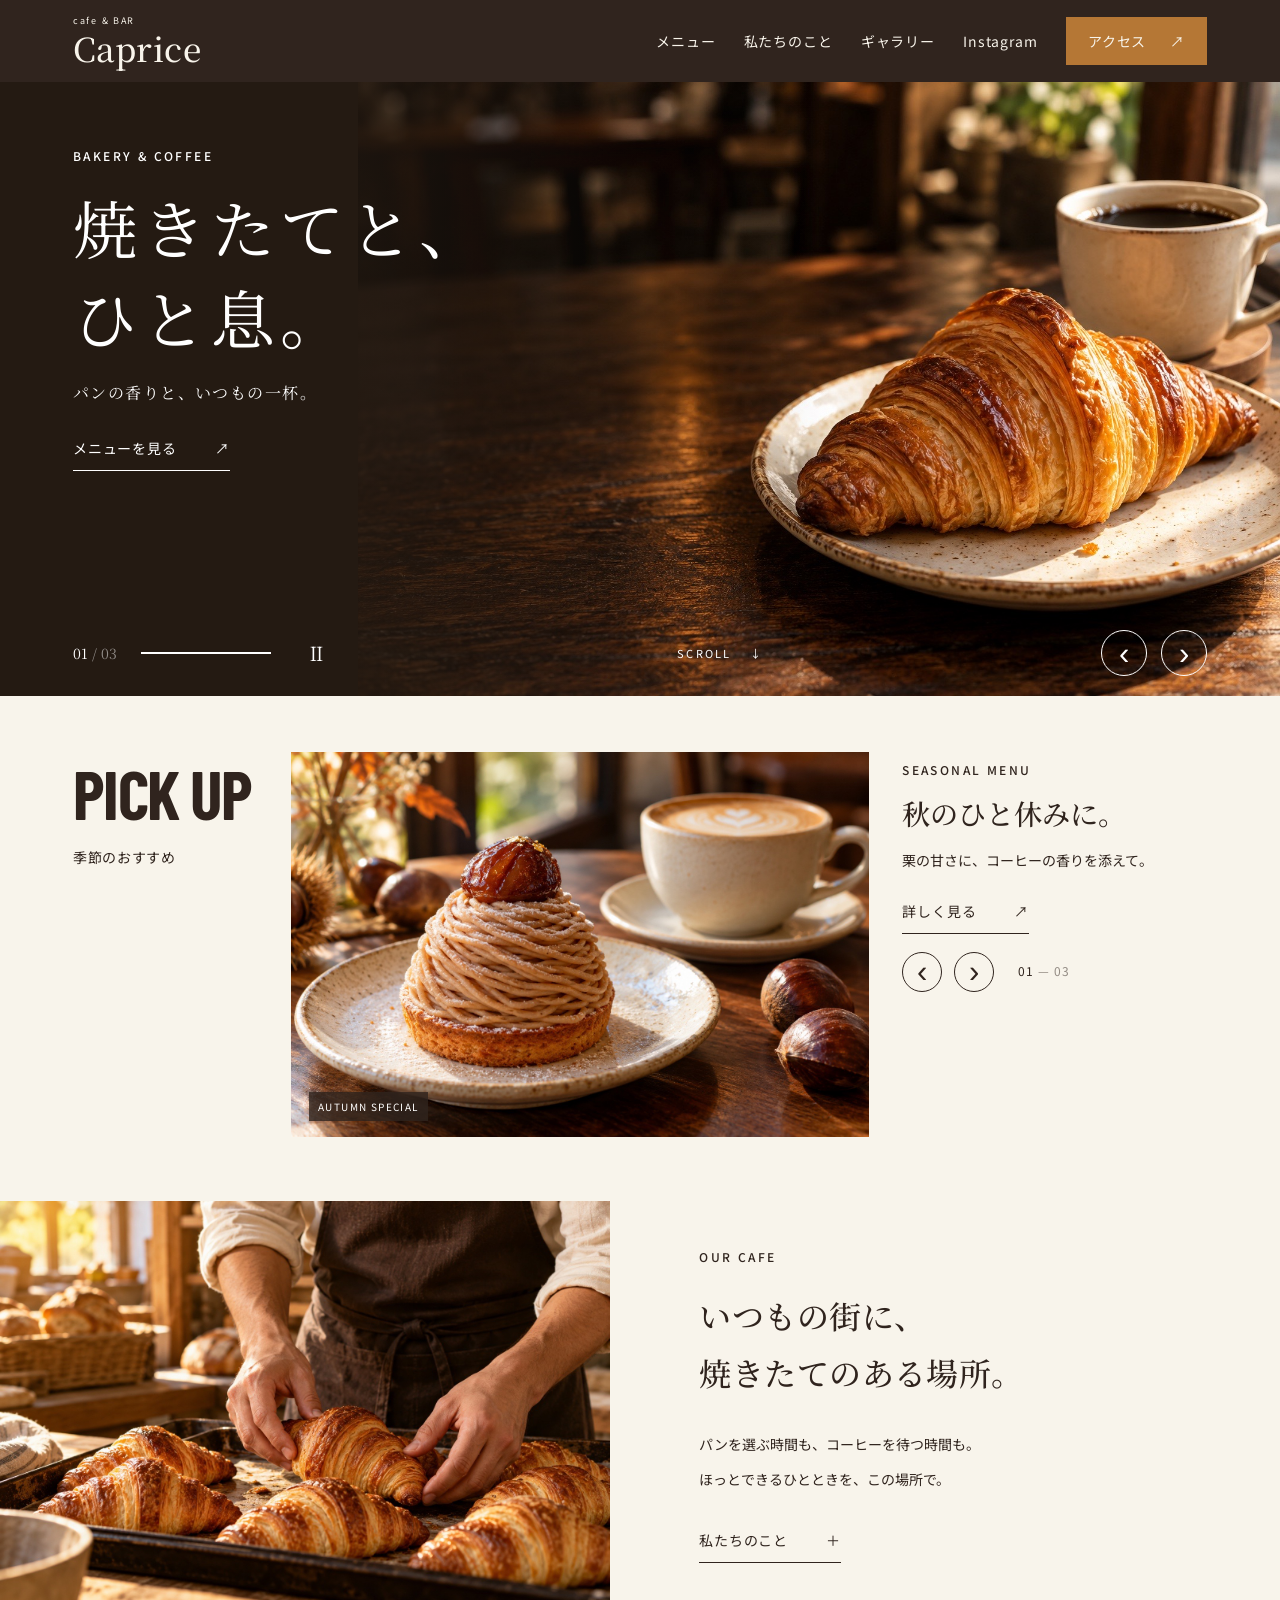
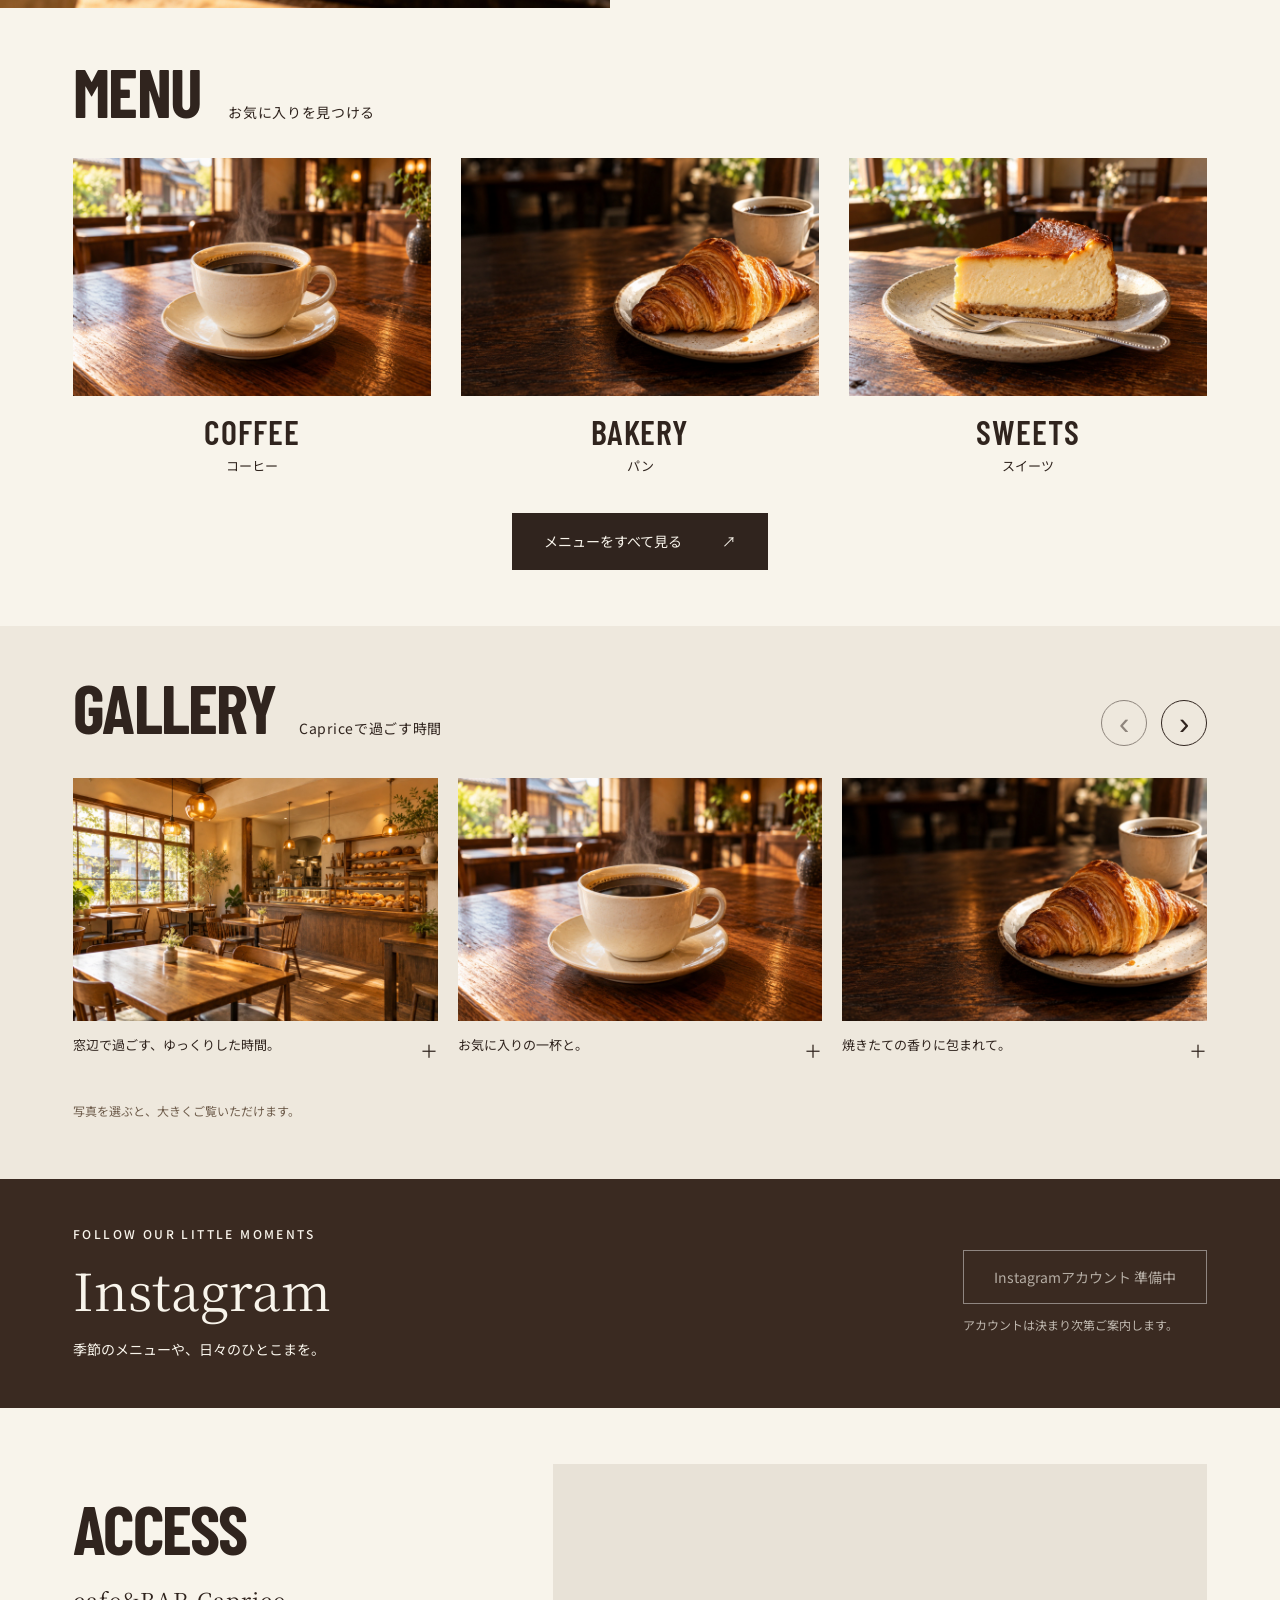
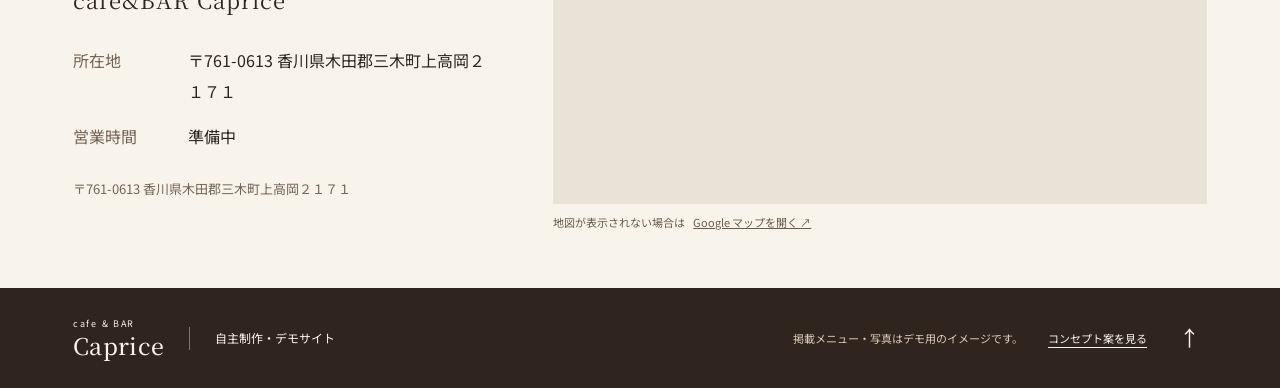
==== commit 830d2e97: "Restore original cafe design and retain concept proposal separately" ====
--- a/index.html
+++ b/index.html
@@ -1,25 +1,83 @@
 <!doctype html>
 <html lang="ja">
 <head>
-  <meta charset="utf-8"><meta name="viewport" content="width=device-width, initial-scale=1"><meta name="theme-color" content="#f6f3ec">
-  <title>cafe&amp;BAR Caprice | とりあえず、ここにしよう。</title>
-  <meta name="description" content="香川・三木町のcafe&BAR Caprice。毎日のごはんと気取らない時間を通して、地域のいつもの居場所を目指しています。自主制作のデモサイトです。">
-  <link rel="icon" type="image/svg+xml" href="data:image/svg+xml,%3Csvg xmlns='http://www.w3.org/2000/svg' viewBox='0 0 40 40'%3E%3Crect width='40' height='40' rx='8' fill='%233b4136'/%3E%3Ctext x='20' y='29' text-anchor='middle' fill='%23f6f3ec' font-family='Georgia' font-size='29'%3EC%3C/text%3E%3C/svg%3E">
-  <link rel="stylesheet" href="styles.css?v=20261004-concept"><link rel="preload" as="image" href="assets/community.jpg" fetchpriority="high">
-  <script src="site-settings.js?v=20261004-concept" defer></script><script src="app.js?v=20261004-concept" defer></script>
+  <meta charset="utf-8">
+  <meta name="viewport" content="width=device-width, initial-scale=1">
+  <meta name="theme-color" content="#30241e">
+  <title>cafe&BAR Caprice — 焼きたてと、ひと息。</title>
+  <meta name="description" content="パンの香りと、いつもの一杯。焼きたてのパンとコーヒーを楽しむ、cafe&BAR Capriceのデモサイトです。">
+  <link rel="icon" type="image/svg+xml" href="data:image/svg+xml,%3Csvg xmlns='http://www.w3.org/2000/svg' viewBox='0 0 40 40'%3E%3Crect width='40' height='40' rx='8' fill='%2330241e'/%3E%3Cpath d='M9 13h19v12a7 7 0 0 1-7 7h-5a7 7 0 0 1-7-7zm19 2h3a5 5 0 0 1 0 10h-3' fill='none' stroke='%23f8f4eb' stroke-width='3'/%3E%3C/svg%3E">
+  <link rel="stylesheet" href="styles.css?v=20261004-restored">
+  <link rel="preload" as="image" href="assets/hero.jpg" fetchpriority="high">
+  <script src="site-settings.js?v=20261004-restored" defer></script>
+  <script src="app.js?v=20261004-restored" defer></script>
 </head>
 <body id="top">
   <a class="skip-link" href="#main">本文へスキップ</a>
-  <header class="site-header header"><div class="header-inner container"><a class="wordmark" href="index.html#top" aria-label="cafe&BAR Caprice ページの先頭"><span>cafe &amp; BAR</span>Caprice</a><button class="nav-toggle" type="button" aria-expanded="false" aria-controls="navigation" aria-label="ナビゲーションを開く"><span></span><span></span></button><nav id="navigation" class="primary-nav" aria-label="メインナビゲーション"><a href="index.html#about">私たちのこと</a><a class="menu-nav-link" href="menu.html">メニュー</a><a href="index.html#gallery">ギャラリー</a><a href="index.html#access">アクセス</a></nav><span class="nav-social instagram-link" aria-disabled="true">Instagram 準備中</span></div></header>
+  <header class="header">
+    <a class="wordmark" href="index.html#top" aria-label="cafe&BAR Caprice トップ"><span>cafe &amp; BAR</span>Caprice</a>
+    <button class="nav-toggle" aria-expanded="false" aria-controls="navigation" aria-label="メニューを開く"><span></span><span></span></button>
+    <nav id="navigation" aria-label="メインナビゲーション"><a href="menu.html">メニュー</a><a href="index.html#story">私たちのこと</a><a href="index.html#gallery">ギャラリー</a><a href="index.html#instagram">Instagram</a><a class="visit-link" href="index.html#visit">アクセス <span aria-hidden="true">↗</span></a></nav>
+  </header>
   <main id="main">
-    <section class="home-hero split-section container" aria-labelledby="home-heading"><div class="hero-copy content-copy"><p class="eyebrow">香川・三木町の、いつもの居場所へ。</p><h1 id="home-heading">とりあえず、<br>ここにしよう。</h1><p class="hero-description">仕事の合間も、なんでもない日も。<br>おいしいごはんと、気取らない時間を。</p><div class="hero-actions"><a class="solid-button" href="menu.html">メニューを見る <span aria-hidden="true">→</span></a><a class="text-link" href="#about">私たちのこと <span aria-hidden="true">↓</span></a></div><p class="hero-footnote">cafe&amp;BAR Caprice</p></div><figure class="hero-visual content-visual"><img src="assets/community.jpg" alt="木のテーブルを囲み、気軽に会話を楽しむ人たちのイメージ" width="1536" height="1024" fetchpriority="high"><figcaption>気軽に集まれる場所を、ここ三木町に。</figcaption></figure></section>
-    <section class="about-section container section-pad" id="about" aria-labelledby="about-heading"><div class="concept-teaser split-section"><div class="content-visual"><img src="assets/space.jpg" alt="木と落ち着いた色合いで整えた、明るいカフェの店内イメージ" width="1536" height="1024" loading="lazy"></div><div class="content-copy"><p class="eyebrow">私たちのこと</p><h2 id="about-heading">地域の、<br>いつもの居場所に。</h2><p>ひとりでも、同僚とでも。近くで働く人も、ご近所の人も。年代や性別を問わず、肩の力を抜いて過ごせる場所を目指しています。</p><p>少しラフで、きちんと清潔。無理に話さなくても心地よく、ふとした会話も楽しめる。そんな居場所を育てたいと考えています。</p><p>働く私たちも、それぞれの目標や挑戦を応援し合えるチームに。その前向きな空気が、お店で過ごす時間にも伝わることを目指しています。</p></div></div><div class="values-grid"><article class="value-card"><span class="value-number" aria-hidden="true">01</span><h3>毎日の、ちゃんとしたごはん。</h3><p>栄養のバランスにも、お財布にも気を配って。日々の食事として選びやすいごはんを目指しています。</p></article><article class="value-card"><span class="value-number" aria-hidden="true">02</span><h3>気取らず、心地よく。</h3><p>飾りすぎず、少し無骨で、きちんと整っている。仕事着のままでも立ち寄りやすい空間を目指しています。</p></article><article class="value-card"><span class="value-number" aria-hidden="true">03</span><h3>自然につながる、距離感。</h3><p>ゆっくり過ごす人も、会話を楽しむ人も、それぞれのペースで。自然なつながりが生まれる場所を目指しています。</p></article></div></section>
-    <section class="meal-section container section-pad" aria-labelledby="meal-heading"><div class="section-heading"><div><p class="eyebrow">毎日のごはんと、ひと休み</p><h2 id="meal-heading">ちゃんと食べて、ほっとする。</h2></div><p>栄養のバランスにも、お財布にも気を配って。<br>日々の暮らしに寄り添うごはんを目指しています。</p></div><div class="menu-grid"><a class="menu-card" href="menu.html?category=lunch"><div class="menu-photo"><img src="assets/lunch.jpg" alt="主菜、野菜の副菜、ごはん、汁物を並べたランチプレートのイメージ" width="1536" height="1024" loading="lazy"></div><p class="eyebrow">ランチ</p><h3>日替わりごはん</h3><p>主菜と野菜、ごはんを、ひとつのプレートに。</p><span class="card-link">メニューを見る <span aria-hidden="true">→</span></span></a><a class="menu-card" href="menu.html?category=coffee"><div class="menu-photo"><img src="assets/coffee.jpg" alt="陶器のカップに注がれたコーヒーのイメージ" width="1536" height="1024" loading="lazy"></div><p class="eyebrow">コーヒー</p><h3>コーヒー</h3><p>話したい日にも、ひとりでひと息つきたい日にも。</p><span class="card-link">メニューを見る <span aria-hidden="true">→</span></span></a><a class="menu-card" href="menu.html?category=sweets"><div class="menu-photo"><img src="assets/cheesecake.jpg" alt="焼き色のついたチーズケーキのイメージ" width="1536" height="1024" loading="lazy"></div><p class="eyebrow">スイーツ</p><h3>チーズケーキ</h3><p>気分をゆるめる、小さな甘いひと休み。</p><span class="card-link">メニューを見る <span aria-hidden="true">→</span></span></a></div><div class="menu-all"><a class="solid-button" href="menu.html">メニューを見る <span aria-hidden="true">→</span></a></div><p class="catalog-note">写真・メニューはイメージです。提供内容・価格は、決まり次第ご案内します。</p></section>
-    <section class="gallery-section container section-pad" id="gallery" aria-labelledby="gallery-heading"><div class="section-heading"><div><p class="eyebrow">過ごす時間のイメージ</p><h2 id="gallery-heading">Capriceで、過ごす時間。</h2></div><p>ごはん、ひと息、ふとした会話。<br>私たちが目指す場所の雰囲気を、写真で。</p></div><p class="gallery-note">写真を選ぶと、大きくご覧いただけます。</p><div class="gallery-grid" id="gallery-grid"><button class="gallery-item" type="button" data-gallery="0" aria-label="木と自然光の、落ち着いた空間。 写真を拡大"><img src="assets/space.jpg" alt="木の椅子とテーブルが並ぶ、明るいカフェの店内イメージ" width="1536" height="1024" loading="lazy"><span class="gallery-caption"><span>木と自然光の、落ち着いた空間。</span><span aria-hidden="true">＋</span></span></button><button class="gallery-item" type="button" data-gallery="1" aria-label="ちゃんと食べて、ほっとする。 写真を拡大"><img src="assets/lunch.jpg" alt="主菜と野菜の副菜、ごはん、汁物を並べたランチのイメージ" width="1536" height="1024" loading="lazy"><span class="gallery-caption"><span>ちゃんと食べて、ほっとする。</span><span aria-hidden="true">＋</span></span></button><button class="gallery-item" type="button" data-gallery="2" aria-label="ひとりでも、誰かとでも。 写真を拡大"><img src="assets/community.jpg" alt="テーブルを囲んで気軽に会話を楽しむ人たちのイメージ" width="1536" height="1024" loading="lazy"><span class="gallery-caption"><span>ひとりでも、誰かとでも。</span><span aria-hidden="true">＋</span></span></button><button class="gallery-item" type="button" data-gallery="3" aria-label="ひと息の、いつもの一杯。 写真を拡大"><img src="assets/coffee.jpg" alt="陶器のカップに注いだコーヒーのイメージ" width="1536" height="1024" loading="lazy"><span class="gallery-caption"><span>ひと息の、いつもの一杯。</span><span aria-hidden="true">＋</span></span></button><button class="gallery-item" type="button" data-gallery="4" aria-label="午後に、小さな甘い時間。 写真を拡大"><img src="assets/cheesecake.jpg" alt="焼き色のついたチーズケーキのイメージ" width="1536" height="1024" loading="lazy"><span class="gallery-caption"><span>午後に、小さな甘い時間。</span><span aria-hidden="true">＋</span></span></button><button class="gallery-item" type="button" data-gallery="5" aria-label="気分をゆるめる、ひと休み。 写真を拡大"><img src="assets/seasonal.jpg" alt="ケーキとカフェラテを並べた、甘いひと休みのイメージ" width="1536" height="1024" loading="lazy"><span class="gallery-caption"><span>気分をゆるめる、ひと休み。</span><span aria-hidden="true">＋</span></span></button></div><p class="catalog-note">掲載写真はデモ用に制作したイメージです。実際の店舗・スタッフ・提供メニューの写真ではありません。</p></section>
-    <section class="access-section container section-pad" id="access" aria-labelledby="access-heading"><div class="section-heading"><div><p class="eyebrow">アクセス</p><h2 id="access-heading">三木町上高岡で。</h2></div><p>日々の途中に、ふらっと立ち寄れる場所へ。</p></div><div class="access-layout"><div class="access-copy"><h3>cafe&amp;BAR Caprice</h3><dl class="visit-facts"><dt>住所</dt><dd data-address>〒761-0613 香川県木田郡三木町上高岡２１７１</dd><dt>営業時間</dt><dd data-hours>ご案内準備中</dd></dl><div class="info-note"><p>営業時間は、決まり次第このページでご案内します。</p></div><a class="text-link map-external-link" href="https://www.google.com/maps/search/?api=1&amp;query=%E3%80%92761-0613%20%E9%A6%99%E5%B7%9D%E7%9C%8C%E6%9C%A8%E7%94%B0%E9%83%A1%E4%B8%89%E6%9C%A8%E7%94%BA%E4%B8%8A%E9%AB%98%E5%B2%A1%EF%BC%92%EF%BC%91%EF%BC%97%EF%BC%91" target="_blank" rel="noopener noreferrer">Google マップで開く <span aria-hidden="true">↗</span><span class="sr-only">（新しいタブ）</span></a><p class="map-note">地図は指定住所をもとに表示しています。</p></div><div class="map-wrap"><iframe id="access-map" src="https://maps.google.com/maps?q=%E3%80%92761-0613%20%E9%A6%99%E5%B7%9D%E7%9C%8C%E6%9C%A8%E7%94%B0%E9%83%A1%E4%B8%89%E6%9C%A8%E7%94%BA%E4%B8%8A%E9%AB%98%E5%B2%A1%EF%BC%92%EF%BC%91%EF%BC%97%EF%BC%91&amp;output=embed" title="cafe&amp;BAR Caprice 指定住所の地図" loading="lazy" referrerpolicy="no-referrer-when-downgrade" allowfullscreen></iframe><p class="map-fallback">地図が表示されない場合は、<a class="map-external-link" href="https://www.google.com/maps/search/?api=1&amp;query=%E3%80%92761-0613%20%E9%A6%99%E5%B7%9D%E7%9C%8C%E6%9C%A8%E7%94%B0%E9%83%A1%E4%B8%89%E6%9C%A8%E7%94%BA%E4%B8%8A%E9%AB%98%E5%B2%A1%EF%BC%92%EF%BC%91%EF%BC%97%EF%BC%91" target="_blank" rel="noopener noreferrer">Google マップをご利用ください<span class="sr-only">（新しいタブ）</span> ↗</a>。</p></div></div></section>
+    <section class="hero" aria-label="カフェのおすすめ" aria-roledescription="カルーセル">
+      <div class="hero-images" aria-hidden="true">
+        <img class="hero-image active" src="assets/hero.jpg" alt="" width="1536" height="1024" fetchpriority="high">
+        <img class="hero-image" src="assets/seasonal.jpg" alt="" width="1536" height="1024">
+        <img class="hero-image" src="assets/story.jpg" alt="" width="1536" height="1024">
+      </div>
+      <div class="hero-shade"></div>
+      <div class="hero-copy">
+        <p class="eyebrow">BAKERY &amp; COFFEE</p>
+        <h1>焼きたてと、<br>ひと息。</h1>
+        <p class="hero-description">パンの香りと、いつもの一杯。</p>
+        <a class="text-link light" href="menu.html">メニューを見る <span aria-hidden="true">↗</span></a>
+      </div>
+      <div class="hero-controls">
+        <div class="hero-state"><span id="hero-count">01 <span class="muted">/ 03</span></span><span class="progress-track"><span id="hero-progress"></span></span><button id="hero-pause" class="icon-button" aria-label="スライドの自動再生を停止"><span aria-hidden="true">Ⅱ</span></button></div>
+        <span class="scroll-hint">SCROLL <span aria-hidden="true">↓</span></span>
+        <div class="arrows"><button class="circle light" id="hero-prev" aria-label="前の写真">‹</button><button class="circle light" id="hero-next" aria-label="次の写真">›</button></div>
+      </div>
+      <span class="sr-only" id="hero-status" aria-live="polite"></span>
+    </section>
+
+    <section class="pickup section-pad" id="pickup" aria-labelledby="pickup-heading">
+      <div class="section-heading reveal"><h2 id="pickup-heading">PICK UP</h2><p>季節のおすすめ</p></div>
+      <div class="pickup-visual reveal"><img id="pickup-image" src="assets/seasonal.jpg" alt="栗のモンブランとカフェラテ" width="1536" height="1024" loading="lazy"><span class="image-tag" id="pickup-tag">AUTUMN SPECIAL</span></div>
+      <div class="pickup-copy reveal">
+        <div id="pickup-text" aria-live="polite" aria-atomic="true"><p class="eyebrow" id="pickup-label">SEASONAL MENU</p><h3 id="pickup-title">秋のひと休みに。</h3><p id="pickup-description">栗の甘さに、<wbr>コーヒーの香りを添えて。</p></div>
+        <button class="text-link" id="pickup-detail" data-detail="seasonal">詳しく見る <span aria-hidden="true">↗</span></button>
+        <div class="pickup-controls"><button class="circle" id="pickup-prev" aria-label="前のおすすめ">‹</button><button class="circle" id="pickup-next" aria-label="次のおすすめ">›</button><span id="pickup-count" aria-label="3件中1件目">01 <span class="muted">— 03</span></span></div>
+      </div>
+    </section>
+
+    <section class="story" id="story" aria-labelledby="story-heading">
+      <div class="story-images reveal"><img class="baker-photo" src="assets/story.jpg" alt="焼き上がったクロワッサンをトレーに並べる手元" width="1536" height="1024" loading="lazy"><div class="story-inset"><img src="assets/coffee.jpg" alt="陶器のカップに注がれたコーヒー" width="1536" height="1024" loading="lazy"><span>A LITTLE MOMENT, EVERY DAY.</span></div></div>
+      <div class="story-copy reveal"><p class="eyebrow">OUR CAFE</p><h2 id="story-heading"><span>いつもの街に、</span><span>焼きたてのある場所。</span></h2><p>パンを選ぶ時間も、<wbr>コーヒーを待つ時間も。<br>ほっとできるひとときを、この場所で。</p><details class="story-more"><summary class="text-link">私たちのこと <span aria-hidden="true">＋</span></summary><p>さくっとしたひと口と、ふわりと広がるバターの香り。お気に入りのパンに、淹れたてのコーヒーを合わせて。ひとりで過ごす朝も、誰かと話したい午後も、気軽に立ち寄れるカフェをイメージしました。</p></details></div>
+    </section>
+
+    <section class="menu section-pad" id="menu" aria-labelledby="menu-heading">
+      <div class="section-heading inline reveal"><h2 id="menu-heading">MENU</h2><p>お気に入りを見つける</p></div>
+      <div class="menu-grid">
+        <button class="menu-item reveal" data-detail="coffee"><div class="menu-photo"><img src="assets/coffee.jpg" alt="陶器のカップに注がれたコーヒー" width="1536" height="1024" loading="lazy"><span aria-hidden="true">↗</span></div><h3>COFFEE</h3><p>コーヒー</p></button>
+        <button class="menu-item reveal" data-detail="bakery"><div class="menu-photo bakery-photo"><img src="assets/hero.jpg" alt="香ばしく焼き上げたクロワッサン" width="1536" height="1024" loading="lazy"><span aria-hidden="true">↗</span></div><h3>BAKERY</h3><p>パン</p></button>
+        <button class="menu-item reveal" data-detail="cheesecake"><div class="menu-photo"><img src="assets/cheesecake.jpg" alt="焼き色のついたチーズケーキ" width="1536" height="1024" loading="lazy"><span aria-hidden="true">↗</span></div><h3>SWEETS</h3><p>スイーツ</p></button>
+      </div>
+      <div class="menu-all"><a class="solid-button" href="menu.html">メニューをすべて見る <span aria-hidden="true">↗</span></a></div>
+    </section>
+
+<section class="gallery section-pad" id="gallery" aria-labelledby="gallery-heading">
+      <div class="gallery-heading"><div class="section-heading inline"><h2 id="gallery-heading">GALLERY</h2><p>Capriceで過ごす時間</p></div><div class="arrows"><button class="circle" id="gallery-scroll-prev" aria-label="ギャラリーを左へ">‹</button><button class="circle" id="gallery-scroll-next" aria-label="ギャラリーを右へ">›</button></div></div>
+      <div class="gallery-track" id="gallery-track" aria-label="カフェの写真一覧" tabindex="0">
+        <button class="gallery-item" data-gallery="0" aria-label="窓辺で過ごす、ゆっくりした時間。 写真を拡大"><img src="assets/interior.jpg" alt="窓辺で過ごす、ゆっくりした時間。" width="1536" height="1024" loading="lazy"><span class="gallery-caption"><span>窓辺で過ごす、ゆっくりした時間。</span><span aria-hidden="true">＋</span></span></button><button class="gallery-item" data-gallery="1" aria-label="お気に入りの一杯と。 写真を拡大"><img src="assets/coffee.jpg" alt="お気に入りの一杯と。" width="1536" height="1024" loading="lazy"><span class="gallery-caption"><span>お気に入りの一杯と。</span><span aria-hidden="true">＋</span></span></button><button class="gallery-item" data-gallery="2" aria-label="焼きたての香りに包まれて。 写真を拡大"><img src="assets/hero.jpg" alt="焼きたての香りに包まれて。" width="1536" height="1024" loading="lazy"><span class="gallery-caption"><span>焼きたての香りに包まれて。</span><span aria-hidden="true">＋</span></span></button><button class="gallery-item" data-gallery="3" aria-label="午後に、甘いひと休み。 写真を拡大"><img src="assets/cheesecake.jpg" alt="午後に、甘いひと休み。" width="1536" height="1024" loading="lazy"><span class="gallery-caption"><span>午後に、甘いひと休み。</span><span aria-hidden="true">＋</span></span></button><button class="gallery-item" data-gallery="4" aria-label="ひとつずつ、丁寧に。 写真を拡大"><img src="assets/story.jpg" alt="ひとつずつ、丁寧に。" width="1536" height="1024" loading="lazy"><span class="gallery-caption"><span>ひとつずつ、丁寧に。</span><span aria-hidden="true">＋</span></span></button><button class="gallery-item" data-gallery="5" aria-label="季節のおいしさを楽しむ。 写真を拡大"><img src="assets/seasonal.jpg" alt="季節のおいしさを楽しむ。" width="1536" height="1024" loading="lazy"><span class="gallery-caption"><span>季節のおいしさを楽しむ。</span><span aria-hidden="true">＋</span></span></button>
+      </div><p class="gallery-note">写真を選ぶと、大きくご覧いただけます。</p>
+    </section>
+    <section class="instagram section-pad" id="instagram" aria-labelledby="instagram-heading"><div><p class="eyebrow">FOLLOW OUR LITTLE MOMENTS</p><h2 id="instagram-heading">Instagram</h2><p>季節のメニューや、日々のひとこまを。</p></div><div class="instagram-action"><a class="outline-button instagram-link" aria-disabled="true">Instagramアカウント 準備中</a><p>アカウントは決まり次第ご案内します。</p></div></section>
+    <section class="access section-pad" id="visit" aria-labelledby="access-heading"><div class="access-copy"><div class="section-heading"><h2 id="access-heading">ACCESS</h2><p>cafe&amp;BAR Caprice</p></div><dl class="visit-facts"><dt>所在地</dt><dd data-address>〒761-0613 香川県木田郡三木町上高岡２１７１</dd><dt>営業時間</dt><dd data-hours>準備中</dd></dl><p class="map-note">〒761-0613 香川県木田郡三木町上高岡２１７１</p></div><div class="map-wrap"><iframe id="access-map" src="https://maps.google.com/maps?q=%E3%80%92761-0613%20%E9%A6%99%E5%B7%9D%E7%9C%8C%E6%9C%A8%E7%94%B0%E9%83%A1%E4%B8%89%E6%9C%A8%E7%94%BA%E4%B8%8A%E9%AB%98%E5%B2%A1%EF%BC%92%EF%BC%91%EF%BC%97%EF%BC%91&amp;output=embed" title="cafe&amp;BAR Caprice アクセスマップ" loading="lazy" referrerpolicy="no-referrer-when-downgrade" allowfullscreen></iframe><p class="map-fallback">地図が表示されない場合は<a href="https://www.google.com/maps/search/?api=1&amp;query=%E3%80%92761-0613%20%E9%A6%99%E5%B7%9D%E7%9C%8C%E6%9C%A8%E7%94%B0%E9%83%A1%E4%B8%89%E6%9C%A8%E7%94%BA%E4%B8%8A%E9%AB%98%E5%B2%A1%EF%BC%92%EF%BC%91%EF%BC%97%EF%BC%91" target="_blank" rel="noopener noreferrer">Google マップを開く ↗</a></p></div></section>
   </main>
-  <section class="social-strip container" aria-labelledby="social-heading"><div class="social-copy"><p class="eyebrow">日々のお知らせ</p><h2 id="social-heading">Capriceの、いつもの日々。</h2><p>お店からのお知らせは、Instagramでもご案内する予定です。</p></div><div class="instagram-action"><span class="outline-button instagram-link" aria-disabled="true">Instagram 準備中</span><p class="instagram-message">アカウントは決まり次第ご案内します。</p></div></section>
-  <footer class="site-footer"><div class="footer-main container"><a class="wordmark" href="index.html#top" aria-label="cafe&BAR Caprice ページの先頭"><span>cafe &amp; BAR</span>Caprice</a><nav class="footer-nav" aria-label="フッターナビゲーション"><a href="index.html#about">私たちのこと</a><a class="menu-nav-link" href="menu.html">メニュー</a><a href="index.html#gallery">ギャラリー</a><a href="index.html#access">アクセス</a></nav><a class="back-top" href="index.html#top" aria-label="ページの先頭へ">↑</a></div><div class="footer-meta container"><p data-address>〒761-0613 香川県木田郡三木町上高岡２１７１</p><p>自主制作・デモサイト。掲載写真・メニューはイメージです。実際の提供内容・価格は未確定です。</p><small>© cafe&amp;BAR Caprice</small></div></footer>
-  <dialog id="gallery-dialog" aria-labelledby="gallery-dialog-title"><div class="lightbox-toolbar"><h2 id="gallery-dialog-title">写真を見る</h2><span id="gallery-counter" aria-live="polite"></span><button id="gallery-close" class="circle" type="button" aria-label="写真を閉じる" autofocus>×</button></div><div class="lightbox-stage"><button id="gallery-prev" class="circle" type="button" aria-label="前の写真">‹</button><img id="gallery-full-image" alt="" width="1536" height="1024"><button id="gallery-next" class="circle" type="button" aria-label="次の写真">›</button></div><p id="gallery-full-caption" aria-live="polite"></p><p id="gallery-error" role="status" hidden>写真を読み込めませんでした。前後の写真をお試しください。</p></dialog>
+  <footer><a class="wordmark" href="index.html#top"><span>cafe &amp; BAR</span>Caprice</a><p>自主制作・デモサイト</p><span>掲載メニュー・写真はデモ用のイメージです。</span><a class="design-comparison" href="concept/index.html">コンセプト案を見る</a><a class="back-top" href="index.html#top" aria-label="ページの先頭へ">↑</a></footer>
+  <dialog id="gallery-dialog" aria-labelledby="gallery-dialog-title"><div class="lightbox-toolbar"><h2 id="gallery-dialog-title">GALLERY</h2><span id="gallery-counter" aria-live="polite"></span><button id="gallery-close" class="circle" aria-label="ギャラリーを閉じる" autofocus>×</button></div><div class="lightbox-stage"><button id="gallery-prev" class="circle" aria-label="前のギャラリー写真">‹</button><img id="gallery-full-image" alt="" width="1536" height="1024"><button id="gallery-next" class="circle" aria-label="次のギャラリー写真">›</button></div><p id="gallery-full-caption" aria-live="polite"></p><p id="gallery-error" hidden>写真を読み込めませんでした。前後の写真をお試しください。</p></dialog>
+  <dialog id="detail-dialog" aria-labelledby="dialog-title"><button class="dialog-close circle" aria-label="閉じる" autofocus>×</button><div id="dialog-content"></div></dialog>
 </body>
 </html>
+
--- a/styles.css
+++ b/styles.css
@@ -1,340 +1,28 @@
-/* Caprice: a shared visual system for the homepage and menu. */
-:root {
-  --paper: #f6f3eb;
-  --surface: #eeeee5;
-  --white: #fffdf8;
-  --ink: #30392f;
-  --muted: #62695e;
-  --accent: #a05236;
-  --line: #d7dacd;
-  --gutter: clamp(20px, 4vw, 48px);
-  --content-width: 1160px;
-  --sans: -apple-system, BlinkMacSystemFont, 'Hiragino Kaku Gothic ProN', 'Yu Gothic', Meiryo, sans-serif;
-  --serif: Georgia, 'Times New Roman', serif;
-}
+@import url('https://fonts.googleapis.com/css2?family=Barlow+Condensed:wght@600;700&family=Noto+Sans+JP:wght@400;500&family=Noto+Serif+JP:wght@400;500&display=swap');
+:root{--ink:#30241e;--paper:#f8f4eb;--gold:#b57735;--serif:'Noto Serif JP','Yu Mincho',serif;--sans:'Noto Sans JP',sans-serif;--display:'Barlow Condensed','Arial Narrow',sans-serif;--gutter:clamp(24px,5.7vw,100px)}
+*{box-sizing:border-box}html{scroll-behavior:smooth;scroll-padding-top:96px}body{margin:0;background:var(--paper);color:var(--ink);font-family:var(--sans);font-size:16px;line-height:1.9;-webkit-font-smoothing:antialiased}body.modal-open{overflow:hidden}button,a{-webkit-tap-highlight-color:transparent}button{color:inherit;font:inherit;cursor:pointer}a{color:inherit;text-decoration:none}button{background:none;border:0}button:disabled{cursor:default;opacity:.5}img{display:block;max-width:100%;object-fit:cover}h1,h2,h3,p{margin:0}button:focus-visible,a:focus-visible,summary:focus-visible{outline:3px solid var(--gold);outline-offset:6px}.sr-only{position:absolute;width:1px;height:1px;padding:0;overflow:hidden;clip:rect(0,0,0,0);white-space:nowrap}.skip-link{position:fixed;top:-100px;left:20px;background:white;color:var(--ink);padding:10px;z-index:100}.skip-link:focus{top:12px}.header{height:82px;padding:0 var(--gutter);display:flex;align-items:center;justify-content:space-between;background:var(--ink);color:var(--paper);position:sticky;top:0;z-index:30}.wordmark{font-family:var(--display);font-size:35px;font-weight:600;letter-spacing:.15em;white-space:nowrap;line-height:1}nav{display:flex;gap:38px;align-items:center;font-size:14px;letter-spacing:.06em}nav a{transition:opacity .2s}nav a:hover{opacity:.7}nav .visit-link{background:var(--gold);padding:11px 22px;display:flex;gap:24px}.nav-toggle{display:none}.eyebrow{font-size:12px;font-weight:500;letter-spacing:.2em;line-height:1.7}.hero{height:min(740px,calc(100svh - 82px));min-height:570px;position:relative;isolation:isolate;overflow:hidden;color:white;background:#38271c}.hero-images,.hero-image,.hero-shade{position:absolute;inset:0;width:100%;height:100%}.hero-image{opacity:0;transition:opacity 1.5s ease,transform 8s linear;transform:scale(1.045);object-position:center 56%}.hero-image.active{opacity:1;transform:scale(1)}.hero-shade{background:linear-gradient(90deg,rgba(19,12,7,.65),rgba(19,12,7,.1) 66%);z-index:1}.hero-copy{position:relative;z-index:2;padding:clamp(62px,7.5vw,120px) var(--gutter) 100px}.hero h1{font:400 clamp(54px,5.9vw,94px)/1.43 var(--serif);letter-spacing:.08em;margin:24px 0 22px}.hero-description{font-family:var(--serif);font-size:clamp(16px,1.35vw,21px);letter-spacing:.09em}.text-link{display:inline-flex;align-items:center;gap:38px;padding:8px 0;border-bottom:1px solid currentColor;font-size:14px;letter-spacing:.06em;text-align:left;transition:gap .25s}.text-link:hover{gap:49px}.hero-copy .text-link{margin-top:26px}.hero-controls{position:absolute;bottom:33px;left:var(--gutter);right:var(--gutter);z-index:3;display:flex;justify-content:space-between;align-items:center}.hero-state{display:flex;gap:24px;align-items:center;font-family:var(--serif);font-size:14px}.muted{opacity:.5}.progress-track{height:2px;width:130px;background:#ffffff4d;display:block;overflow:hidden}#hero-progress{display:block;width:0;height:100%;background:white}#hero-progress.playing{animation:progress 6500ms linear forwards}@keyframes progress{to{width:100%}}.icon-button{min-width:44px;min-height:44px;font-size:19px;color:white}.arrows{display:flex;gap:14px}.circle{border:1px solid currentColor;border-radius:50%;width:46px;height:46px;display:inline-grid;place-items:center;font:300 31px/1 Arial,sans-serif;transition:background .2s,color .2s}.circle:hover{background:var(--ink);color:var(--paper)}.circle.light:hover{background:white;color:var(--ink)}.scroll-hint{font-size:11px;letter-spacing:.2em;display:flex;gap:18px;align-items:center}.section-pad{padding:80px var(--gutter)}.section-heading h2{font:700 clamp(52px,5.3vw,80px)/1 var(--display);letter-spacing:-.025em}.section-heading p{font-size:14px;letter-spacing:.05em;margin-top:16px}.pickup{display:grid;grid-template-columns:.85fr 2.5fr 1.25fr;gap:30px;align-items:center}.pickup .section-heading{align-self:start;padding-top:8px}.pickup-visual{position:relative;overflow:hidden}.pickup-visual img{width:100%;aspect-ratio:1.55;transition:opacity .22s,transform .8s}.pickup-visual:hover img{transform:scale(1.025)}.image-tag{position:absolute;left:18px;bottom:16px;font-size:10px;letter-spacing:.14em;color:white;background:#30241ec9;padding:5px 9px}.pickup-copy{padding-left:8px}.pickup-copy h3{font:500 clamp(23px,2.2vw,33px)/1.65 var(--serif);margin:12px 0 15px;white-space:nowrap}.pickup-copy>div>p:not(.eyebrow){font-size:14px;line-height:2}.pickup-copy .text-link{margin-top:16px}.pickup-controls{display:flex;gap:12px;align-items:center;margin-top:32px}.pickup-controls>span{font-size:12px;margin-left:12px;white-space:nowrap;letter-spacing:.08em}.pickup-controls .circle{width:40px;height:40px}.story{display:grid;grid-template-columns:1.2fr 1fr;gap:7vw;align-items:center;padding:16px var(--gutter) 60px 0}.story-images{position:relative;padding-bottom:54px}.baker-photo{width:100%;aspect-ratio:1.45}.story-inset{position:absolute;width:32%;height:61%;right:-3%;bottom:0;background:var(--ink);border:3px solid var(--paper);box-shadow:0 10px 30px #30241e15;overflow:hidden}.story-inset img{height:100%;width:100%;object-position:88% center}.story-inset span{position:absolute;bottom:16px;left:12px;right:8px;color:white;font-size:8px;letter-spacing:.13em}.story-copy{padding-bottom:40px}.story-copy h2{font:500 clamp(25px,2.6vw,40px)/1.8 var(--serif);margin:20px 0 25px;letter-spacing:.015em}.story-copy h2 span{display:block}.story-copy>p:not(.eyebrow){font-size:14px;line-height:2.5}.story-more{margin-top:22px}.story-more summary{list-style:none;cursor:pointer}.story-more summary::-webkit-details-marker{display:none}.story-more p{margin-top:20px;font-size:14px;line-height:2.3;max-width:440px}.story-more[open] summary span{transform:rotate(45deg)}.inline{display:flex;gap:28px;align-items:baseline;margin-bottom:32px}.menu{padding-top:20px;padding-bottom:70px}.menu-grid{display:grid;grid-template-columns:repeat(3,1fr);gap:30px}.menu-item{padding:0;text-align:center;width:100%}.menu-photo{height:auto;aspect-ratio:1.55;overflow:hidden;position:relative}.menu-photo img{width:100%;height:100%;transition:transform .7s}.menu-photo span{position:absolute;bottom:12px;right:12px;background:var(--paper);width:35px;height:35px;border-radius:50%;display:grid;place-items:center;opacity:0;transform:translateY(8px);transition:.3s}.menu-item:hover .menu-photo span,.menu-item:focus-visible .menu-photo span{opacity:1;transform:none}.menu-item:hover img{transform:scale(1.05)}.coffee-photo img{width:180%;max-width:none;height:180%;transform:translate(-40%,-7%);object-position:right top}.menu-item:hover .coffee-photo img{transform:translate(-40%,-7%) scale(1.04)}.bakery-photo img{width:125%;max-width:none;height:125%;transform:translate(-16%,-18%)}.menu-item:hover .bakery-photo img{transform:translate(-16%,-18%) scale(1.04)}.menu-item h3{font:600 34px/1.1 var(--display);letter-spacing:.025em;margin-top:17px}.menu-item p{font-size:13px;margin-top:3px}.menu-all{text-align:center;margin-top:35px}.solid-button{background:var(--ink);color:var(--paper);padding:15px 32px;font-size:14px;display:inline-flex;gap:40px;align-items:center;transition:background .25s}.solid-button:hover{background:#654b37}.visit{display:flex;justify-content:space-between;align-items:center;gap:24px;padding:65px var(--gutter);background:linear-gradient(90deg,#211710bd,#21171070),url('assets/hero.jpg') center 20%/cover;color:var(--paper)}.visit h2{font:400 clamp(30px,3vw,46px)/1.7 var(--serif);letter-spacing:.08em;margin-top:10px}.outline-button{border:1px solid #ffffffaa;padding:13px 30px;display:flex;gap:45px;align-items:center;font-size:14px;transition:background .25s}.outline-button:hover{background:#ffffff20}footer{display:flex;gap:25px;align-items:center;padding:30px var(--gutter);background:var(--ink);color:var(--paper)}footer .wordmark{font-size:23px}footer p{font-size:12px;border-left:1px solid #ffffff60;padding-left:25px}footer>span{font-size:11px;color:#ddcbb8;margin-left:auto}.back-top{font-size:21px;min-width:35px;text-align:center}.reveal{opacity:1}.js-motion .reveal{opacity:0;transform:translateY(24px);transition:opacity .85s ease,transform .85s ease}.js-motion .reveal.visible{opacity:1;transform:none}dialog{background:var(--paper);color:var(--ink);border:0;padding:0;width:min(850px,calc(100% - 36px));max-height:88svh;overscroll-behavior:contain}dialog::backdrop{background:#1b120cbd;backdrop-filter:blur(5px)}.dialog-close{position:sticky;top:16px;float:right;margin:16px 16px -62px 0;z-index:2;background:var(--paper)}.detail-photo{width:100%;height:300px}.detail-body{padding:35px 42px 42px}.detail-body h2{font:500 30px/1.7 var(--serif);margin:10px 0 18px}.detail-body p{font-size:15px;line-height:2.2}.detail-note{border-top:1px solid #30241e25;margin-top:25px;padding-top:18px;color:#756454;font-size:12px!important}.dialog-menu{display:grid;gap:0;margin-top:15px}.dialog-menu button{display:flex;align-items:center;gap:22px;padding:18px 0;border-bottom:1px solid #30241e25;text-align:left}.dialog-menu img{width:105px;height:75px}.dialog-menu strong{display:block;font-weight:500}.dialog-menu small{display:block;color:#756454}.dialog-menu button:hover{background:#e9e0d255}.visit-facts{display:grid;grid-template-columns:100px 1fr;gap:15px;margin:25px 0}.visit-facts dt{color:#756454}.visit-facts dd{margin:0}
+@media(min-width:1700px){main{max-width:1920px;margin:auto}.header,footer{padding-left:max(var(--gutter),calc((100vw - 1720px)/2));padding-right:max(var(--gutter),calc((100vw - 1720px)/2))}}
+@media(max-width:1100px){nav{gap:22px}.pickup{grid-template-columns:.7fr 1.8fr 1.3fr;gap:20px}.pickup-copy h3{font-size:25px}.pickup-controls{gap:8px}.pickup-controls>span{margin-left:5px}.story{gap:6vw}.story-copy h2{font-size:28px}.story-copy>p:not(.eyebrow){font-size:13px}footer{flex-wrap:wrap}footer>span{margin-left:0}}
+@media(max-width:760px){html{scroll-padding-top:80px}.header{height:70px}.wordmark{font-size:28px}.nav-toggle{display:flex;flex-direction:column;justify-content:center;gap:7px;width:44px;height:44px;padding:8px;position:relative;z-index:2}.nav-toggle span{height:1px;background:var(--paper);width:100%;transition:.3s}.nav-toggle[aria-expanded=true] span:first-child{transform:translateY(4px) rotate(45deg)}.nav-toggle[aria-expanded=true] span:last-child{transform:translateY(-4px) rotate(-45deg)}nav{display:none;position:absolute;top:70px;left:0;right:0;background:var(--ink);padding:20px var(--gutter) 35px;flex-direction:column;align-items:stretch;gap:0}nav.open{display:flex}nav a{padding:15px 0}nav .visit-link{margin-top:12px;justify-content:space-between}.hero{height:calc(88svh - 70px);min-height:570px;max-height:800px}.hero-image{object-position:65% center}.hero-shade{background:linear-gradient(90deg,#160f0990,#160f0915),linear-gradient(0deg,#160f0970,transparent 45%)}.hero-copy{padding-top:60px}.hero h1{font-size:clamp(47px,11vw,68px);margin:24px 0 18px}.hero-description{font-size:15px}.hero-copy .text-link{margin-top:23px}.hero-controls{bottom:25px}.hero-state{gap:12px;font-size:12px}.progress-track{width:65px}.arrows{gap:9px}.circle{width:40px;height:40px}.scroll-hint{display:none}.icon-button{min-width:35px}.section-pad{padding:52px var(--gutter)}.section-heading h2{font-size:57px}.section-heading p{margin-top:8px}.pickup{grid-template-columns:1fr;gap:24px}.pickup .section-heading{display:flex;align-items:baseline;gap:20px;padding:0}.pickup-visual img{aspect-ratio:1.35}.pickup-copy{display:grid;grid-template-columns:1fr auto;align-items:center;padding:0;gap:4px 12px}.pickup-copy #pickup-text{grid-column:1 / -1}.pickup-copy h3{font-size:28px;margin:8px 0}.pickup-copy .text-link{justify-self:start}.pickup-controls{margin-top:16px;gap:8px}.pickup-controls>span{display:none}.story{grid-template-columns:1fr;gap:34px;padding:10px 0 0}.story-images{margin-right:38px;padding-bottom:40px}.baker-photo{aspect-ratio:1.25}.story-inset{width:34%;height:59%;right:-18px}.story-copy{padding:0 var(--gutter) 25px}.story-copy h2{font-size:29px;margin:14px 0 18px}.story-copy>p:not(.eyebrow){font-size:14px}.story-more{margin-top:16px}.inline{gap:20px;margin-bottom:25px}.inline p{font-size:13px}.menu-grid{gap:23px;grid-template-columns:1fr}.menu-item{text-align:left;display:grid;grid-template-columns:1fr 1fr;column-gap:25px;align-items:end}.menu-photo{grid-row:1/3;aspect-ratio:1.15}.menu-item h3{font-size:35px;margin:0}.menu-item p{align-self:start;margin-top:3px}.menu-photo span{opacity:1;transform:none;width:27px;height:27px;right:8px;bottom:8px}.menu-all{margin-top:28px}.solid-button{justify-content:center;width:100%;gap:30px}.visit{padding:45px var(--gutter);align-items:flex-start;flex-direction:column;gap:26px}.visit h2{font-size:30px}.outline-button{min-width:190px;justify-content:space-between}footer{gap:18px 20px;padding-top:28px;padding-bottom:28px}footer p{padding-left:20px;font-size:10px}footer .wordmark{font-size:22px}footer>span{font-size:10px;flex:1;line-height:1.8}.back-top{font-size:20px}.detail-photo{height:220px}.detail-body{padding:26px}.detail-body h2{font-size:26px}.detail-body p{font-size:14px}.dialog-menu{gap:0}.dialog-menu img{width:75px;height:68px}.dialog-menu button{gap:15px}.visit-facts{grid-template-columns:75px 1fr;font-size:14px}}
+@media(prefers-reduced-motion:reduce){html{scroll-behavior:auto}*,*::before,*::after{animation:none!important;transition:none!important}.js-motion .reveal{opacity:1;transform:none}.hero-image{transform:none}}
 
-/* Foundations */
-* { box-sizing: border-box; }
-html { scroll-behavior: smooth; scroll-padding-top: 110px; }
-body { margin: 0; color: var(--ink); background: var(--paper); font-family: var(--sans); font-size: 15px; line-height: 1.9; -webkit-font-smoothing: antialiased; }
-body.modal-open { overflow: hidden; }
-main, section, header, footer, div, figure { min-width: 0; }
-a { color: inherit; text-decoration: none; }
-button { padding: 0; border: 0; background: none; color: inherit; font: inherit; cursor: pointer; }
-button, a { -webkit-tap-highlight-color: transparent; }
-button:disabled, [aria-disabled='true'] { cursor: default; }
-button:disabled { opacity: .45; }
-img { display: block; max-width: 100%; height: auto; }
-h1, h2, h3, p, figure { margin: 0; }
-h1, h2, h3 { font-weight: 600; }
-ul { padding: 0; margin: 0; list-style: none; }
-[hidden] { display: none !important; }
-:where(a, button, summary, [tabindex]):focus-visible { outline: 3px solid var(--accent); outline-offset: 5px; }
-::selection { color: var(--white); background: var(--accent); }
-.container { width: min(var(--content-width), calc(100% - 2 * var(--gutter))); margin-inline: auto; }
-.section-pad { padding-block: 56px; }
-.sr-only { position: absolute; width: 1px; height: 1px; padding: 0; overflow: hidden; clip: rect(0, 0, 0, 0); white-space: nowrap; }
-.skip-link { position: fixed; top: -100px; left: 16px; padding: 10px 18px; background: var(--white); z-index: 100; }
-.skip-link:focus { top: 10px; }
-.eyebrow { color: var(--accent); font-size: 12px; font-weight: 600; letter-spacing: .08em; line-height: 1.7; }
-.muted { color: var(--muted); }
+/* Width/height HTML attributes reserve space; fluid content images must override height. */
+.pickup-visual img,.baker-photo{height:auto}
+/* Caprice: fluid layouts and uncropped photographic assets. */
+[hidden]{display:none!important}main,section,header,footer{min-width:0}.header{gap:24px}.wordmark{font-family:var(--serif);font-size:33px;font-weight:500;letter-spacing:.015em;display:inline-flex;flex-direction:column;gap:5px;line-height:1.05}.wordmark>span{font-family:var(--sans);font-size:9px;font-weight:400;letter-spacing:.19em}.header nav{gap:clamp(14px,2.2vw,34px)}nav a[aria-current=page]{border-bottom:1px solid var(--gold)}.hero{height:min(680px,calc(100svh - 82px));min-height:460px;background:#241a12}.hero-image{object-fit:contain;object-position:right center;transform:none!important}.hero-copy{padding-top:clamp(42px,6vw,95px);max-width:100%}.hero h1{font-size:clamp(45px,5.2vw,78px);line-height:1.4}.hero-shade{background:linear-gradient(90deg,#241a12ed 0%,#241a1280 30%,transparent 65%)}.pickup{grid-template-columns:minmax(110px,.8fr) minmax(0,2.4fr) minmax(0,1.3fr)}.pickup-copy h3{white-space:normal;overflow-wrap:anywhere}.pickup-visual img{aspect-ratio:3/2;object-fit:contain;transform:none!important}.baker-photo{aspect-ratio:3/2;object-fit:contain}.story-inset{width:40%;height:auto;aspect-ratio:3/2}.story-inset img{object-fit:contain}.story-inset span{display:none}.menu-photo{aspect-ratio:3/2}.menu-photo img,.coffee-photo img,.bakery-photo img,.menu-item:hover img,.menu-item:hover .coffee-photo img,.menu-item:hover .bakery-photo img{width:100%;height:100%;max-width:100%;object-fit:contain;transform:none!important}.story{grid-template-columns:minmax(0,1.2fr) minmax(0,1fr)}.story-copy h2{font-size:clamp(24px,2.5vw,39px)}.story-copy h2 span{overflow-wrap:anywhere}.detail-photo{height:auto;max-height:52svh;object-fit:contain;background:#e9e1d6}.visit{background:linear-gradient(90deg,#211710c9,#21171070),url('assets/interior.jpg') center/cover}.gallery{padding-top:45px;background:#eee8dd}.gallery-heading{display:flex;justify-content:space-between;align-items:baseline;gap:25px}.gallery-heading .inline{flex-wrap:wrap;gap:12px 24px}.gallery-track{display:grid;grid-auto-flow:column;grid-auto-columns:calc((100% - 40px)/3);gap:20px;overflow-x:auto;overscroll-behavior-x:contain;scroll-snap-type:x mandatory;scroll-behavior:smooth;scrollbar-width:thin;scrollbar-color:#b49c80 transparent;padding:4px 0 18px;scroll-padding:0}.gallery-item{display:block;scroll-snap-align:start;min-width:0;padding:0;text-align:left}.gallery-item img{width:100%;height:auto;aspect-ratio:3/2;object-fit:contain;transition:filter .3s}.gallery-item:hover img{filter:brightness(1.08)}.gallery-caption{display:flex;justify-content:space-between;gap:8px;margin-top:12px;font-size:13px}.gallery-caption>span:last-child{font-size:18px}.gallery-note{font-size:12px;color:#6e5c4b;margin-top:15px}.instagram{display:flex;align-items:center;justify-content:space-between;gap:35px;background:#3a2a21;color:var(--paper)}.instagram h2{font:400 clamp(38px,4vw,58px)/1.4 var(--serif);margin:10px 0}.instagram>div>p:last-child{font-size:14px}.instagram-action p{font-size:12px!important;opacity:.7;margin-top:10px}.instagram-link[aria-disabled=true]{opacity:.65;cursor:default;background:transparent}.access{display:grid;grid-template-columns:minmax(0,.9fr) minmax(0,1.4fr);gap:60px;align-items:center}.access-copy .section-heading p{font-family:var(--serif);font-size:22px}.access .map-note{font-size:13px;color:#766454;max-width:320px}.map-wrap{min-width:0}.map-wrap iframe{width:100%;height:340px;border:0;display:block;background:#e8e2d7}.map-fallback{font-size:11px;margin-top:8px;color:#6e5c4b}.map-fallback a{text-decoration:underline;margin-left:8px}#gallery-dialog{width:min(1100px,calc(100vw - 32px));background:#241a12;color:var(--paper);max-height:94svh;padding:18px 24px 24px;overflow:auto}#gallery-dialog::backdrop{background:#0f0908e8}.lightbox-toolbar{display:flex;align-items:center;gap:20px;margin-bottom:15px}.lightbox-toolbar h2{font:500 22px var(--display);letter-spacing:.1em}.lightbox-toolbar>span{font-size:13px;margin-left:auto}.lightbox-stage{display:grid;grid-template-columns:44px minmax(0,1fr) 44px;gap:18px;align-items:center}.lightbox-stage img{width:100%;height:65svh;object-fit:contain;min-width:0}.lightbox-stage .circle,.lightbox-toolbar .circle{width:42px;height:42px}.lightbox-stage .circle:hover,.lightbox-toolbar .circle:hover{background:var(--paper);color:var(--ink)}#gallery-full-caption{font-family:var(--serif);text-align:center;font-size:15px;margin-top:16px}#gallery-error{text-align:center;font-size:14px}.menu-intro{padding-top:42px;padding-bottom:40px}.breadcrumb{font-size:11px;letter-spacing:.1em}.breadcrumb-divider{font-size:11px;margin:0 15px;color:#aa9681}.menu-intro>.eyebrow{margin-top:55px}.menu-intro h1{font:700 clamp(70px,9vw,135px)/1 var(--display);margin:12px 0 20px}.menu-intro h2{font:400 clamp(27px,3vw,40px)/1.8 var(--serif);margin-bottom:12px}.menu-intro>p:last-child{font-size:15px}.menu-catalog{padding-top:12px}.menu-filters{display:flex;flex-wrap:wrap;border-bottom:1px solid #30241e30;gap:12px 30px}.menu-filters button{padding:14px 20px;font-size:14px;border-bottom:2px solid transparent}.menu-filters button[aria-pressed=true]{border-bottom-color:var(--ink);font-weight:500}.menu-filters button:hover{background:#e9e1d6}.catalog-count{font-size:12px;color:#766454;text-align:right;margin:20px 0 22px}.catalog-grid{display:grid;grid-template-columns:repeat(2,minmax(0,1fr));gap:48px 38px}.catalog-item button{text-align:left;padding:0;width:100%}.catalog-item img{width:100%;height:auto;aspect-ratio:3/2;object-fit:contain;margin-bottom:22px}.catalog-item .eyebrow{font-size:11px;color:#97682c}.catalog-item h2{font:500 clamp(21px,2vw,28px)/1.8 var(--serif);margin:8px 0}.catalog-item p{font-size:14px}.catalog-detail{display:flex;justify-content:space-between;align-items:center;border-top:1px solid #30241e25;margin-top:20px;padding-top:12px;font-size:12px}.catalog-detail>span{font-size:22px;transition:transform .25s}.catalog-item button:hover .catalog-detail>span{transform:rotate(90deg)}.catalog-note{font-size:12px;color:#766454;border-top:1px solid #30241e25;padding-top:25px;margin-top:45px}.menu-return{padding:55px var(--gutter);text-align:center;background:#eae1d3}.menu-return>p{font-family:var(--serif);font-size:24px;margin-bottom:16px}
+@media(max-width:1000px) and (min-width:761px){.header{padding-left:28px;padding-right:28px}.header nav{gap:16px;font-size:12px}.header nav .visit-link{padding:10px 15px;gap:10px}.pickup{grid-template-columns:minmax(0,1.5fr) minmax(0,1fr);gap:25px}.pickup>.section-heading{grid-column:1/-1;display:flex;align-items:baseline;gap:24px}.pickup-copy h3{font-size:28px}.story{gap:35px}.story-copy h2{font-size:27px}.access{gap:30px}.gallery-track{grid-auto-columns:calc((100% - 20px)/2)}}
+@media(max-width:760px){.header{height:70px}.wordmark{font-size:27px;gap:3px}.wordmark>span{font-size:8px}.hero{display:flex;flex-direction:column;height:auto;min-height:0;max-height:none;background:#241a12;overflow:visible}.hero-copy{order:0;position:relative;padding:33px var(--gutter) 25px}.hero h1{font-size:clamp(36px,10vw,56px);letter-spacing:.03em;margin:14px 0;line-height:1.35}.hero-description{font-size:14px}.hero-copy .eyebrow{font-size:10px}.hero-copy .text-link{margin-top:15px}.hero-images{order:1;position:relative;inset:auto;width:100%;height:auto;aspect-ratio:3/2}.hero-image{object-fit:contain;object-position:center;transform:none!important}.hero-shade{display:none}.hero-controls{order:2;position:relative;inset:auto;padding:15px var(--gutter);gap:15px}.hero-state{gap:12px}.hero-controls .arrows{margin-left:auto}.pickup{grid-template-columns:minmax(0,1fr)}.pickup-visual img{aspect-ratio:3/2}.story{grid-template-columns:minmax(0,1fr)}.story-inset{width:42%;height:auto;aspect-ratio:3/2}.story-copy h2{font-size:clamp(23px,6.6vw,30px)}.menu-item{grid-template-columns:minmax(0,1.15fr) minmax(0,1fr);gap:0 20px}.menu-photo{aspect-ratio:3/2}.menu-item h3{font-size:clamp(27px,8vw,35px)}.gallery-heading{align-items:flex-start;gap:12px}.gallery-heading .inline{display:block}.gallery-heading .section-heading h2{font-size:clamp(44px,12vw,57px)}.gallery-heading .arrows{gap:8px;flex-shrink:0;padding-top:4px}.gallery-heading .circle{width:37px;height:37px}.gallery-track{grid-auto-columns:100%;gap:20px}.gallery-caption{font-size:12px}.instagram{flex-direction:column;align-items:flex-start;gap:26px}.instagram-action{width:100%}.instagram-link{justify-content:space-between;min-height:48px;font-size:12px;padding-left:16px;padding-right:16px}.access{grid-template-columns:minmax(0,1fr);gap:30px}.map-wrap iframe{height:290px}.access-copy .section-heading h2{font-size:54px}.map-fallback{font-size:10px}.map-fallback a{display:inline-block;margin-left:0}footer .wordmark{font-size:25px}footer>p{font-size:11px}.lightbox-stage{grid-template-columns:34px minmax(0,1fr) 34px;gap:6px}.lightbox-stage .circle{width:32px;height:32px}.lightbox-stage img{height:auto;aspect-ratio:3/2;max-height:65svh}#gallery-dialog{padding:12px;width:calc(100vw - 16px)}.lightbox-toolbar{gap:12px}.lightbox-toolbar h2{font-size:19px}#gallery-full-caption{font-size:12px}.detail-photo{height:auto;max-height:50svh}.detail-body{padding:25px}.menu-intro{padding-top:25px;padding-bottom:30px}.menu-intro>.eyebrow{font-size:10px;margin-top:35px}.menu-intro h1{font-size:78px}.menu-intro>p:last-child{font-size:14px}.menu-filters{gap:0;justify-content:space-between}.menu-filters button{padding:12px 8px;font-size:12px}.catalog-grid{grid-template-columns:minmax(0,1fr);gap:38px}.catalog-item h2{font-size:24px}.catalog-item img{margin-bottom:18px}.menu-return>p{font-size:23px}.menu-intro .eyebrow{letter-spacing:.12em}}
+@media(min-width:761px) and (max-height:650px){.hero{min-height:360px;height:calc(100svh - 82px)}.hero-copy{padding-top:25px}.hero h1{font-size:clamp(38px,4.5vw,59px);margin:12px 0}.hero-description{font-size:14px}.hero-copy .text-link{margin-top:15px}.hero-controls{bottom:15px}}
+@media(prefers-reduced-motion:reduce){.gallery-track{scroll-behavior:auto}}
 
-/* Shared header */
-.header { position: sticky; top: 0; z-index: 30; background: rgba(246, 243, 235, .97); border-bottom: 1px solid var(--line); }
-.header-inner { min-height: 88px; display: flex; align-items: center; justify-content: space-between; gap: 28px; }
-.wordmark { display: inline-flex; flex-direction: column; gap: 5px; flex-shrink: 0; font: 400 34px/1 var(--serif); letter-spacing: -.035em; white-space: nowrap; }
-.wordmark > span { font: 600 10px/1.3 var(--sans); letter-spacing: .12em; }
-.primary-nav { display: flex; align-items: center; gap: clamp(18px, 2.3vw, 32px); font-size: 13px; font-weight: 500; }
-.primary-nav a { position: relative; display: flex; align-items: center; min-height: 44px; transition: color .2s; }
-.primary-nav a::after { content: ''; position: absolute; bottom: 3px; left: 0; right: 0; height: 2px; background: var(--accent); transform: scaleX(0); transform-origin: left; transition: transform .2s; }
-.primary-nav a:hover { color: var(--accent); }
-.primary-nav a:hover::after, .primary-nav a[aria-current='page']::after, .primary-nav a[aria-current='location']::after { transform: scaleX(1); }
-.primary-nav a.menu-nav-link { padding-inline: 18px; background: var(--ink); color: var(--white); border: 1px solid var(--ink); border-radius: 2px; }
-.primary-nav a.menu-nav-link::after { display: none; }
-.primary-nav a.menu-nav-link:hover { background: var(--accent); border-color: var(--accent); }
-.primary-nav a.menu-nav-link[aria-current='page'] { background: var(--accent); border-color: var(--accent); }
-.nav-social { padding-left: 22px; border-left: 1px solid var(--line); font-size: 10px; font-weight: 400; color: var(--muted); line-height: 1.6; }
-.nav-toggle { display: none; }
+/* Keep each image at its native ratio, without tall letterboxed containers. */
+@media(min-width:761px){.hero{height:auto;min-height:0;max-height:none;display:grid;grid-template-columns:1fr}.hero-images{position:relative;inset:auto;width:72%;height:auto;aspect-ratio:3/2;margin-left:auto;grid-area:1/1}.hero-image{width:100%;height:100%;object-position:center}.hero-copy{position:absolute;top:0;left:0;padding-top:clamp(32px,5vw,75px)}.hero h1{font-size:clamp(42px,5vw,72px);margin:16px 0}.hero-description{font-size:16px}.hero-copy .text-link{margin-top:19px}.hero-controls{bottom:20px}.section-pad{padding-top:56px;padding-bottom:56px}.menu{padding-top:30px}.story{padding-top:8px;padding-bottom:20px}.story-images{padding-bottom:0}.story-copy{padding-bottom:0}.story-inset{display:none}.gallery{padding-top:48px}.instagram{padding-top:45px;padding-bottom:45px}.menu-intro{padding-top:30px;padding-bottom:32px}.menu-catalog{padding-top:10px}.hero-shade{background:linear-gradient(90deg,#241a12 0%,#241a12ee 22%,#241a1220 50%,transparent 65%)}}
+@media(max-width:760px){.section-pad{padding-top:38px;padding-bottom:38px}.hero-copy{padding:24px var(--gutter) 20px}.hero-copy .eyebrow{font-size:9px;letter-spacing:.16em}.hero h1{font-size:clamp(32px,8.5vw,43px);line-height:1.35;margin:12px 0 10px}.hero-description{font-size:13px}.hero-copy .text-link{margin-top:10px;padding-top:6px;padding-bottom:6px;font-size:12px}.hero-controls{padding-top:8px;padding-bottom:8px}.hero-controls .circle{width:35px;height:35px}.hero-controls .icon-button{min-height:35px}.pickup{gap:18px}.pickup .section-heading h2{font-size:49px}.pickup-copy h3{font-size:25px}.pickup-controls{margin-top:12px}.story{padding:0;gap:24px}.story-images{margin:0;padding:0}.story-inset{display:none}.story-copy{padding-bottom:10px}.story-copy h2{margin-top:10px;margin-bottom:12px}.menu .inline{margin-bottom:22px}.menu-grid{gap:18px}.menu-all{margin-top:23px}.gallery-heading .inline{margin-bottom:22px}.gallery-track{padding-bottom:10px}.gallery-note{margin-top:10px}.instagram{gap:22px}.visit{padding-top:30px;padding-bottom:30px;gap:18px}.access{gap:24px}.menu-intro{padding-top:25px;padding-bottom:24px}.menu-intro>.eyebrow{margin-top:25px}.menu-catalog{padding-top:0}.menu-return{padding-top:35px;padding-bottom:35px}}
 
-/* Links, controls, and headings */
-.text-link { display: inline-flex; align-items: center; justify-content: space-between; gap: 28px; min-height: 44px; padding-block: 8px; border-bottom: 1px solid currentColor; font-size: 13px; font-weight: 500; transition: color .2s; }
-.text-link:hover { color: var(--accent); }
-.text-link > span { font-size: 18px; }
-.solid-button, .outline-button { display: inline-flex; justify-content: space-between; align-items: center; gap: 28px; min-height: 48px; padding: 12px 22px; border: 1px solid var(--ink); font-size: 13px; font-weight: 500; line-height: 1.7; transition: background .2s, color .2s, border-color .2s; }
-.solid-button { background: var(--ink); color: var(--white); }
-.solid-button:hover { background: var(--accent); border-color: var(--accent); }
-.outline-button:hover { background: var(--ink); color: var(--white); }
-.circle { width: 44px; height: 44px; flex-shrink: 0; display: inline-grid; place-items: center; border: 1px solid currentColor; border-radius: 50%; font: 400 28px/1 Arial, sans-serif; transition: color .2s, background .2s; }
-.circle:hover:not(:disabled) { background: var(--ink); color: var(--white); }
-.back-top { display: inline-grid; place-items: center; width: 44px; height: 44px; flex-shrink: 0; font-size: 21px; }
-.section-heading { margin-bottom: 28px; }
-.section-heading h2 { font-size: clamp(25px, 2.6vw, 32px); line-height: 1.55; letter-spacing: .015em; }
-.section-heading p { color: var(--muted); font-size: 13px; margin-top: 8px; }
-.section-heading .eyebrow { color: var(--accent); margin: 0 0 8px; }
-.section-heading.inline { display: flex; flex-wrap: wrap; gap: 12px 28px; align-items: baseline; }
-.section-heading.inline p { margin: 0; }
-.split-section { display: grid; grid-template-columns: minmax(0, 1fr) minmax(0, 1fr); gap: clamp(28px, 5vw, 64px); align-items: center; }
-.content-visual img { width: 100%; height: auto; aspect-ratio: 3 / 2; object-fit: contain; border-radius: 3px; }
-.content-visual figcaption { margin-top: 10px; color: var(--muted); font-size: 11px; }
-.content-copy h2 { font-size: clamp(25px, 2.6vw, 34px); line-height: 1.65; margin-bottom: 18px; letter-spacing: .01em; }
-.content-copy > .eyebrow { margin-bottom: 10px; }
-.content-copy > p:not(.eyebrow) { max-width: 38em; }
-.content-copy > p + p { margin-top: 14px; }
-.content-copy .text-link { margin-top: 22px; }
+/* Align the desktop pickup label, photo and copy at the top of the same row. */
+@media(min-width:761px){.pickup{align-items:start;gap:clamp(20px,2vw,30px)}.pickup-copy{align-self:start;padding-top:8px}.pickup-controls{margin-top:18px}.pickup-copy h3{margin:9px 0 10px}}
+@media(min-width:761px) and (max-width:1000px){.pickup{row-gap:22px}.pickup>.section-heading{padding-top:0}.pickup-copy{padding-top:6px}}
 
-/* Home: the copy and full photograph share one clear row. */
-.home-hero { grid-template-columns: minmax(0, .92fr) minmax(0, 1.25fr); gap: clamp(28px, 4vw, 48px); padding-block: 42px 48px; }
-.hero-copy h1 { font-size: clamp(32px, 3.7vw, 51px); line-height: 1.5; letter-spacing: -.025em; margin: 15px 0 19px; }
-.hero-description { color: var(--muted); font-size: 14px; line-height: 2; }
-.hero-actions { display: flex; flex-wrap: wrap; align-items: center; gap: 12px 22px; margin-top: 26px; }
-.hero-footnote { color: var(--muted); font-size: 11px; margin-top: 17px; }
-.hero-copy .eyebrow { display: inline-flex; align-items: center; gap: 10px; }
-.hero-copy .eyebrow::before { content: ''; width: 20px; height: 1px; background: currentColor; }
-.hero-visual { align-self: center; }
-.meal-section { border-top: 1px solid var(--line); }
-.menu-grid { display: grid; grid-template-columns: repeat(3, minmax(0, 1fr)); gap: 26px; }
-.menu-card { display: block; text-align: left; width: 100%; }
-.menu-photo { overflow: hidden; border-radius: 3px; }
-.menu-photo img { width: 100%; height: auto; aspect-ratio: 3 / 2; object-fit: contain; border-radius: 3px; transition: filter .2s; }
-.menu-card:hover img { filter: brightness(1.06); }
-.menu-card h3 { font-size: 18px; line-height: 1.6; margin-top: 15px; }
-.menu-card > .eyebrow { display: block; margin-top: 13px; font-size: 11px; }
-.menu-card > .eyebrow + h3 { margin-top: 5px; }
-.menu-card p { color: var(--muted); font-size: 13px; margin-top: 5px; }
-.menu-card .text-link { margin-top: 12px; }
-.card-link { display: flex; align-items: center; justify-content: space-between; gap: 16px; min-height: 44px; margin-top: 13px; border-top: 1px solid var(--line); font-size: 12px; }
-.card-link > span { font-size: 18px; }
-.menu-card:hover .card-link { color: var(--accent); }
-.menu-all { margin-top: 27px; }
-.meal-section .section-heading { display: flex; align-items: end; justify-content: space-between; gap: 20px; }
-.meal-section .section-heading > .text-link { flex-shrink: 0; }
+/* Keep the comparison route secondary to the restored design. */
+.design-comparison{font-size:11px;text-decoration:underline;text-underline-offset:4px}
 
-/* Interior page introductions */
-.page-intro { padding-top: 27px; padding-bottom: 34px; border-bottom: 1px solid var(--line); }
-.breadcrumb { display: flex; flex-wrap: wrap; align-items: center; gap: 9px; color: var(--muted); font-size: 11px; line-height: 1.7; margin-bottom: 30px; }
-.breadcrumb a { min-height: 28px; display: inline-flex; align-items: center; }
-.breadcrumb a:hover { text-decoration: underline; }
-.page-label { color: var(--accent); font-size: 11px; letter-spacing: .1em; margin-bottom: 10px; font-weight: 600; }
-.page-intro h1 { font-size: clamp(32px, 4vw, 44px); line-height: 1.5; letter-spacing: .015em; }
-.page-lead { max-width: 48em; color: var(--muted); margin-top: 14px; font-size: 14px; }
-
-/* About */
-.values-grid { display: grid; grid-template-columns: repeat(3, minmax(0, 1fr)); gap: 32px; }
-.value-card { border-top: 2px solid var(--ink); padding-top: 21px; }
-.value-card .eyebrow, .value-number { display: block; font-size: 12px; color: var(--accent); margin-bottom: 10px; }
-.value-card h2, .value-card h3 { font-size: 19px; line-height: 1.7; margin-bottom: 13px; }
-.value-card p { color: var(--muted); font-size: 14px; }
-.about-section { border-top: 1px solid var(--line); }
-.about-section > .values-grid { margin-top: 34px; }
-
-/* Menu: filtering leaves the card layout stable. */
-.menu-catalog { padding-top: 32px; }
-.menu-filters { display: flex; flex-wrap: wrap; gap: 10px; }
-.menu-filters button { min-height: 44px; padding: 9px 23px; border: 1px solid var(--line); border-radius: 2px; font-size: 13px; transition: background .2s, border-color .2s, color .2s; }
-.menu-filters button:hover { border-color: var(--ink); }
-.menu-filters button[aria-pressed='true'] { background: var(--ink); color: var(--white); border-color: var(--ink); }
-.catalog-count { color: var(--muted); font-size: 12px; margin: 19px 0 24px; }
-.catalog-grid { display: grid; grid-template-columns: repeat(3, minmax(0, 1fr)); gap: 28px; }
-.catalog-item button { display: block; width: 100%; text-align: left; }
-.catalog-item img { width: 100%; height: auto; aspect-ratio: 3 / 2; object-fit: contain; border-radius: 3px; margin-bottom: 18px; transition: filter .2s; }
-.catalog-item button:hover img { filter: brightness(1.06); }
-.catalog-item .eyebrow { font-size: 11px; }
-.catalog-item h2, .catalog-item h3 { font-size: 21px; line-height: 1.7; margin: 6px 0; }
-.catalog-item p { color: var(--muted); font-size: 13px; }
-.catalog-detail { display: flex; justify-content: space-between; align-items: center; min-height: 44px; margin-top: 17px; border-top: 1px solid var(--line); font-size: 12px; }
-.catalog-detail > span { font-size: 22px; }
-.catalog-note, .info-note { color: var(--muted); font-size: 12px; line-height: 1.9; }
-.catalog-note { margin-top: 36px; padding-top: 20px; border-top: 1px solid var(--line); }
-.menu-catalog > .info-note { margin: 0 0 25px; }
-.menu-return { padding-block: 32px; border-top: 1px solid var(--line); }
-.menu-return > p { font-size: 20px; margin-bottom: 12px; }
-
-/* Gallery: every photo keeps the same native 3:2 frame. */
-.gallery-grid { display: grid; grid-template-columns: repeat(3, minmax(0, 1fr)); gap: 28px 24px; }
-.gallery-item { display: block; width: 100%; text-align: left; }
-.gallery-item img { width: 100%; height: auto; aspect-ratio: 3 / 2; object-fit: contain; border-radius: 3px; transition: filter .2s; }
-.gallery-item:hover img { filter: brightness(1.07); }
-.gallery-caption { display: flex; align-items: baseline; justify-content: space-between; gap: 12px; margin-top: 10px; font-size: 12px; line-height: 1.8; }
-.gallery-caption > span:last-child { flex-shrink: 0; font-size: 20px; color: var(--accent); }
-.gallery-note { color: var(--muted); font-size: 12px; margin-top: 25px; }
-.gallery-section { border-top: 1px solid var(--line); }
-.gallery-section > .gallery-note { margin: -10px 0 21px; }
-
-/* Access */
-.access-layout { display: grid; grid-template-columns: minmax(0, .85fr) minmax(0, 1.3fr); gap: clamp(30px, 5vw, 64px); align-items: start; }
-.access-section { border-top: 1px solid var(--line); }
-.access-copy h2, .access-copy h3 { font-size: 25px; line-height: 1.6; margin-bottom: 24px; }
-.visit-facts { margin: 0; display: grid; grid-template-columns: 76px minmax(0, 1fr); gap: 18px 20px; font-size: 14px; }
-.visit-facts dt { color: var(--muted); }
-.visit-facts dd { margin: 0; overflow-wrap: anywhere; }
-.access-copy > .solid-button, .access-copy > .outline-button, .access-copy > .text-link { margin-top: 27px; }
-.map-wrap iframe { display: block; width: 100%; height: 370px; border: 0; background: var(--surface); border-radius: 3px; }
-.map-note { color: var(--muted); font-size: 12px; margin-top: 20px; }
-.map-fallback { font-size: 12px; line-height: 1.8; margin-top: 12px; color: var(--muted); }
-.map-fallback a { text-decoration: underline; text-underline-offset: 3px; }
-.info-note { padding: 22px 26px; background: var(--surface); margin-top: 28px; border-left: 2px solid var(--line); }
-.info-note h2, .info-note h3 { color: var(--ink); font-size: 16px; margin-bottom: 8px; }
-
-/* Shared social invitation and footer */
-.social-strip { display: flex; justify-content: space-between; align-items: center; gap: 30px; padding: 27px 30px; border: 1px solid var(--line); background: var(--surface); margin-bottom: 52px; }
-.social-copy h2 { font-size: 23px; line-height: 1.6; margin-bottom: 5px; }
-.social-copy p { color: var(--muted); font-size: 13px; }
-.social-copy .eyebrow { color: var(--accent); margin-bottom: 6px; }
-.instagram-action { flex-shrink: 0; }
-.instagram-action p { color: var(--muted); font-size: 11px; margin-top: 7px; }
-.instagram-link[aria-disabled='true'] { color: var(--muted); border-color: var(--line); }
-.instagram-link[aria-disabled='true']:hover { background: transparent; color: var(--muted); }
-.site-footer { background: var(--ink); color: var(--paper); }
-.footer-main { display: flex; justify-content: space-between; align-items: center; gap: 28px; padding-block: 33px; }
-.footer-main .wordmark { font-size: 32px; }
-.footer-nav { display: flex; flex-wrap: wrap; gap: 10px 25px; font-size: 12px; }
-.footer-nav a { display: inline-flex; align-items: center; min-height: 44px; }
-.footer-nav a:hover { text-decoration: underline; text-underline-offset: 5px; }
-.footer-meta { display: flex; flex-wrap: wrap; align-items: center; gap: 8px 22px; padding-block: 18px; border-top: 1px solid #ffffff26; color: #d1d5c8; font-size: 10px; line-height: 1.9; }
-.footer-meta .back-top { margin-left: auto; display: inline-grid; place-items: center; width: 44px; height: 44px; color: var(--paper); font-size: 21px; }
-
-/* Native dialogs and clear image/error feedback */
-dialog { width: min(740px, calc(100% - 32px)); padding: 0; border: 0; border-radius: 4px; background: var(--paper); color: var(--ink); max-height: 90svh; overflow: auto; overscroll-behavior: contain; }
-dialog::backdrop { background: #172018d9; }
-.dialog-close { position: sticky; z-index: 2; top: 14px; float: right; margin: 14px 14px -58px 0; background: var(--paper); }
-.detail-photo { width: 100%; height: auto; aspect-ratio: 3 / 2; object-fit: contain; }
-.detail-body { padding: 28px 34px 34px; }
-.detail-body h2 { font-size: 25px; line-height: 1.7; margin: 8px 0 16px; }
-.detail-body > p { font-size: 14px; }
-.detail-note { color: var(--muted); font-size: 11px !important; padding-top: 18px; margin-top: 22px; border-top: 1px solid var(--line); }
-#gallery-dialog { width: min(1040px, calc(100% - 32px)); padding: 20px 24px 24px; color: var(--paper); background: #232c23; max-height: 94svh; }
-.lightbox-toolbar { display: flex; align-items: center; gap: 16px; margin-bottom: 16px; }
-.lightbox-toolbar h2 { font-size: 17px; font-weight: 500; }
-.lightbox-toolbar > span { margin-left: auto; font-size: 12px; }
-.lightbox-stage { display: grid; grid-template-columns: 44px minmax(0, 1fr) 44px; gap: 18px; align-items: center; }
-.lightbox-stage img { width: 100%; height: auto; max-height: 67svh; object-fit: contain; }
-.lightbox-stage .circle:hover, .lightbox-toolbar .circle:hover { color: var(--ink); background: var(--paper); }
-#gallery-full-caption { text-align: center; font-size: 13px; margin-top: 16px; }
-#gallery-error { color: #f0c3ae; text-align: center; font-size: 13px; margin-top: 10px; }
-.reveal { opacity: 1; }
-
-/* Tablet: maintain aligned grids before stacking the split content. */
-@media (max-width: 1050px) {
-  .nav-social { display: none; }
-  .primary-nav { gap: 22px; }
-  .home-hero { grid-template-columns: minmax(0, 1fr) minmax(0, 1.1fr); }
-  .hero-copy h1 { font-size: clamp(32px, 4vw, 42px); }
-  .hero-actions { gap: 10px 17px; }
-  .hero-actions .solid-button { padding-inline: 16px; gap: 16px; }
-  .gallery-grid { grid-template-columns: repeat(2, minmax(0, 1fr)); }
-  .catalog-grid { grid-template-columns: repeat(2, minmax(0, 1fr)); }
-  .values-grid { gap: 24px; }
-}
-
-@media (max-width: 860px) {
-  .header-inner { min-height: 76px; }
-  .wordmark { font-size: 30px; }
-  .primary-nav { gap: 17px; font-size: 12px; }
-  .split-section { grid-template-columns: minmax(0, 1fr); gap: 25px; }
-  .home-hero { padding-block: 32px 38px; }
-  .hero-copy h1 { font-size: clamp(33px, 5.5vw, 43px); }
-  .hero-description { max-width: 42em; }
-  .hero-visual { width: 100%; }
-  .hero-actions { margin-top: 20px; }
-  .hero-footnote { margin-top: 12px; }
-  .content-copy h2 { max-width: 25em; }
-  .values-grid { grid-template-columns: minmax(0, 1fr); gap: 26px; }
-  .value-card { display: grid; grid-template-columns: minmax(0, 1fr) minmax(0, 1.5fr); gap: 10px 26px; padding-top: 17px; }
-  .value-card > .eyebrow, .value-card > .value-number { grid-column: 1 / -1; margin-bottom: 0; }
-  .value-card h2, .value-card h3 { margin-bottom: 0; }
-  .access-layout { grid-template-columns: minmax(0, 1fr); gap: 28px; }
-  .map-wrap iframe { height: 350px; }
-  .social-strip { padding: 23px 25px; }
-  .footer-nav { gap: 7px 17px; }
-}
-
-/* Phones: all controls keep a 44px target, images retain their native ratio. */
-@media (max-width: 640px) {
-  :root { --gutter: 20px; }
-  html { scroll-padding-top: 84px; }
-  body { font-size: 14px; }
-  .section-pad { padding-block: 36px; }
-  .header-inner { min-height: 72px; }
-  .wordmark { font-size: 29px; }
-  .wordmark > span { font-size: 9px; }
-  .nav-toggle { width: 44px; height: 44px; display: flex; flex-direction: column; align-items: center; justify-content: center; gap: 7px; position: relative; }
-  .nav-toggle span { width: 24px; height: 1px; background: var(--ink); transition: transform .2s; }
-  .nav-toggle[aria-expanded='true'] span:first-child { transform: translateY(4px) rotate(45deg); }
-  .nav-toggle[aria-expanded='true'] span:last-child { transform: translateY(-4px) rotate(-45deg); }
-  .primary-nav { display: none; position: absolute; top: 72px; left: 0; right: 0; padding: 13px var(--gutter) 24px; border-bottom: 1px solid var(--line); background: var(--paper); box-shadow: 0 12px 16px #30392f0a; }
-  .primary-nav.open { display: flex; flex-direction: column; align-items: stretch; gap: 0; }
-  .primary-nav a { min-height: 49px; font-size: 14px; border-bottom: 1px solid var(--line); }
-  .primary-nav a::after { bottom: -1px; width: 40px; }
-  .primary-nav a.menu-nav-link { margin-block: 8px; padding-inline: 17px; }
-  .nav-social { display: block; padding: 16px 0 0; border-left: 0; }
-  .header-inner > .nav-social { display: none; }
-  .home-hero { gap: 23px; padding-block: 28px 34px; }
-  .hero-copy h1 { font-size: clamp(30px, 8vw, 39px); margin: 12px 0 14px; line-height: 1.5; }
-  .hero-description { font-size: 13px; line-height: 1.9; }
-  .hero-copy .eyebrow { font-size: 11px; }
-  .hero-actions { gap: 12px 21px; margin-top: 20px; }
-  .hero-actions .solid-button { padding-inline: 18px; }
-  .hero-footnote { font-size: 10px; }
-  .section-heading { margin-bottom: 22px; }
-  .section-heading h2 { font-size: 25px; }
-  .content-copy h2 { font-size: 26px; margin-bottom: 14px; }
-  .content-copy .text-link { margin-top: 17px; }
-  .menu-grid { grid-template-columns: minmax(0, 1fr); gap: 26px; }
-  .menu-card h3 { font-size: 18px; margin-top: 12px; }
-  .menu-card p { margin-top: 3px; }
-  .meal-section .section-heading { align-items: start; flex-direction: column; gap: 8px; }
-  .menu-all { margin-top: 22px; }
-  .page-intro { padding-block: 20px 27px; }
-  .breadcrumb { margin-bottom: 22px; font-size: 10px; }
-  .page-intro h1 { font-size: 32px; }
-  .page-lead { font-size: 13px; margin-top: 12px; }
-  .page-label { font-size: 10px; margin-bottom: 8px; }
-  .value-card { display: block; }
-  .value-card > .eyebrow, .value-card > .value-number { margin-bottom: 7px; }
-  .value-card h2, .value-card h3 { font-size: 18px; margin-bottom: 10px; }
-  .value-card p { font-size: 13px; }
-  .menu-catalog { padding-top: 25px; }
-  .menu-filters { gap: 8px; }
-  .menu-filters button { padding: 8px 17px; font-size: 12px; }
-  .catalog-count { margin: 16px 0 20px; }
-  .catalog-grid { grid-template-columns: minmax(0, 1fr); gap: 30px; }
-  .catalog-item img { margin-bottom: 14px; }
-  .catalog-item h2, .catalog-item h3 { font-size: 21px; }
-  .catalog-detail { margin-top: 12px; }
-  .catalog-note { margin-top: 27px; }
-  .gallery-grid { grid-template-columns: minmax(0, 1fr); gap: 24px; }
-  .gallery-caption { font-size: 12px; margin-top: 8px; }
-  .visit-facts { grid-template-columns: 64px minmax(0, 1fr); gap: 17px 17px; font-size: 13px; }
-  .access-copy h2, .access-copy h3 { font-size: 24px; margin-bottom: 22px; }
-  .map-wrap iframe { height: 290px; }
-  .map-fallback { font-size: 11px; }
-  .info-note { padding: 18px 20px; }
-  .social-strip { flex-direction: column; align-items: start; gap: 20px; padding: 23px 21px; margin-bottom: 34px; }
-  .social-copy h2 { font-size: 21px; }
-  .social-copy p { font-size: 12px; }
-  .instagram-action { width: 100%; }
-  .instagram-link { width: 100%; font-size: 12px; padding-inline: 16px; }
-  .footer-main { flex-direction: column; align-items: start; gap: 20px; padding-block: 28px 20px; }
-  .footer-nav { gap: 4px 20px; }
-  .footer-nav a { font-size: 12px; }
-  .footer-meta { position: relative; padding-block: 17px 22px; padding-right: 48px; gap: 5px; font-size: 10px; }
-  .footer-meta > p, .footer-meta > span { width: 100%; }
-  .footer-meta .back-top { position: absolute; right: 0; top: 14px; }
-  .detail-body { padding: 22px 24px 26px; }
-  .detail-body h2 { font-size: 23px; margin-block: 7px 13px; }
-  .detail-body > p { font-size: 13px; }
-  .dialog-close { top: 10px; margin: 10px 10px -54px 0; }
-  #gallery-dialog { width: calc(100% - 16px); padding: 12px 12px 18px; }
-  .lightbox-toolbar { gap: 10px; margin-bottom: 12px; }
-  .lightbox-toolbar h2 { font-size: 15px; }
-  .lightbox-stage { grid-template-columns: minmax(0, 1fr) minmax(0, 1fr); gap: 14px 10px; }
-  .lightbox-stage img { grid-column: 1 / -1; grid-row: 1; max-height: 62svh; }
-  .lightbox-stage #gallery-prev { justify-self: end; }
-  .lightbox-stage #gallery-next { justify-self: start; }
-  #gallery-full-caption { font-size: 12px; margin-top: 12px; }
-}
-
-@media (prefers-reduced-motion: reduce) {
-  html { scroll-behavior: auto; }
-  *, *::before, *::after { animation: none !important; transition: none !important; }
-}
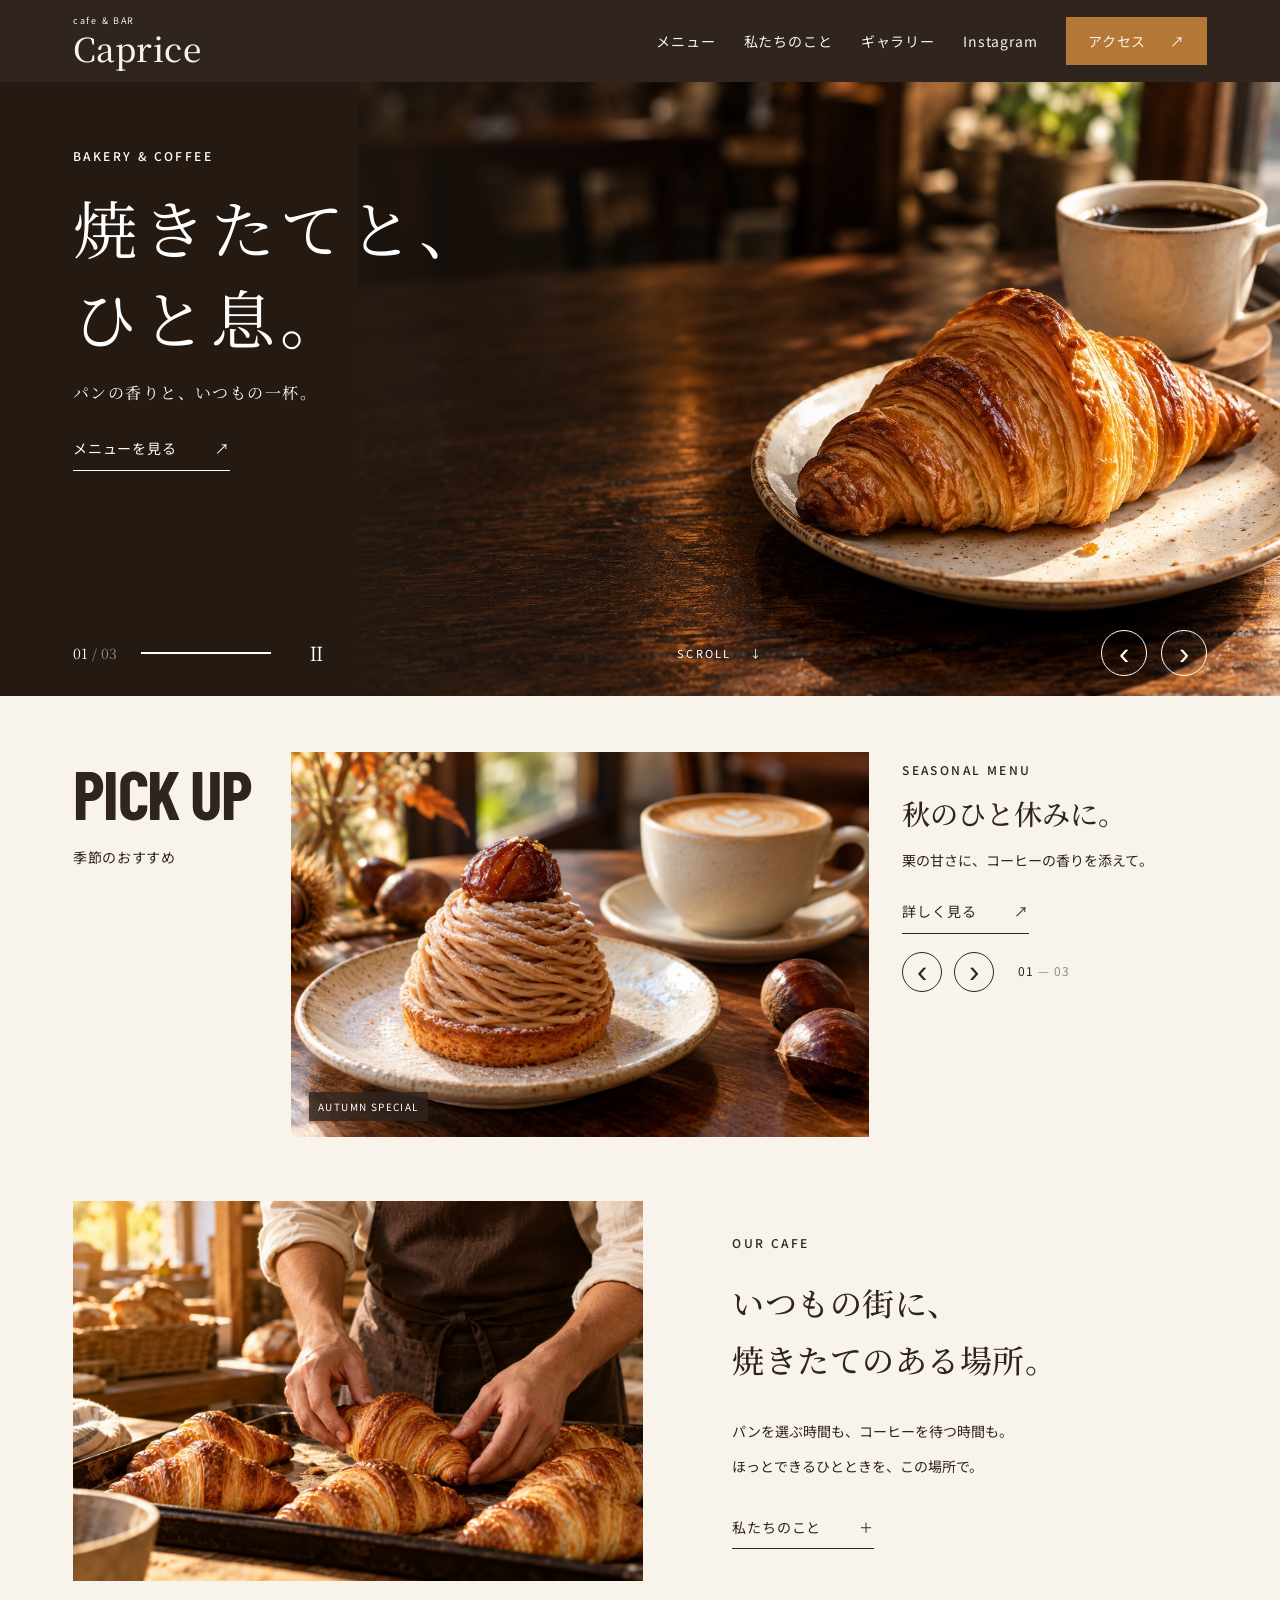
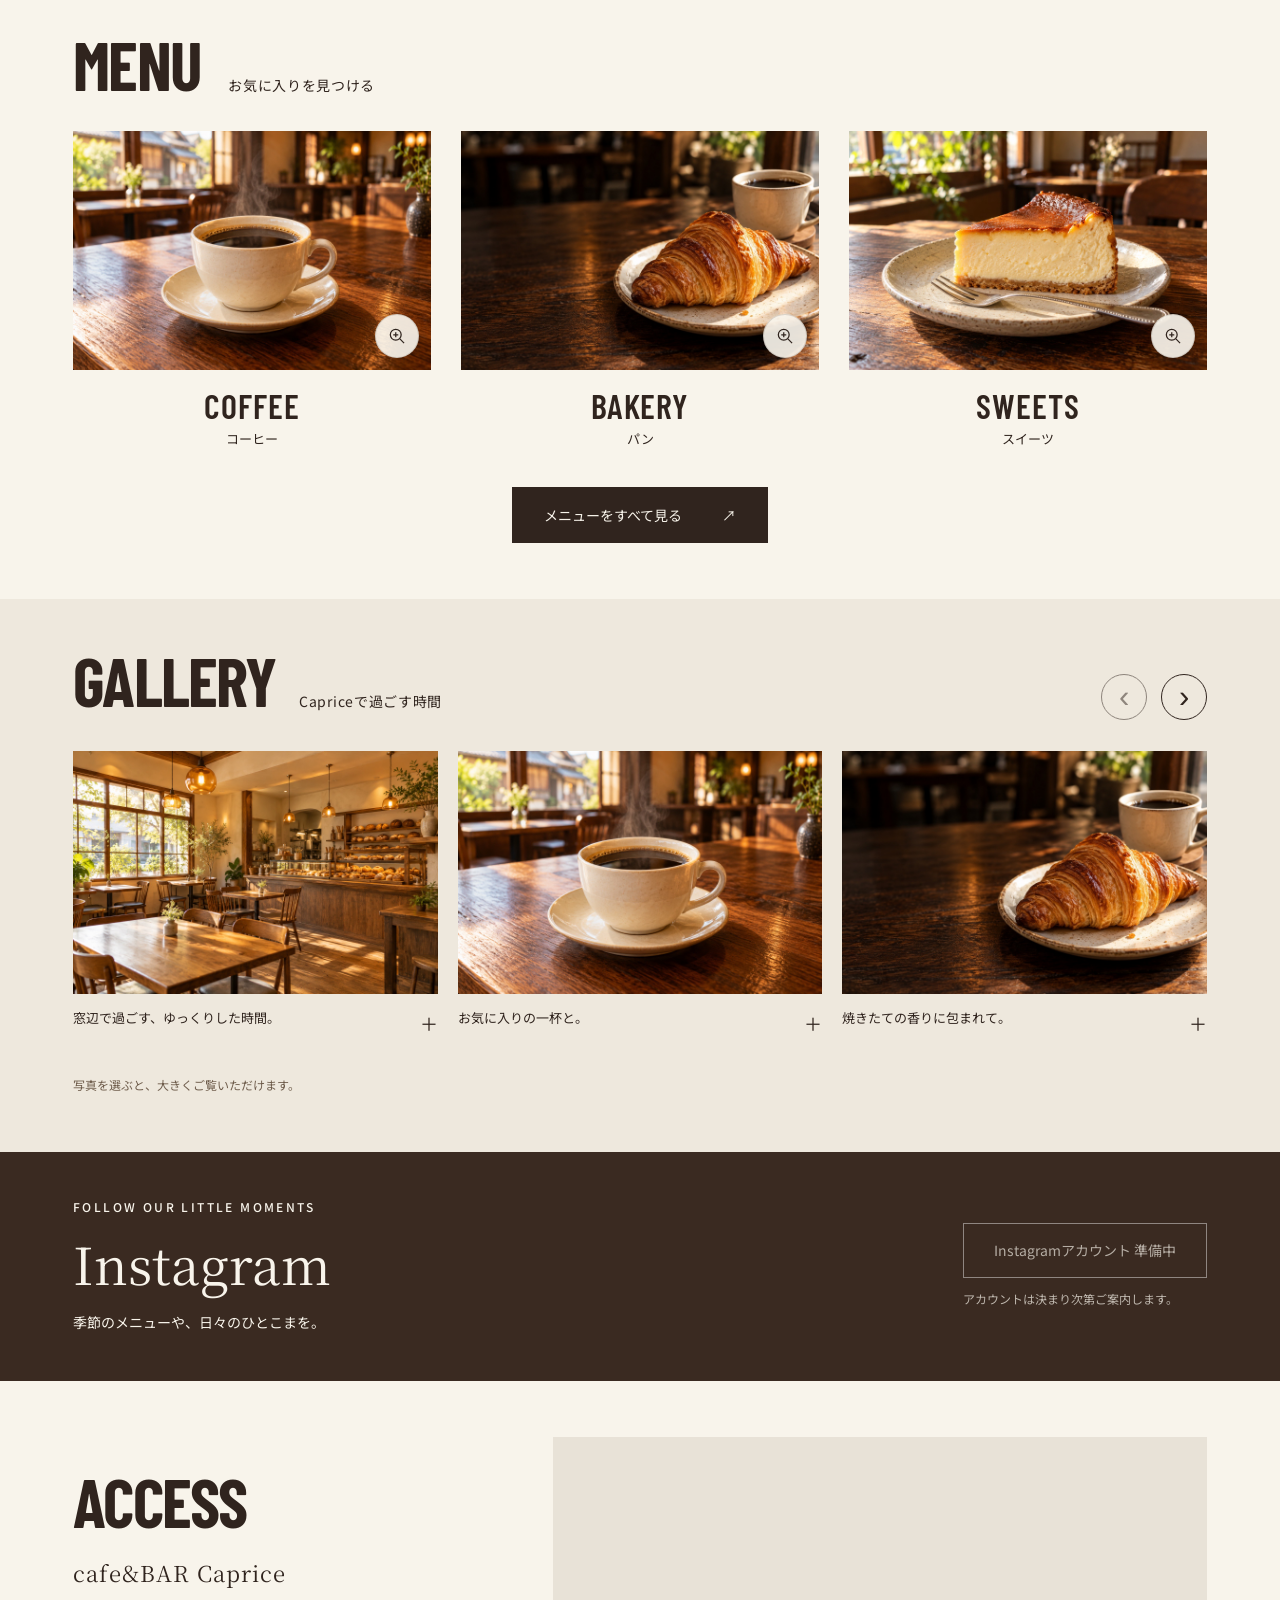
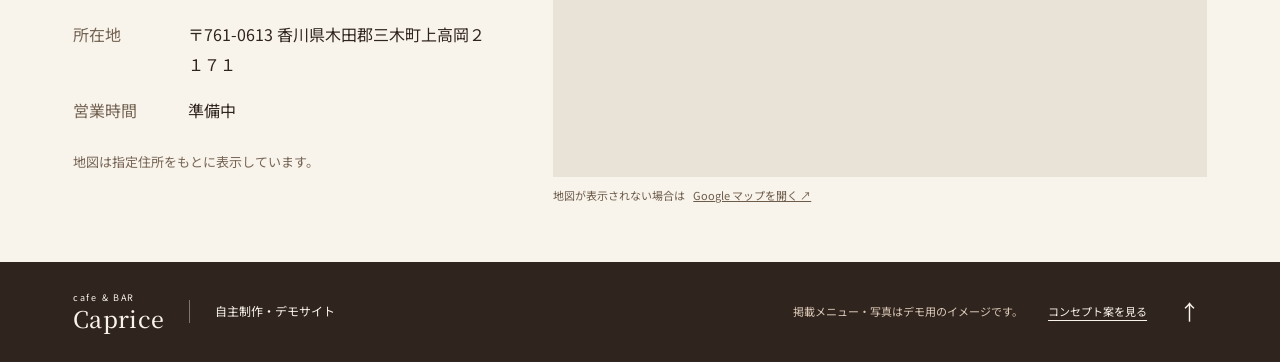
==== commit dd2d5c60: "Apply cafe concept to classic UI and soften photo interactions" ====
--- a/index.html
+++ b/index.html
@@ -7,10 +7,10 @@
   <title>cafe&BAR Caprice — 焼きたてと、ひと息。</title>
   <meta name="description" content="パンの香りと、いつもの一杯。焼きたてのパンとコーヒーを楽しむ、cafe&BAR Capriceのデモサイトです。">
   <link rel="icon" type="image/svg+xml" href="data:image/svg+xml,%3Csvg xmlns='http://www.w3.org/2000/svg' viewBox='0 0 40 40'%3E%3Crect width='40' height='40' rx='8' fill='%2330241e'/%3E%3Cpath d='M9 13h19v12a7 7 0 0 1-7 7h-5a7 7 0 0 1-7-7zm19 2h3a5 5 0 0 1 0 10h-3' fill='none' stroke='%23f8f4eb' stroke-width='3'/%3E%3C/svg%3E">
-  <link rel="stylesheet" href="styles.css?v=20261004-restored">
+  <link rel="stylesheet" href="styles.css?v=20261004-soft-ui">
   <link rel="preload" as="image" href="assets/hero.jpg" fetchpriority="high">
-  <script src="site-settings.js?v=20261004-restored" defer></script>
-  <script src="app.js?v=20261004-restored" defer></script>
+  <script src="site-settings.js?v=20261004-soft-ui" defer></script>
+  <script src="app.js?v=20261004-soft-ui" defer></script>
 </head>
 <body id="top">
   <a class="skip-link" href="#main">本文へスキップ</a>
@@ -59,9 +59,9 @@
     <section class="menu section-pad" id="menu" aria-labelledby="menu-heading">
       <div class="section-heading inline reveal"><h2 id="menu-heading">MENU</h2><p>お気に入りを見つける</p></div>
       <div class="menu-grid">
-        <button class="menu-item reveal" data-detail="coffee"><div class="menu-photo"><img src="assets/coffee.jpg" alt="陶器のカップに注がれたコーヒー" width="1536" height="1024" loading="lazy"><span aria-hidden="true">↗</span></div><h3>COFFEE</h3><p>コーヒー</p></button>
-        <button class="menu-item reveal" data-detail="bakery"><div class="menu-photo bakery-photo"><img src="assets/hero.jpg" alt="香ばしく焼き上げたクロワッサン" width="1536" height="1024" loading="lazy"><span aria-hidden="true">↗</span></div><h3>BAKERY</h3><p>パン</p></button>
-        <button class="menu-item reveal" data-detail="cheesecake"><div class="menu-photo"><img src="assets/cheesecake.jpg" alt="焼き色のついたチーズケーキ" width="1536" height="1024" loading="lazy"><span aria-hidden="true">↗</span></div><h3>SWEETS</h3><p>スイーツ</p></button>
+        <button class="menu-item reveal" data-detail="coffee"><div class="menu-photo"><img src="assets/coffee.jpg" alt="陶器のカップに注がれたコーヒー" width="1536" height="1024" loading="lazy"><span class="photo-zoom" aria-hidden="true"><svg viewBox="0 0 24 24" width="20" height="20" fill="none" stroke="currentColor" stroke-width="1.5"><circle cx="10.5" cy="10.5" r="6.5"/><path d="m15.5 15.5 5 5M10.5 7.5v6m-3-3h6"/></svg></span></div><h3>COFFEE</h3><p>コーヒー</p></button>
+        <button class="menu-item reveal" data-detail="bakery"><div class="menu-photo bakery-photo"><img src="assets/hero.jpg" alt="香ばしく焼き上げたクロワッサン" width="1536" height="1024" loading="lazy"><span class="photo-zoom" aria-hidden="true"><svg viewBox="0 0 24 24" width="20" height="20" fill="none" stroke="currentColor" stroke-width="1.5"><circle cx="10.5" cy="10.5" r="6.5"/><path d="m15.5 15.5 5 5M10.5 7.5v6m-3-3h6"/></svg></span></div><h3>BAKERY</h3><p>パン</p></button>
+        <button class="menu-item reveal" data-detail="cheesecake"><div class="menu-photo"><img src="assets/cheesecake.jpg" alt="焼き色のついたチーズケーキ" width="1536" height="1024" loading="lazy"><span class="photo-zoom" aria-hidden="true"><svg viewBox="0 0 24 24" width="20" height="20" fill="none" stroke="currentColor" stroke-width="1.5"><circle cx="10.5" cy="10.5" r="6.5"/><path d="m15.5 15.5 5 5M10.5 7.5v6m-3-3h6"/></svg></span></div><h3>SWEETS</h3><p>スイーツ</p></button>
       </div>
       <div class="menu-all"><a class="solid-button" href="menu.html">メニューをすべて見る <span aria-hidden="true">↗</span></a></div>
     </section>
@@ -73,7 +73,7 @@
       </div><p class="gallery-note">写真を選ぶと、大きくご覧いただけます。</p>
     </section>
     <section class="instagram section-pad" id="instagram" aria-labelledby="instagram-heading"><div><p class="eyebrow">FOLLOW OUR LITTLE MOMENTS</p><h2 id="instagram-heading">Instagram</h2><p>季節のメニューや、日々のひとこまを。</p></div><div class="instagram-action"><a class="outline-button instagram-link" aria-disabled="true">Instagramアカウント 準備中</a><p>アカウントは決まり次第ご案内します。</p></div></section>
-    <section class="access section-pad" id="visit" aria-labelledby="access-heading"><div class="access-copy"><div class="section-heading"><h2 id="access-heading">ACCESS</h2><p>cafe&amp;BAR Caprice</p></div><dl class="visit-facts"><dt>所在地</dt><dd data-address>〒761-0613 香川県木田郡三木町上高岡２１７１</dd><dt>営業時間</dt><dd data-hours>準備中</dd></dl><p class="map-note">〒761-0613 香川県木田郡三木町上高岡２１７１</p></div><div class="map-wrap"><iframe id="access-map" src="https://maps.google.com/maps?q=%E3%80%92761-0613%20%E9%A6%99%E5%B7%9D%E7%9C%8C%E6%9C%A8%E7%94%B0%E9%83%A1%E4%B8%89%E6%9C%A8%E7%94%BA%E4%B8%8A%E9%AB%98%E5%B2%A1%EF%BC%92%EF%BC%91%EF%BC%97%EF%BC%91&amp;output=embed" title="cafe&amp;BAR Caprice アクセスマップ" loading="lazy" referrerpolicy="no-referrer-when-downgrade" allowfullscreen></iframe><p class="map-fallback">地図が表示されない場合は<a href="https://www.google.com/maps/search/?api=1&amp;query=%E3%80%92761-0613%20%E9%A6%99%E5%B7%9D%E7%9C%8C%E6%9C%A8%E7%94%B0%E9%83%A1%E4%B8%89%E6%9C%A8%E7%94%BA%E4%B8%8A%E9%AB%98%E5%B2%A1%EF%BC%92%EF%BC%91%EF%BC%97%EF%BC%91" target="_blank" rel="noopener noreferrer">Google マップを開く ↗</a></p></div></section>
+    <section class="access section-pad" id="visit" aria-labelledby="access-heading"><div class="access-copy"><div class="section-heading"><h2 id="access-heading">ACCESS</h2><p>cafe&amp;BAR Caprice</p></div><dl class="visit-facts"><dt>所在地</dt><dd data-address>〒761-0613 香川県木田郡三木町上高岡２１７１</dd><dt>営業時間</dt><dd data-hours>準備中</dd></dl><p class="map-note">地図は指定住所をもとに表示しています。</p></div><div class="map-wrap"><iframe id="access-map" src="https://maps.google.com/maps?q=%E3%80%92761-0613%20%E9%A6%99%E5%B7%9D%E7%9C%8C%E6%9C%A8%E7%94%B0%E9%83%A1%E4%B8%89%E6%9C%A8%E7%94%BA%E4%B8%8A%E9%AB%98%E5%B2%A1%EF%BC%92%EF%BC%91%EF%BC%97%EF%BC%91&amp;output=embed" title="cafe&amp;BAR Caprice アクセスマップ" loading="lazy" referrerpolicy="no-referrer-when-downgrade" allowfullscreen></iframe><p class="map-fallback">地図が表示されない場合は<a href="https://www.google.com/maps/search/?api=1&amp;query=%E3%80%92761-0613%20%E9%A6%99%E5%B7%9D%E7%9C%8C%E6%9C%A8%E7%94%B0%E9%83%A1%E4%B8%89%E6%9C%A8%E7%94%BA%E4%B8%8A%E9%AB%98%E5%B2%A1%EF%BC%92%EF%BC%91%EF%BC%97%EF%BC%91" target="_blank" rel="noopener noreferrer">Google マップを開く ↗</a></p></div></section>
   </main>
   <footer><a class="wordmark" href="index.html#top"><span>cafe &amp; BAR</span>Caprice</a><p>自主制作・デモサイト</p><span>掲載メニュー・写真はデモ用のイメージです。</span><a class="design-comparison" href="concept/index.html">コンセプト案を見る</a><a class="back-top" href="index.html#top" aria-label="ページの先頭へ">↑</a></footer>
   <dialog id="gallery-dialog" aria-labelledby="gallery-dialog-title"><div class="lightbox-toolbar"><h2 id="gallery-dialog-title">GALLERY</h2><span id="gallery-counter" aria-live="polite"></span><button id="gallery-close" class="circle" aria-label="ギャラリーを閉じる" autofocus>×</button></div><div class="lightbox-stage"><button id="gallery-prev" class="circle" aria-label="前のギャラリー写真">‹</button><img id="gallery-full-image" alt="" width="1536" height="1024"><button id="gallery-next" class="circle" aria-label="次のギャラリー写真">›</button></div><p id="gallery-full-caption" aria-live="polite"></p><p id="gallery-error" hidden>写真を読み込めませんでした。前後の写真をお試しください。</p></dialog>
--- a/styles.css
+++ b/styles.css
@@ -26,3 +26,35 @@
 /* Keep the comparison route secondary to the restored design. */
 .design-comparison{font-size:11px;text-decoration:underline;text-underline-offset:4px}
 
+
+/* Shared photo interaction, gentle transitions and desktop alignment. */
+@media(min-width:761px){.story{padding-left:var(--gutter);padding-right:var(--gutter)}}
+.hero-image{transition:opacity 2.2s cubic-bezier(.22,.61,.36,1)}
+#hero-progress.playing{animation-duration:8500ms}
+.pickup-visual,#pickup-text{transition:opacity .6s ease,transform .7s ease}
+.pickup-visual.is-changing,#pickup-text.is-changing{opacity:0;transform:translateY(4px)}
+.menu-photo .photo-zoom,.photo-zoom{position:absolute;right:12px;bottom:12px;width:44px;height:44px;border-radius:50%;display:grid;place-items:center;background:#f8f4ebeb;color:var(--ink);border:1px solid #30241e26;opacity:1;transform:none;pointer-events:none;box-shadow:0 3px 14px #30241e18;transition:background .4s ease}
+.photo-zoom svg{display:block}
+.menu-item .menu-photo img,.catalog-photo img{transition:transform 1.1s cubic-bezier(.22,.61,.36,1)}
+.menu-item:hover .menu-photo img,.menu-item:focus-visible .menu-photo img,.catalog-item button:hover .catalog-photo img,.catalog-item button:focus-visible .catalog-photo img{transform:scale(1.045)!important}
+.catalog-photo{position:relative;overflow:hidden;margin-bottom:22px;aspect-ratio:3/2}
+.catalog-photo img{width:100%;height:auto;margin-bottom:0}
+dialog[open]{animation:dialog-in .5s cubic-bezier(.22,.61,.36,1) both}
+dialog[open]::backdrop{animation:backdrop-in .5s ease both}
+dialog[open].is-closing{animation:dialog-out .36s ease both;pointer-events:none}
+dialog[open].is-closing::backdrop{animation:backdrop-out .36s ease both}
+@keyframes dialog-in{from{opacity:0;transform:translateY(16px) scale(.985)}to{opacity:1;transform:translateY(0) scale(1)}}
+@keyframes dialog-out{from{opacity:1;transform:translateY(0) scale(1)}to{opacity:0;transform:translateY(10px) scale(.99)}}
+@keyframes backdrop-in{from{background-color:#1b120c00;backdrop-filter:blur(0)}to{background-color:#1b120cbd;backdrop-filter:blur(5px)}}
+@keyframes backdrop-out{from{background-color:#1b120cbd;backdrop-filter:blur(5px)}to{background-color:#1b120c00;backdrop-filter:blur(0)}}
+@media(prefers-reduced-motion:reduce){dialog[open],dialog[open]::backdrop{animation:none}.hero-image,.pickup-visual,#pickup-text,.menu-item .menu-photo img,.catalog-photo img{transition:none}.menu-item:hover .menu-photo img,.menu-item:focus-visible .menu-photo img,.catalog-item button:hover .catalog-photo img,.catalog-item button:focus-visible .catalog-photo img{transform:none!important}}
+
+#gallery-full-image{transition:opacity .55s ease}
+#gallery-full-image.is-changing{opacity:0}
+@media(max-width:760px){.menu-photo .photo-zoom,.photo-zoom{width:34px;height:34px;right:9px;bottom:9px}}
+@media(prefers-reduced-motion:reduce){#gallery-full-image{transition:none}}
+
+.pickup-visual.is-changing,#pickup-text.is-changing{transition-duration:.28s}
+#gallery-full-image.is-changing{transition-duration:.2s}
+
+@media(min-width:761px) and (max-width:900px){.hero-copy{padding-top:28px}.hero h1{font-size:38px}}
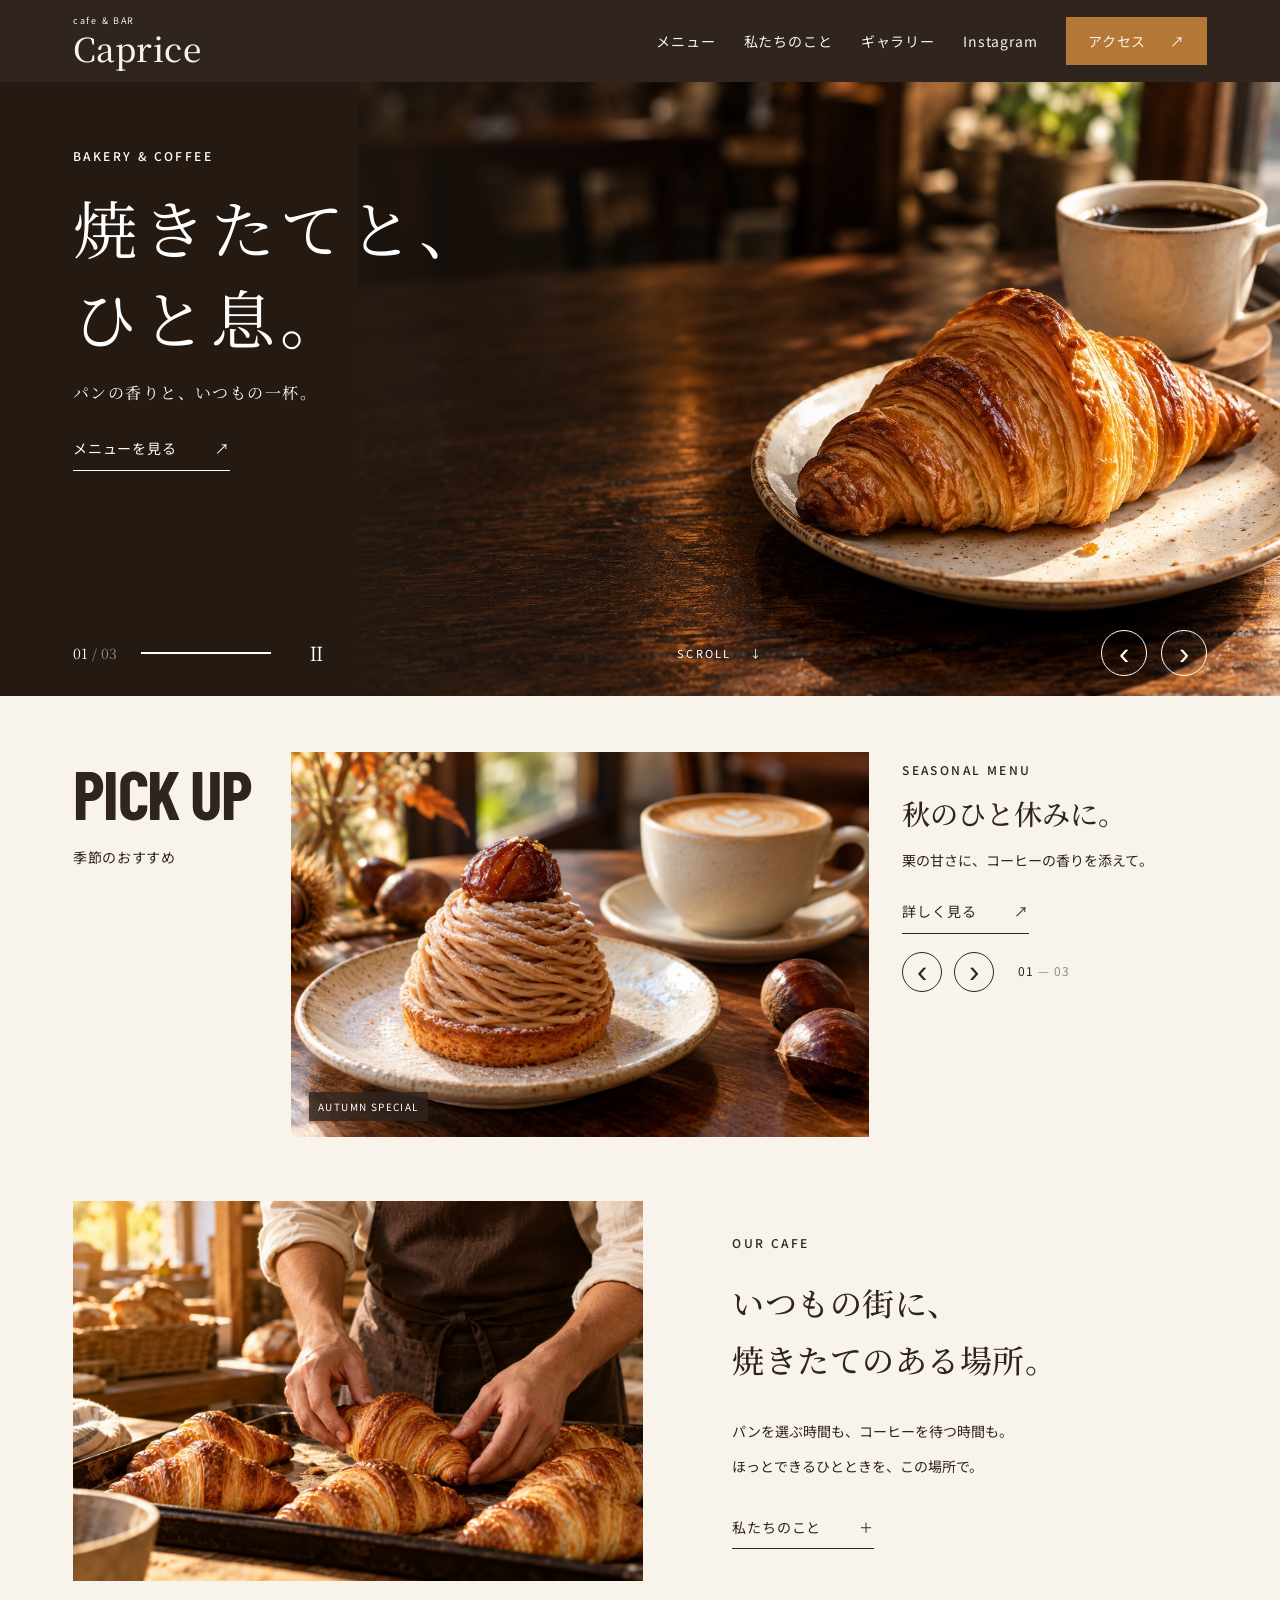
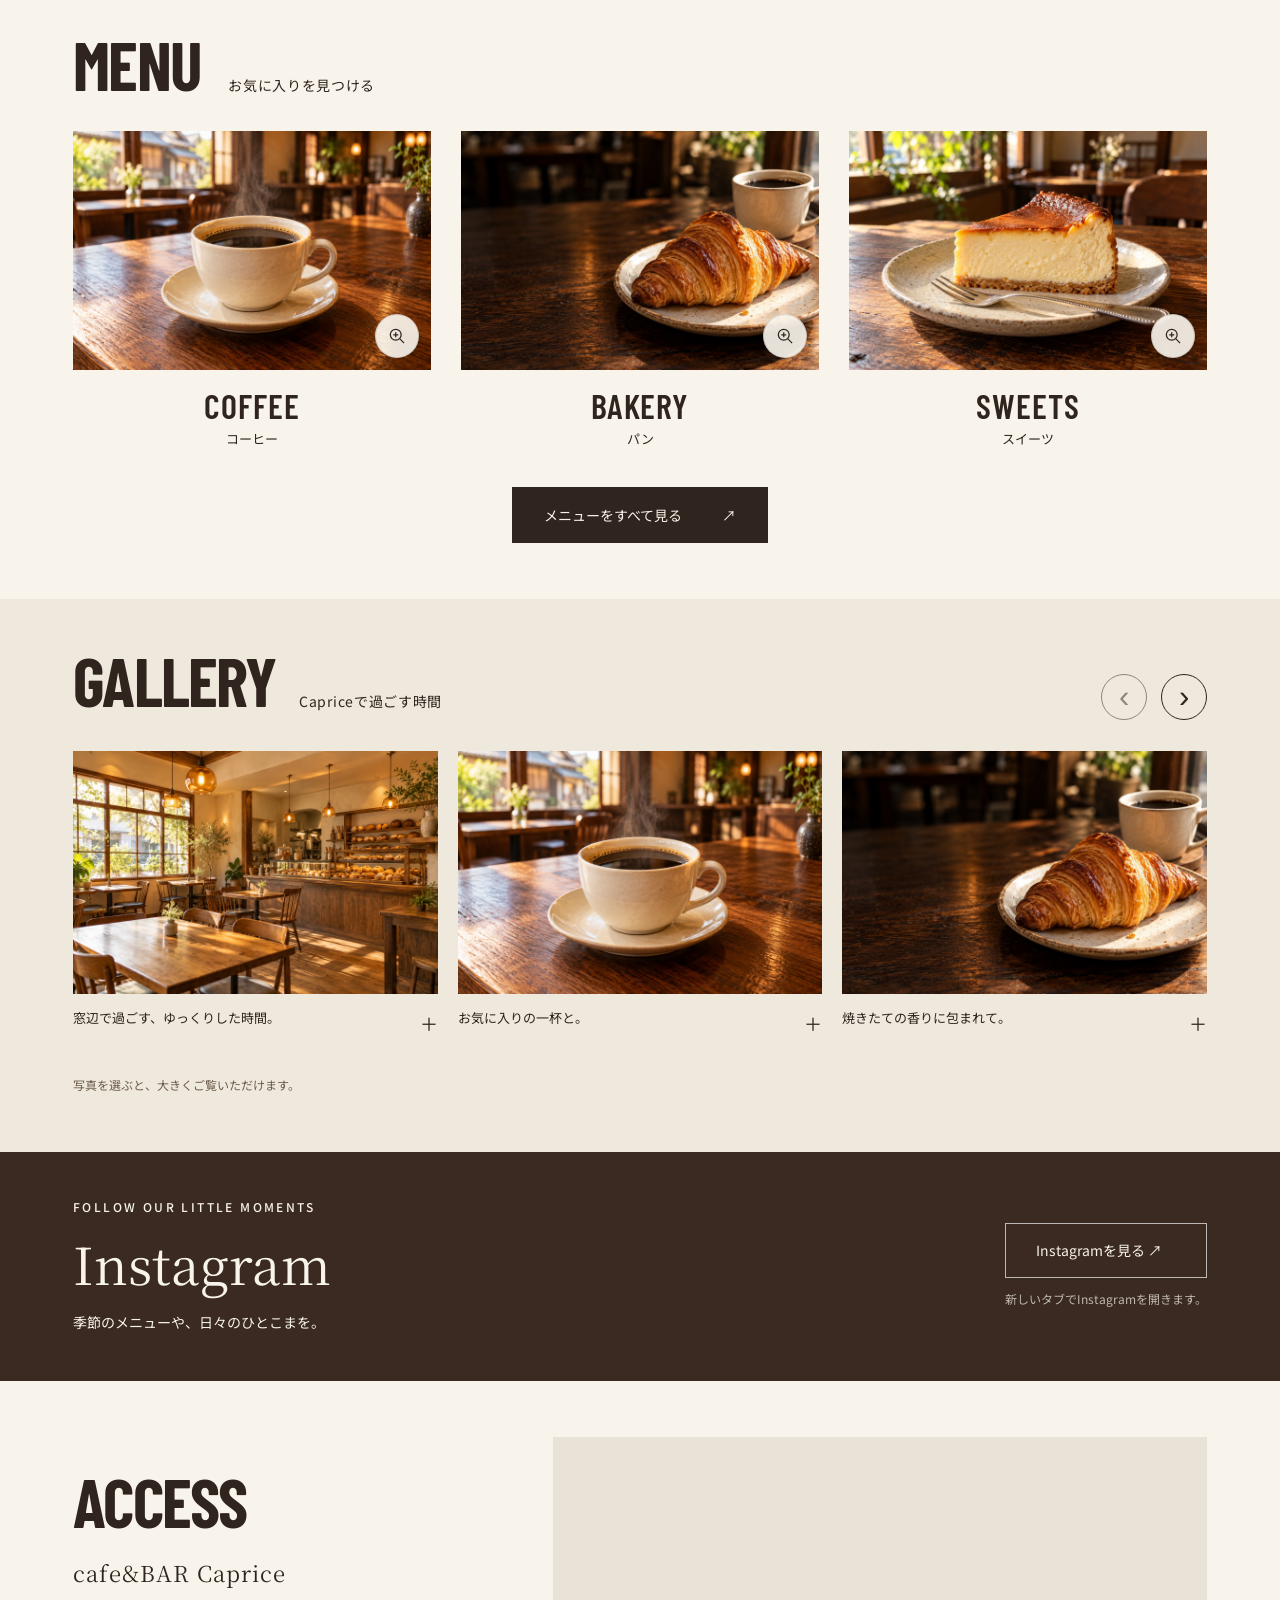
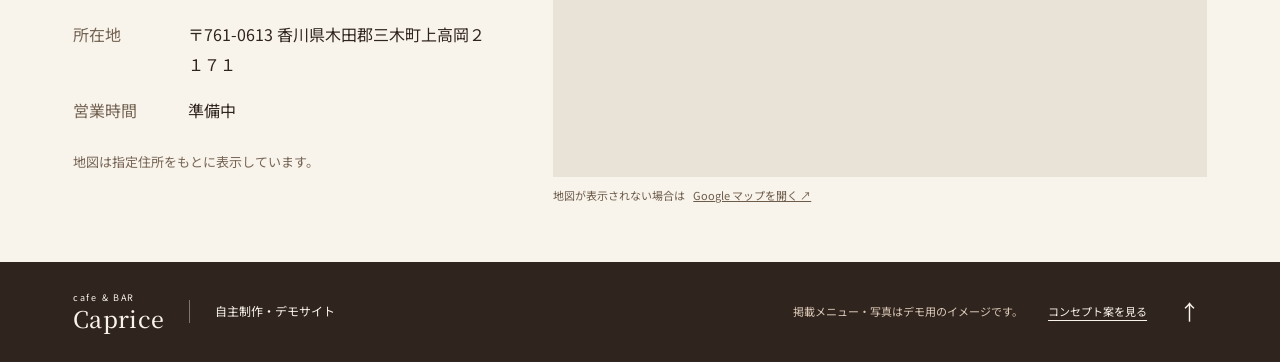
==== commit 5e12e44d: "Set the Instagram account on the public top and all concept pages instagramUrl now points to https:/" ====
--- a/index.html
+++ b/index.html
@@ -9,7 +9,7 @@
   <link rel="icon" type="image/svg+xml" href="data:image/svg+xml,%3Csvg xmlns='http://www.w3.org/2000/svg' viewBox='0 0 40 40'%3E%3Crect width='40' height='40' rx='8' fill='%2330241e'/%3E%3Cpath d='M9 13h19v12a7 7 0 0 1-7 7h-5a7 7 0 0 1-7-7zm19 2h3a5 5 0 0 1 0 10h-3' fill='none' stroke='%23f8f4eb' stroke-width='3'/%3E%3C/svg%3E">
   <link rel="stylesheet" href="styles.css?v=20261004-soft-ui">
   <link rel="preload" as="image" href="assets/hero.jpg" fetchpriority="high">
-  <script src="site-settings.js?v=20261004-soft-ui" defer></script>
+  <script src="site-settings.js?v=20261018-instagram" defer></script>
   <script src="app.js?v=20261004-soft-ui" defer></script>
 </head>
 <body id="top">
